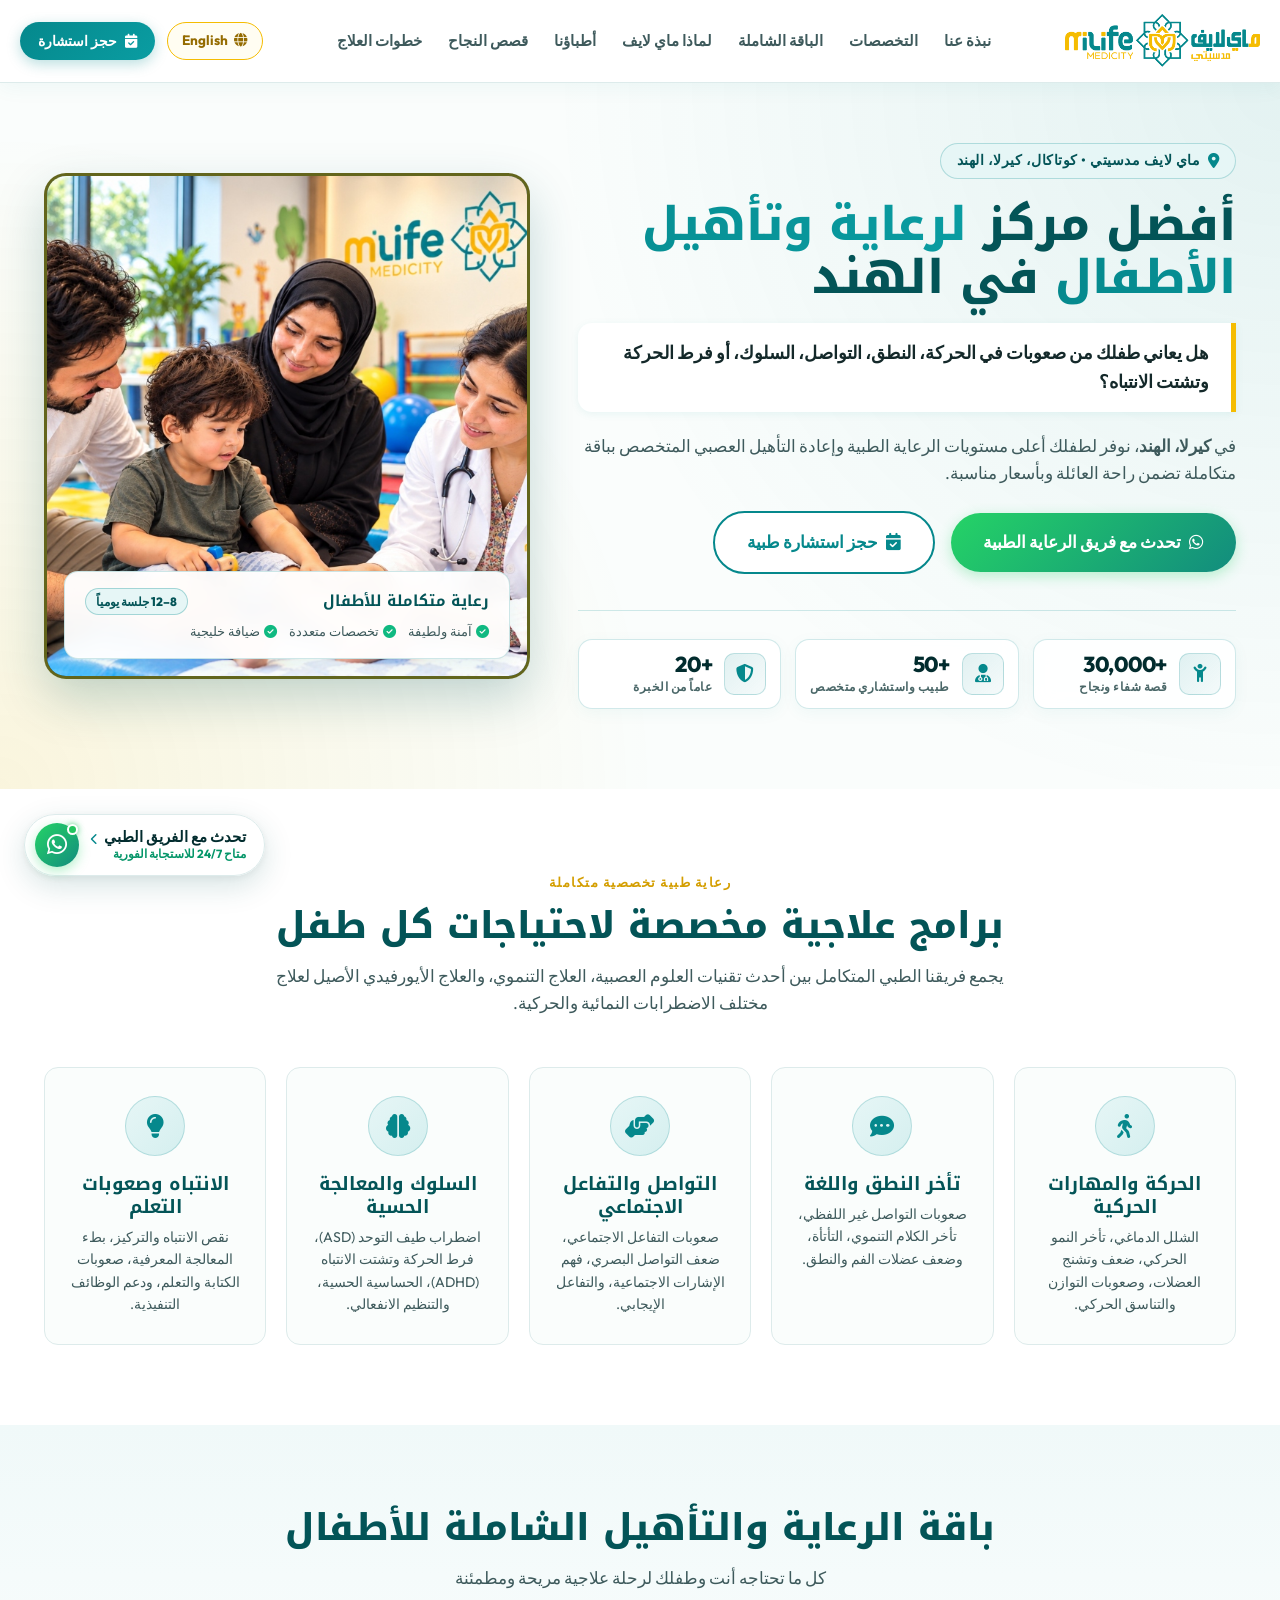
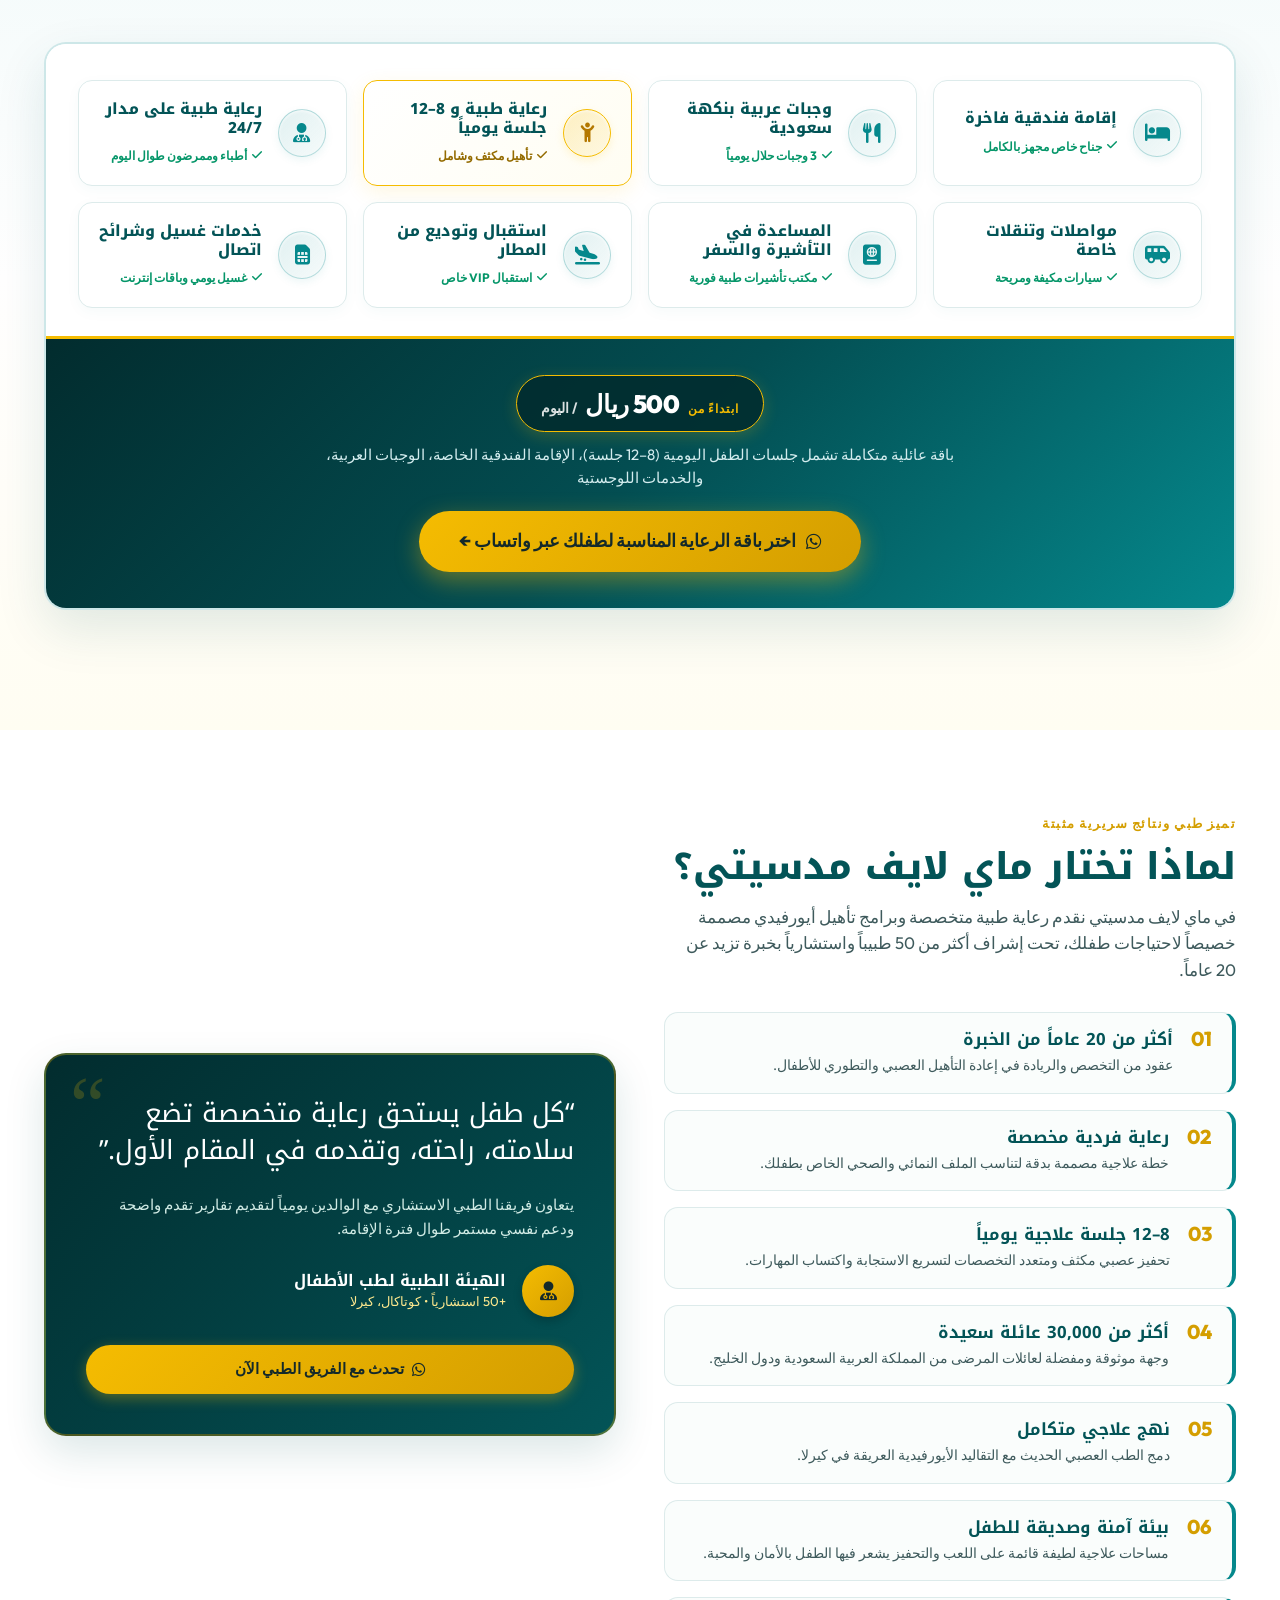
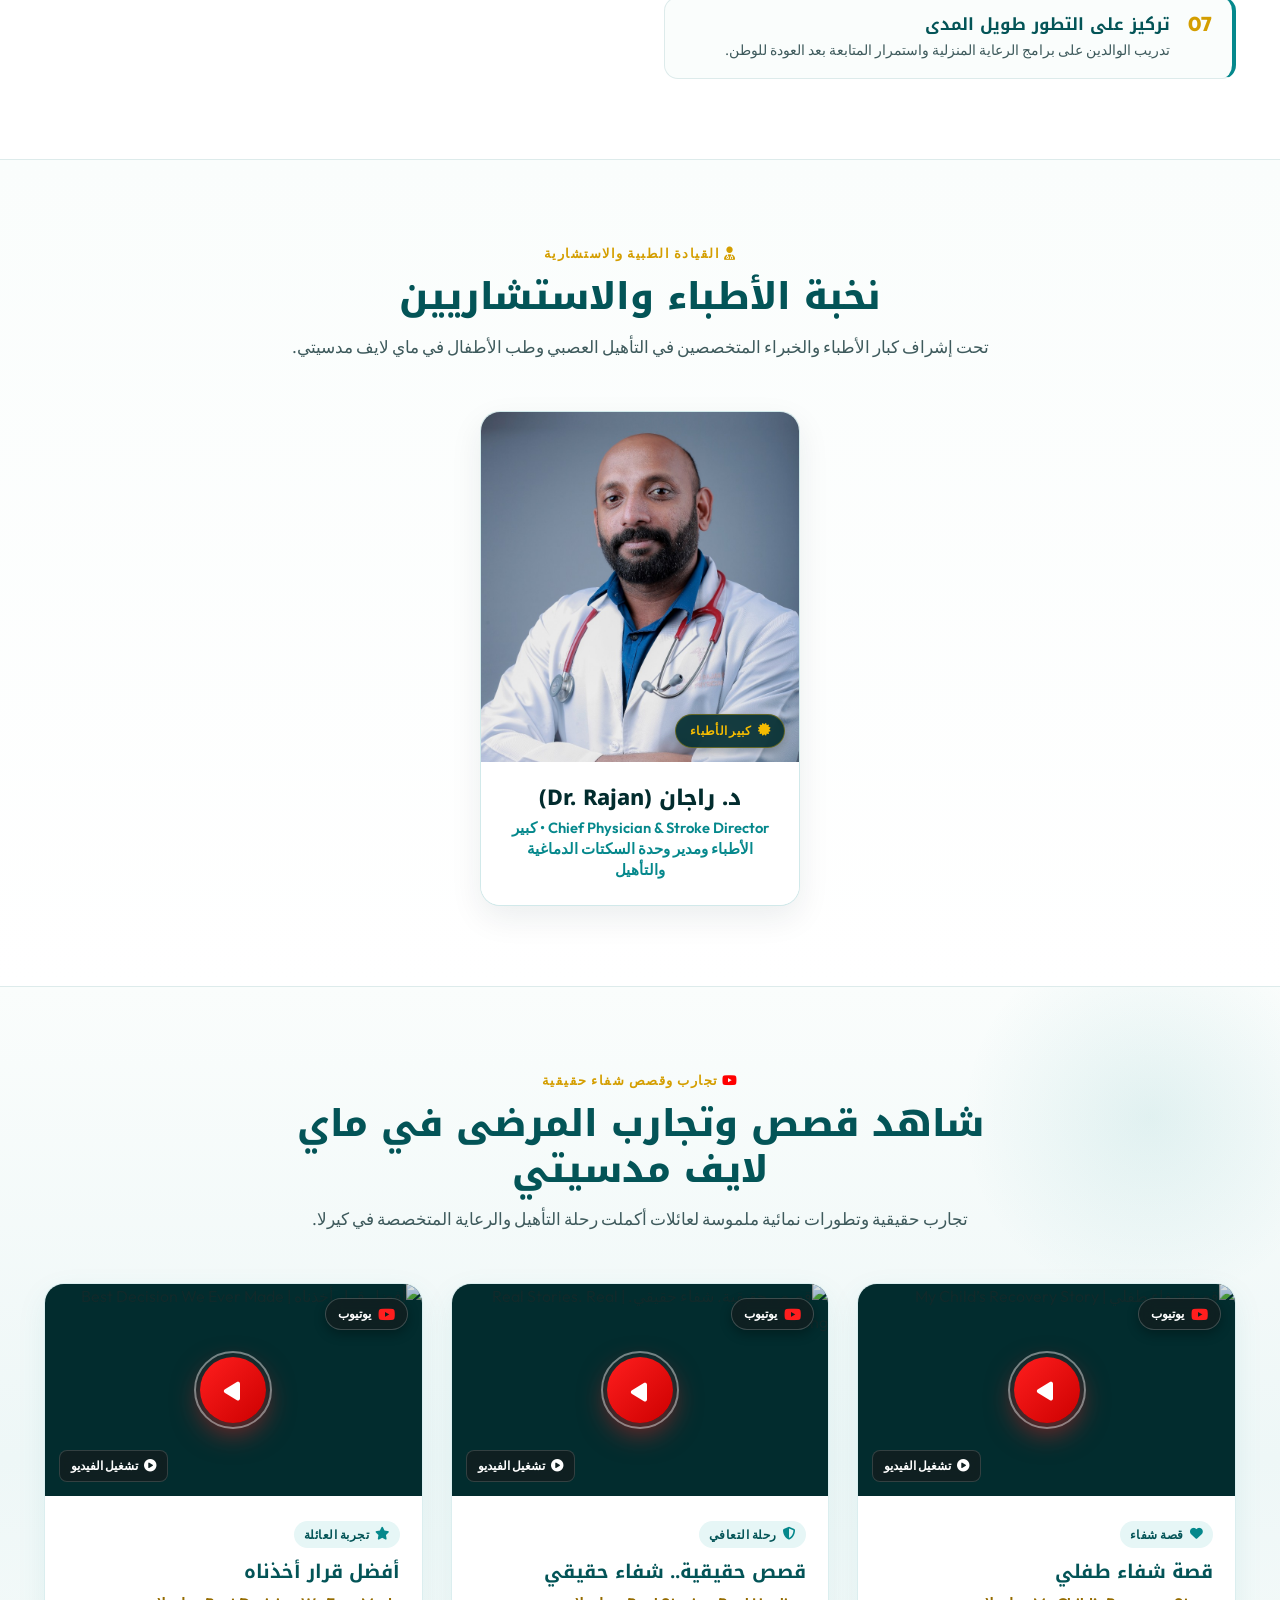
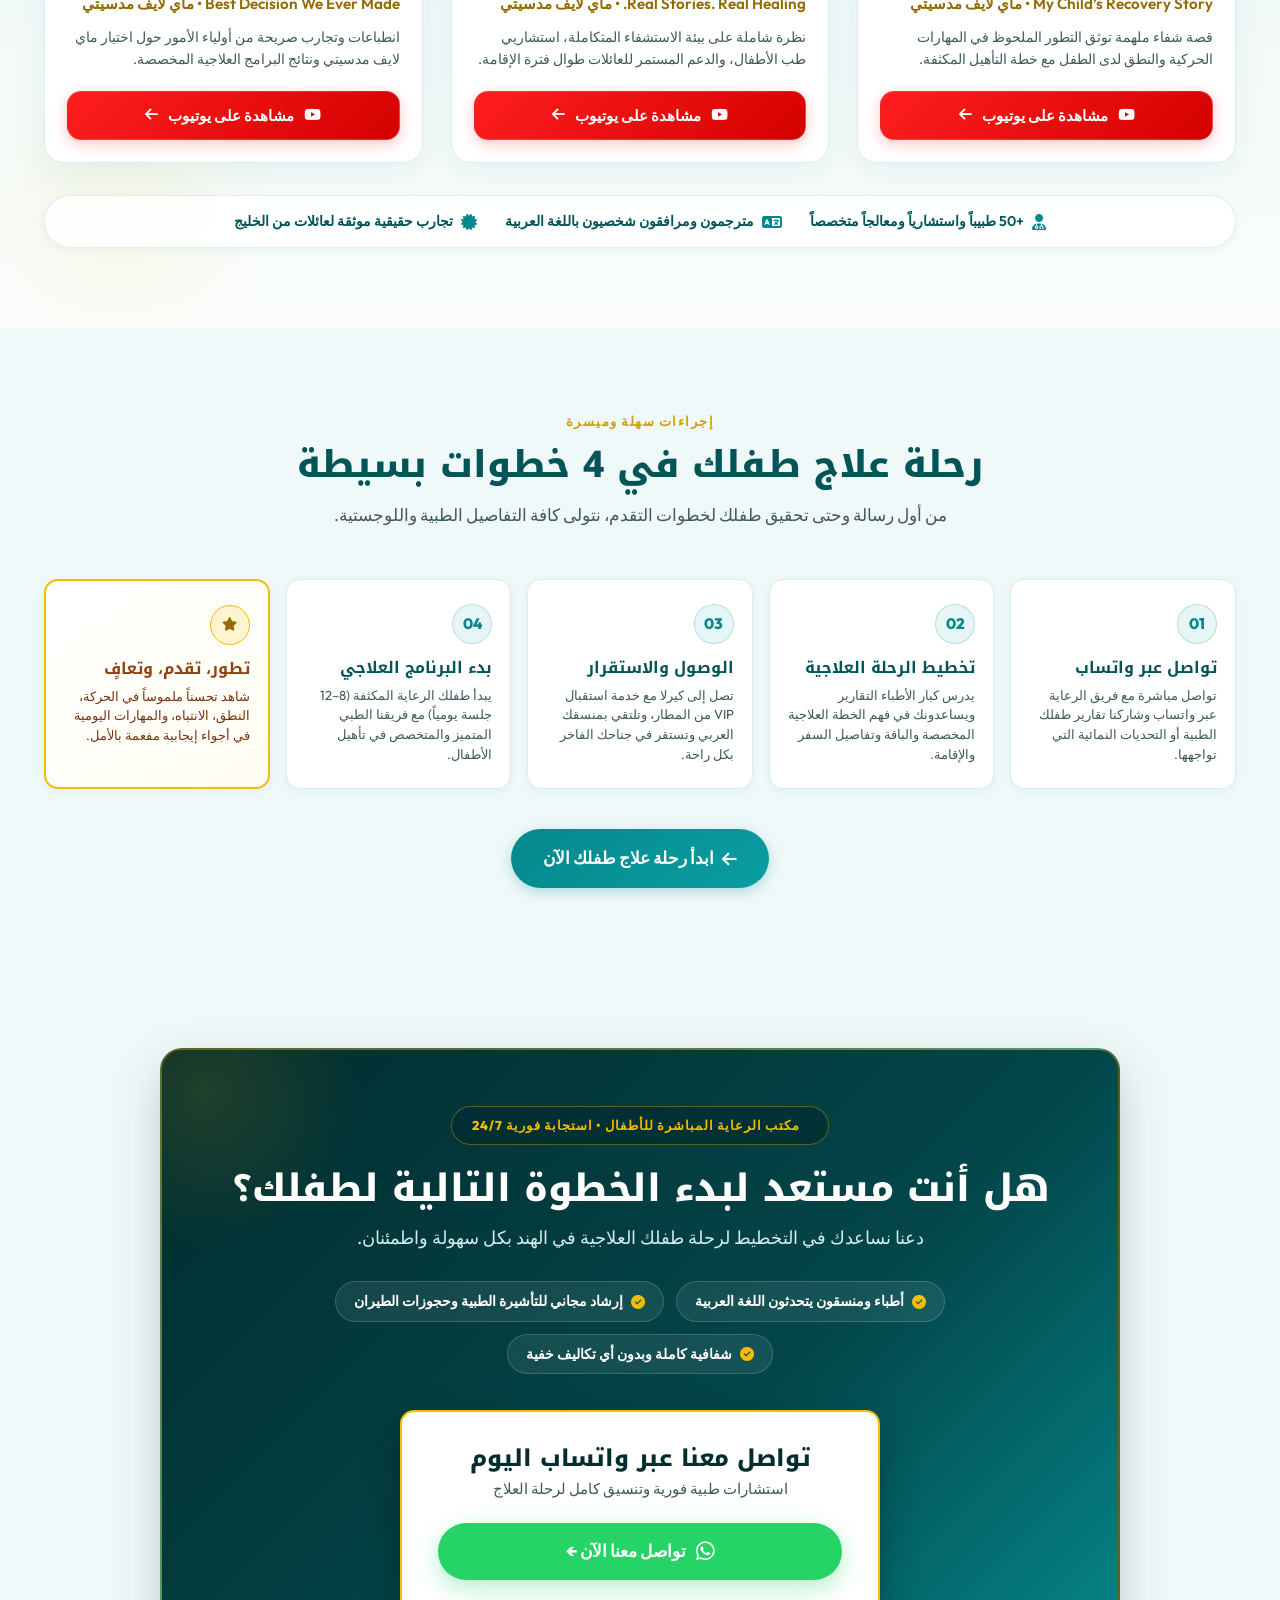
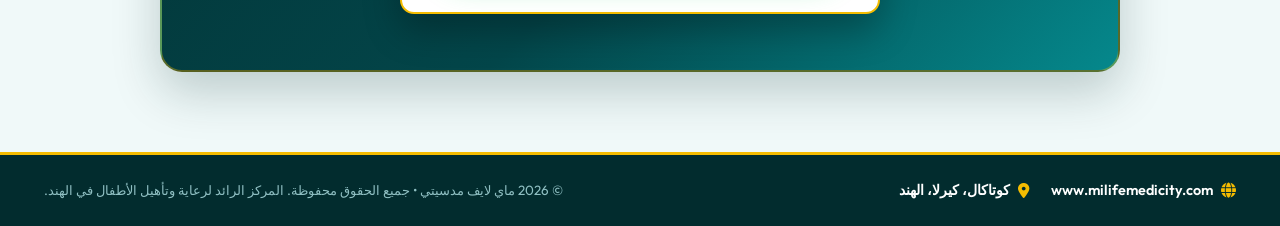
==== ar.html @ 2e2050e2 "Add Our Doctors section with Dr. Rajan profile" ====
<!DOCTYPE html>
<html lang="ar" dir="rtl">
<head>
  <meta charset="UTF-8">
  <meta name="viewport" content="width=device-width, initial-scale=1.0">
  <title>ماي لايف مدسيتي | أفضل مركز لرعاية وتأهيل الأطفال في الهند | كوتاكال، كيرلا</title>
  <meta name="description" content="رعاية مخصصة وتأهيل عصبي متكامل للأطفال في كيرلا، الهند. باقة شاملة مع إقامة فندقية فاخرة، وجبات عربية بنكهة سعودية، و 8-12 جلسة علاجية يومياً تبدأ من 500 ريال سعودي / اليوم.">
  <meta name="keywords" content="تأهيل أطفال الهند, علاج التوحد كيرلا, علاج الشلل الدماغي كيرلا, علاج النطق الهند, ماي لايف مدسيتي كوتاكال, السياحة العلاجية للأطفال من السعودية">
  
  <!-- Google Fonts -->
  <link rel="preconnect" href="https://fonts.googleapis.com">
  <link rel="preconnect" href="https://fonts.gstatic.com" crossorigin>
  <link href="https://fonts.googleapis.com/css2?family=Noto+Kufi+Arabic:wght@300;400;500;600;700;800;900&family=Outfit:wght@300;400;500;600;700;800&family=Playfair+Display:ital,wght@0,600;0,700;1,400;1,600&display=swap" rel="stylesheet">
  
  <!-- FontAwesome Icons -->
  <link rel="stylesheet" href="https://cdnjs.cloudflare.com/ajax/libs/font-awesome/6.4.0/css/all.min.css">
  
  <!-- Main Stylesheet -->
  <link rel="stylesheet" href="styles.css">
</head>
<body>

  <!-- MAIN NAVIGATION HEADER (TOP-MOST BAR) -->
  <header class="site-header" id="siteHeader">
    <div class="container navbar">
      <a href="ar.html" class="brand-logo" title="ماي لايف مدسيتي - مركز رعاية وتأهيل الأطفال">
        <img src="assets/images/logo-transparent.png" alt="ماي لايف مدسيتي - MiLife Medicity" class="site-logo-img">
      </a>

      <nav>
        <ul class="nav-links" id="navLinks">
          <li><a href="#about" class="nav-link">نبذة عنا</a></li>
          <li><a href="#conditions" class="nav-link">التخصصات</a></li>
          <li><a href="#package" class="nav-link">الباقة الشاملة</a></li>
          <li><a href="#why-us" class="nav-link">لماذا ماي لايف</a></li>
          <li><a href="#doctors" class="nav-link">أطباؤنا</a></li>
          <li><a href="#stories" class="nav-link">قصص النجاح</a></li>
          <li><a href="#steps" class="nav-link">خطوات العلاج</a></li>
        </ul>
      </nav>

      <div class="header-actions">
        <a href="index.html" class="lang-switcher-btn" title="Switch to English">
          <i class="fas fa-globe"></i> <span>English</span>
        </a>
        <a href="#consultation" class="btn btn-primary btn-sm">
          <i class="fas fa-calendar-check"></i> حجز استشارة
        </a>
        <button class="mobile-menu-btn" id="mobileMenuBtn" aria-label="تبديل القائمة">
          <i class="fas fa-bars"></i>
        </button>
      </div>
    </div>
  </header>

  <!-- HERO SECTION -->
  <section class="hero-section" id="about">
    <div class="container hero-grid">
      <div class="hero-content">
        <div class="hero-badge-wrap">
          <i class="fas fa-map-marker-alt" style="color: var(--primary);"></i>
          <span>ماي لايف مدسيتي • كوتاكال، كيرلا، الهند</span>
        </div>

        <h1 class="hero-title">
          أفضل مركز <span class="highlight">لرعاية وتأهيل الأطفال</span> في الهند
        </h1>

        <div class="hero-struggle-box">
          <p>هل يعاني طفلك من صعوبات في الحركة، النطق، التواصل، السلوك، أو فرط الحركة وتشتت الانتباه؟</p>
        </div>

        <p class="hero-desc">
          في <strong>كيرلا، الهند</strong>، نوفر لطفلك أعلى مستويات الرعاية الطبية وإعادة التأهيل العصبي المتخصص بباقة متكاملة تضمن راحة العائلة وبأسعار مناسبة.
        </p>

        <div class="hero-cta-group">
          <a href="https://wa.me/919847000000?text=مرحباً%20فريق%20ماي%20لايف%20مدسيتي%2C%20أود%20الاستفسار%20عن%20برامج%20رعاية%20وتأهيل%20الأطفال%20في%20كيرلا" target="_blank" class="btn btn-whatsapp btn-lg">
            <i class="fab fa-whatsapp"></i> تحدث مع فريق الرعاية الطبية
          </a>
          <a href="#consultation" class="btn btn-outline btn-lg">
            <i class="fas fa-calendar-check"></i> حجز استشارة طبية
          </a>
        </div>

        <div class="hero-stats-row">
          <div class="stat-card">
            <div class="stat-icon-wrap">
              <i class="fas fa-child-reaching"></i>
            </div>
            <div class="stat-info">
              <span class="stat-number">+30,000</span>
              <span class="stat-label">قصة شفاء ونجاح</span>
            </div>
          </div>

          <div class="stat-card">
            <div class="stat-icon-wrap">
              <i class="fas fa-user-doctor"></i>
            </div>
            <div class="stat-info">
              <span class="stat-number">+50</span>
              <span class="stat-label">طبيب واستشاري متخصص</span>
            </div>
          </div>

          <div class="stat-card">
            <div class="stat-icon-wrap">
              <i class="fas fa-shield-halved"></i>
            </div>
            <div class="stat-info">
              <span class="stat-number">+20</span>
              <span class="stat-label">عاماً من الخبرة</span>
            </div>
          </div>
        </div>
      </div>

      <div class="hero-media-column">
        <div class="hero-media-card">
          <div class="hero-image-wrapper">
            <img src="assets/images/hero.jpg" alt="جلسة إعادة تأهيل الأطفال في ماي لايف مدسيتي كيرلا">
          </div>
          <div class="hero-floating-badge">
            <div class="badge-header">
              <h4>رعاية متكاملة للأطفال</h4>
              <span class="badge-tag">8–12 جلسة يومياً</span>
            </div>
            <div class="floating-features">
              <span><i class="fas fa-check-circle" style="color: #10B981;"></i> آمنة ولطيفة</span>
              <span><i class="fas fa-check-circle" style="color: #10B981;"></i> تخصصات متعددة</span>
              <span><i class="fas fa-check-circle" style="color: #10B981;"></i> ضيافة خليجية</span>
            </div>
          </div>
        </div>
      </div>
    </div>
  </section>

  <!-- CONDITIONS / CLINICAL FOCUS SECTION -->
  <section class="section-padding conditions-section" id="conditions">
    <div class="container">
      <div class="section-header">
        <span class="section-tag">رعاية طبية تخصصية متكاملة</span>
        <h2 class="section-title">برامج علاجية مخصصة لاحتياجات كل طفل</h2>
        <p class="section-subtitle">
          يجمع فريقنا الطبي المتكامل بين أحدث تقنيات العلوم العصبية، العلاج التنموي، والعلاج الأيورفيدي الأصيل لعلاج مختلف الاضطرابات النمائية والحركية.
        </p>
      </div>

      <div class="conditions-grid">
        <div class="condition-card">
          <div class="condition-icon"><i class="fas fa-walking"></i></div>
          <h3>الحركة والمهارات الحركية</h3>
          <p>الشلل الدماغي، تأخر النمو الحركي، ضعف وتشنج العضلات، وصعوبات التوازن والتناسق الحركي.</p>
        </div>

        <div class="condition-card">
          <div class="condition-icon"><i class="fas fa-comment-dots"></i></div>
          <h3>تأخر النطق واللغة</h3>
          <p>صعوبات التواصل غير اللفظي، تأخر الكلام التنموي، التأتأة، وضعف عضلات الفم والنطق.</p>
        </div>

        <div class="condition-card">
          <div class="condition-icon"><i class="fas fa-hands-helping"></i></div>
          <h3>التواصل والتفاعل الاجتماعي</h3>
          <p>صعوبات التفاعل الاجتماعي، ضعف التواصل البصري، فهم الإشارات الاجتماعية، والتفاعل الإيجابي.</p>
        </div>

        <div class="condition-card">
          <div class="condition-icon"><i class="fas fa-brain"></i></div>
          <h3>السلوك والمعالجة الحسية</h3>
          <p>اضطراب طيف التوحد (ASD)، فرط الحركة وتشتت الانتباه (ADHD)، الحساسية الحسية، والتنظيم الانفعالي.</p>
        </div>

        <div class="condition-card">
          <div class="condition-icon"><i class="fas fa-lightbulb"></i></div>
          <h3>الانتباه وصعوبات التعلم</h3>
          <p>نقص الانتباه والتركيز، بطء المعالجة المعرفية، صعوبات الكتابة والتعلم، ودعم الوظائف التنفيذية.</p>
        </div>
      </div>
    </div>
  </section>

  <!-- COMPLETE PEDIATRIC CARE PACKAGE -->
  <section class="section-padding package-section" id="package">
    <div class="container">
      <div class="section-header">
        <h2 class="section-title">باقة الرعاية والتأهيل الشاملة للأطفال</h2>
        <p class="section-subtitle">كل ما تحتاجه أنت وطفلك لرحلة علاجية مريحة ومطمئنة</p>
      </div>

      <div class="package-master-card">
        <!-- 8 CORE INCLUSIONS (CLEAN & EXECUTIVE GRID) -->
        <div class="executive-inclusions-grid">
          <div class="inclusion-tile">
            <div class="tile-icon-box"><i class="fas fa-bed"></i></div>
            <div class="tile-content">
              <h4>إقامة فندقية فاخرة</h4>
              <span class="tile-status"><i class="fas fa-check"></i> جناح خاص مجهز بالكامل</span>
            </div>
          </div>

          <div class="inclusion-tile">
            <div class="tile-icon-box"><i class="fas fa-utensils"></i></div>
            <div class="tile-content">
              <h4>وجبات عربية بنكهة سعودية</h4>
              <span class="tile-status"><i class="fas fa-check"></i> 3 وجبات حلال يومياً</span>
            </div>
          </div>

          <div class="inclusion-tile highlight-tile">
            <div class="tile-icon-box gold-icon"><i class="fas fa-child-reaching"></i></div>
            <div class="tile-content">
              <h4>رعاية طبية و 8–12 جلسة يومياً</h4>
              <span class="tile-status gold-status"><i class="fas fa-check"></i> تأهيل مكثف وشامل</span>
            </div>
          </div>

          <div class="inclusion-tile">
            <div class="tile-icon-box"><i class="fas fa-user-doctor"></i></div>
            <div class="tile-content">
              <h4>رعاية طبية على مدار 24/7</h4>
              <span class="tile-status"><i class="fas fa-check"></i> أطباء وممرضون طوال اليوم</span>
            </div>
          </div>

          <div class="inclusion-tile">
            <div class="tile-icon-box"><i class="fas fa-van-shuttle"></i></div>
            <div class="tile-content">
              <h4>مواصلات وتنقلات خاصة</h4>
              <span class="tile-status"><i class="fas fa-check"></i> سيارات مكيفة ومريحة</span>
            </div>
          </div>

          <div class="inclusion-tile">
            <div class="tile-icon-box"><i class="fas fa-passport"></i></div>
            <div class="tile-content">
              <h4>المساعدة في التأشيرة والسفر</h4>
              <span class="tile-status"><i class="fas fa-check"></i> مكتب تأشيرات طبية فورية</span>
            </div>
          </div>

          <div class="inclusion-tile">
            <div class="tile-icon-box"><i class="fas fa-plane-arrival"></i></div>
            <div class="tile-content">
              <h4>استقبال وتوديع من المطار</h4>
              <span class="tile-status"><i class="fas fa-check"></i> استقبال VIP خاص</span>
            </div>
          </div>

          <div class="inclusion-tile">
            <div class="tile-icon-box"><i class="fas fa-sim-card"></i></div>
            <div class="tile-content">
              <h4>خدمات غسيل وشرائح اتصال</h4>
              <span class="tile-status"><i class="fas fa-check"></i> غسيل يومي وباقات إنترنت</span>
            </div>
          </div>
        </div>

        <!-- EXECUTIVE PRICE BANNER & CTA (BELOW INCLUSIONS) -->
        <div class="package-price-banner">
          <div class="price-ribbon-pill">
            <span class="ribbon-label">ابتداءً من</span>
            <span class="ribbon-amount">500 ريال</span>
            <span class="ribbon-unit">/ اليوم</span>
          </div>
          <p class="price-banner-sub">باقة عائلية متكاملة تشمل جلسات الطفل اليومية (8–12 جلسة)، الإقامة الفندقية الخاصة، الوجبات العربية، والخدمات اللوجستية</p>

          <div class="package-action-footer">
            <a href="https://wa.me/919847000000?text=مرحباً%20فريق%20ماي%20لايف%20مدسيتي%2C%20أود%20الاستفسار%20عن%20باقة%20رعاية%20الأطفال%20الشاملة%20(500%20ريال/اليوم)" target="_blank" rel="noopener noreferrer" class="btn btn-gold btn-package-cta">
              <i class="fab fa-whatsapp"></i> اختر باقة الرعاية المناسبة لطفلك عبر واتساب ←
            </a>
          </div>
        </div>
      </div>
    </div>
  </section>

  <!-- WHY CHOOSE MILIFE MEDICITY -->
  <section class="section-padding why-choose-section" id="why-us">
    <div class="container">
      <div class="why-grid">
        <div class="why-content">
          <span class="section-tag">تميز طبي ونتائج سريرية مثبتة</span>
          <h2 class="section-title">لماذا تختار ماي لايف مدسيتي؟</h2>
          <p style="margin-bottom: 28px; font-size: 1.05rem;">
            في ماي لايف مدسيتي نقدم رعاية طبية متخصصة وبرامج تأهيل أيورفيدي مصممة خصيصاً لاحتياجات طفلك، تحت إشراف أكثر من 50 طبيباً واستشارياً بخبرة تزيد عن 20 عاماً.
          </p>

          <div class="reasons-list">
            <div class="reason-card">
              <span class="reason-num">01</span>
              <div>
                <h4>أكثر من 20 عاماً من الخبرة</h4>
                <p>عقود من التخصص والريادة في إعادة التأهيل العصبي والتطوري للأطفال.</p>
              </div>
            </div>

            <div class="reason-card">
              <span class="reason-num">02</span>
              <div>
                <h4>رعاية فردية مخصصة</h4>
                <p>خطة علاجية مصممة بدقة لتناسب الملف النمائي والصحي الخاص بطفلك.</p>
              </div>
            </div>

            <div class="reason-card">
              <span class="reason-num">03</span>
              <div>
                <h4>8–12 جلسة علاجية يومياً</h4>
                <p>تحفيز عصبي مكثف ومتعدد التخصصات لتسريع الاستجابة واكتساب المهارات.</p>
              </div>
            </div>

            <div class="reason-card">
              <span class="reason-num">04</span>
              <div>
                <h4>أكثر من 30,000 عائلة سعيدة</h4>
                <p>وجهة موثوقة ومفضلة لعائلات المرضى من المملكة العربية السعودية ودول الخليج.</p>
              </div>
            </div>

            <div class="reason-card">
              <span class="reason-num">05</span>
              <div>
                <h4>نهج علاجي متكامل</h4>
                <p>دمج الطب العصبي الحديث مع التقاليد الأيورفيدية العريقة في كيرلا.</p>
              </div>
            </div>

            <div class="reason-card">
              <span class="reason-num">06</span>
              <div>
                <h4>بيئة آمنة وصديقة للطفل</h4>
                <p>مساحات علاجية لطيفة قائمة على اللعب والتحفيز يشعر فيها الطفل بالأمان والمحبة.</p>
              </div>
            </div>

            <div class="reason-card">
              <span class="reason-num">07</span>
              <div>
                <h4>تركيز على التطور طويل المدى</h4>
                <p>تدريب الوالدين على برامج الرعاية المنزلية واستمرار المتابعة بعد العودة للوطن.</p>
              </div>
            </div>
          </div>
        </div>

        <div class="why-media-side">
          <div class="doctor-quote-box">
            <div class="quote-decor">“</div>
            <h3>“كل طفل يستحق رعاية متخصصة تضع سلامته، راحته، وتقدمه في المقام الأول.”</h3>
            <p style="color: #D1EBE5; margin-bottom: 24px; font-size: 0.95rem;">
              يتعاون فريقنا الطبي الاستشاري مع الوالدين يومياً لتقديم تقارير تقدم واضحة ودعم نفسي مستمر طوال فترة الإقامة.
            </p>
            <div class="quote-author">
              <div class="author-avatar"><i class="fas fa-user-md"></i></div>
              <div class="author-info">
                <h4>الهيئة الطبية لطب الأطفال</h4>
                <p>+50 استشارياً • كوتاكال، كيرلا</p>
              </div>
            </div>
            <div style="margin-top: 28px;">
              <a href="https://wa.me/919847000000?text=مرحباً%20فريق%20أطباء%20ماي%20لايف%20مدسيتي%2C%20أود%20التحدث%20مع%20الفريق%20الطبي" target="_blank" class="btn btn-gold" style="width: 100%;">
                <i class="fab fa-whatsapp"></i> تحدث مع الفريق الطبي الآن
              </a>
            </div>
          </div>
        </div>
      </div>
    </div>
  </section>

  <!-- OUR DOCTORS SECTION -->
  <section class="section-padding doctors-section" id="doctors">
    <div class="container">
      <div class="section-header">
        <span class="section-tag"><i class="fas fa-user-doctor"></i> القيادة الطبية والاستشارية</span>
        <h2 class="section-title">نخبة الأطباء والاستشاريين</h2>
        <p class="section-subtitle">
          تحت إشراف كبار الأطباء والخبراء المتخصصين في التأهيل العصبي وطب الأطفال في ماي لايف مدسيتي.
        </p>
      </div>

      <div class="doctors-grid">
        <!-- د. راجان -->
        <div class="doctor-profile-card">
          <div class="doctor-card-media">
            <img src="assets/images/dr_rajan.jpg" alt="د. راجان - كبير الأطباء ومدير وحدة السكتات الدماغية والتأهيل" class="doctor-portrait-img" loading="lazy">
            <div class="doctor-badge-floating">
              <i class="fas fa-certificate"></i> كبير الأطباء
            </div>
          </div>
          <div class="doctor-card-body">
            <h3 class="doctor-name">د. راجان (Dr. Rajan)</h3>
            <p class="doctor-designation">Chief Physician &amp; Stroke Director • كبير الأطباء ومدير وحدة السكتات الدماغية والتأهيل</p>
          </div>
        </div>
      </div>
    </div>
  </section>

  <!-- VIDEO STORIES & PATIENT EXPERIENCES -->
  <section class="section-padding stories-section" id="stories">
    <div class="container">
      <div class="section-header">
        <span class="section-tag"><i class="fab fa-youtube" style="color: #FF0000;"></i> تجارب وقصص شفاء حقيقية</span>
        <h2 class="section-title">شاهد قصص وتجارب المرضى في ماي لايف مدسيتي</h2>
        <p class="section-subtitle">
          تجارب حقيقية وتطورات نمائية ملموسة لعائلات أكملت رحلة التأهيل والرعاية المتخصصة في كيرلا.
        </p>
      </div>

      <!-- 3-COLUMN VIDEO SHOWCASE GRID -->
      <div class="stories-grid">
        <!-- VIDEO 1 -->
        <div class="video-card-item">
          <a href="https://youtu.be/xdamjD_CTG0?si=Wso1qm1C-lrqE_q5" target="_blank" rel="noopener noreferrer" class="video-media-link" title="مشاهدة قصة شفاء طفلي على يوتيوب">
            <img src="https://img.youtube.com/vi/xdamjD_CTG0/hqdefault.jpg" alt="قصة شفاء طفلي | My Child’s Recovery Story" class="video-thumb-img" loading="lazy">
            <div class="video-scrim-gradient"></div>
            <div class="video-platform-pill">
              <i class="fab fa-youtube"></i> يوتيوب
            </div>
            <div class="video-play-btn-circle" aria-hidden="true">
              <i class="fas fa-play"></i>
            </div>
            <div class="video-duration-pill">
              <i class="fas fa-play-circle"></i> تشغيل الفيديو
            </div>
          </a>

          <div class="video-details-pane">
            <div>
              <span class="video-story-badge"><i class="fas fa-heart"></i> قصة شفاء</span>
              <h3 class="video-title-main">قصة شفاء طفلي</h3>
              <div class="video-title-sub">My Child’s Recovery Story • ماي لايف مدسيتي</div>
              <p class="video-description">
                قصة شفاء ملهمة توثق التطور الملحوظ في المهارات الحركية والنطق لدى الطفل مع خطة التأهيل المكثفة.
              </p>
            </div>

            <div class="video-actions-row">
              <a href="https://youtu.be/xdamjD_CTG0?si=Wso1qm1C-lrqE_q5" target="_blank" rel="noopener noreferrer" class="btn-youtube-pro">
                <i class="fab fa-youtube"></i>
                <span>مشاهدة على يوتيوب</span>
                <i class="fas fa-arrow-left arrow-shift"></i>
              </a>
            </div>
          </div>
        </div>

        <!-- VIDEO 2 -->
        <div class="video-card-item">
          <a href="https://youtu.be/NQR9qrMkJ4w?si=aCTZkY8SFg25BYmB" target="_blank" rel="noopener noreferrer" class="video-media-link" title="مشاهدة قصص حقيقية.. شفاء حقيقي على يوتيوب">
            <img src="https://img.youtube.com/vi/NQR9qrMkJ4w/hqdefault.jpg" alt="قصص حقيقية. شفاء حقيقي. | Real Stories. Real Healing." class="video-thumb-img" loading="lazy">
            <div class="video-scrim-gradient"></div>
            <div class="video-platform-pill">
              <i class="fab fa-youtube"></i> يوتيوب
            </div>
            <div class="video-play-btn-circle" aria-hidden="true">
              <i class="fas fa-play"></i>
            </div>
            <div class="video-duration-pill">
              <i class="fas fa-play-circle"></i> تشغيل الفيديو
            </div>
          </a>

          <div class="video-details-pane">
            <div>
              <span class="video-story-badge"><i class="fas fa-shield-halved"></i> رحلة التعافي</span>
              <h3 class="video-title-main">قصص حقيقية.. شفاء حقيقي</h3>
              <div class="video-title-sub">Real Stories. Real Healing. • ماي لايف مدسيتي</div>
              <p class="video-description">
                نظرة شاملة على بيئة الاستشفاء المتكاملة، استشاريي طب الأطفال، والدعم المستمر للعائلات طوال فترة الإقامة.
              </p>
            </div>

            <div class="video-actions-row">
              <a href="https://youtu.be/NQR9qrMkJ4w?si=aCTZkY8SFg25BYmB" target="_blank" rel="noopener noreferrer" class="btn-youtube-pro">
                <i class="fab fa-youtube"></i>
                <span>مشاهدة على يوتيوب</span>
                <i class="fas fa-arrow-left arrow-shift"></i>
              </a>
            </div>
          </div>
        </div>

        <!-- VIDEO 3 -->
        <div class="video-card-item">
          <a href="https://youtu.be/eFSOuzUYkxY?si=5s0zRqHBxXxOb1fv" target="_blank" rel="noopener noreferrer" class="video-media-link" title="مشاهدة أفضل قرار أخذناه على يوتيوب">
            <img src="https://img.youtube.com/vi/eFSOuzUYkxY/hqdefault.jpg" alt="أفضل قرار أخذناه | Best Decision We Ever Made" class="video-thumb-img" loading="lazy">
            <div class="video-scrim-gradient"></div>
            <div class="video-platform-pill">
              <i class="fab fa-youtube"></i> يوتيوب
            </div>
            <div class="video-play-btn-circle" aria-hidden="true">
              <i class="fas fa-play"></i>
            </div>
            <div class="video-duration-pill">
              <i class="fas fa-play-circle"></i> تشغيل الفيديو
            </div>
          </a>

          <div class="video-details-pane">
            <div>
              <span class="video-story-badge"><i class="fas fa-star"></i> تجربة العائلة</span>
              <h3 class="video-title-main">أفضل قرار أخذناه</h3>
              <div class="video-title-sub">Best Decision We Ever Made • ماي لايف مدسيتي</div>
              <p class="video-description">
                انطباعات وتجارب صريحة من أولياء الأمور حول اختيار ماي لايف مدسيتي ونتائج البرامج العلاجية المخصصة.
              </p>
            </div>

            <div class="video-actions-row">
              <a href="https://youtu.be/eFSOuzUYkxY?si=5s0zRqHBxXxOb1fv" target="_blank" rel="noopener noreferrer" class="btn-youtube-pro">
                <i class="fab fa-youtube"></i>
                <span>مشاهدة على يوتيوب</span>
                <i class="fas fa-arrow-left arrow-shift"></i>
              </a>
            </div>
          </div>
        </div>
      </div>

      <!-- REASSURANCE TRUST STRIP -->
      <div class="stories-trust-strip">
        <div class="trust-strip-item">
          <i class="fas fa-user-doctor"></i>
          <span>+50 طبيباً واستشارياً ومعالجاً متخصصاً</span>
        </div>
        <div class="trust-strip-item">
          <i class="fas fa-language"></i>
          <span>مترجمون ومرافقون شخصيون باللغة العربية</span>
        </div>
        <div class="trust-strip-item">
          <i class="fas fa-certificate"></i>
          <span>تجارب حقيقية موثقة لعائلات من الخليج</span>
        </div>
      </div>
    </div>
  </section>

  <!-- 4 + 1 STEPS ROADMAP -->
  <section class="section-padding steps-section" id="steps">
    <div class="container">
      <div class="section-header">
        <span class="section-tag">إجراءات سهلة وميسرة</span>
        <h2 class="section-title">رحلة علاج طفلك في 4 خطوات بسيطة</h2>
        <p class="section-subtitle">
          من أول رسالة وحتى تحقيق طفلك لخطوات التقدم، نتولى كافة التفاصيل الطبية واللوجستية.
        </p>
      </div>

      <div class="steps-timeline">
        <div class="step-card">
          <div class="step-number-tag">01</div>
          <h3>تواصل عبر واتساب</h3>
          <p>تواصل مباشرة مع فريق الرعاية عبر واتساب وشاركنا تقارير طفلك الطبية أو التحديات النمائية التي تواجهها.</p>
        </div>

        <div class="step-card">
          <div class="step-number-tag">02</div>
          <h3>تخطيط الرحلة العلاجية</h3>
          <p>يدرس كبار الأطباء التقارير ويساعدونك في فهم الخطة العلاجية المخصصة والباقة وتفاصيل السفر والإقامة.</p>
        </div>

        <div class="step-card">
          <div class="step-number-tag">03</div>
          <h3>الوصول والاستقرار</h3>
          <p>تصل إلى كيرلا مع خدمة استقبال VIP من المطار، وتلتقي بمنسقك العربي وتستقر في جناحك الفاخر بكل راحة.</p>
        </div>

        <div class="step-card">
          <div class="step-number-tag">04</div>
          <h3>بدء البرنامج العلاجي</h3>
          <p>يبدأ طفلك الرعاية المكثفة (8–12 جلسة يومياً) مع فريقنا الطبي المتميز والمتخصص في تأهيل الأطفال.</p>
        </div>

        <div class="step-card final-step">
          <div class="step-number-tag"><i class="fas fa-star" style="font-size: 0.85rem;"></i></div>
          <h3 style="color: #92400E;">تطور، تقدم، وتعافٍ</h3>
          <p style="color: #78350F;">شاهد تحسناً ملموساً في الحركة، النطق، الانتباه، والمهارات اليومية في أجواء إيجابية مفعمة بالأمل.</p>
        </div>
      </div>

      <div style="text-align: center; margin-top: 40px;">
        <a href="#consultation" class="btn btn-primary btn-lg">
          <i class="fas fa-arrow-left"></i> ابدأ رحلة علاج طفلك الآن
        </a>
      </div>
    </div>
  </section>

  <!-- PAGE 4: READY TO TAKE THE NEXT STEP FOR YOUR CHILD? -->
  <section class="section-padding next-step-section" id="consultation">
    <div class="container">
      <div class="next-step-master-box">
        <div class="next-step-badge">
          <span class="pulsing-green-dot"></span>
          <span>مكتب الرعاية المباشرة للأطفال • استجابة فورية 24/7</span>
        </div>

        <h2 class="next-step-headline">هل أنت مستعد لبدء الخطوة التالية لطفلك؟</h2>
        <p class="next-step-lead">دعنا نساعدك في التخطيط لرحلة طفلك العلاجية في الهند بكل سهولة واطمئنان.</p>

        <div class="next-step-reassurance-row">
          <div class="reassurance-pill"><i class="fas fa-check-circle"></i> أطباء ومنسقون يتحدثون اللغة العربية</div>
          <div class="reassurance-pill"><i class="fas fa-check-circle"></i> إرشاد مجاني للتأشيرة الطبية وحجوزات الطيران</div>
          <div class="reassurance-pill"><i class="fas fa-check-circle"></i> شفافية كاملة وبدون أي تكاليف خفية</div>
        </div>

        <!-- WhatsApp Us Today Action Card -->
        <div class="whatsapp-action-card">
          <h3 class="action-card-title">تواصل معنا عبر واتساب اليوم</h3>
          <p class="action-card-sub">استشارات طبية فورية وتنسيق كامل لرحلة العلاج</p>
          <a href="https://wa.me/919847000000?text=مرحباً%20فريق%20ماي%20لايف%20مدسيتي%2C%20أود%20التخطيط%20لرحلة%20علاج%20طفلي%20في%20الهند." target="_blank" rel="noopener noreferrer" class="btn btn-whatsapp btn-connect-large">
            <i class="fab fa-whatsapp"></i>
            <span>تواصل معنا الآن ←</span>
          </a>
        </div>
      </div>
    </div>
  </section>

  <!-- FOOTER -->
  <!-- CLEAN SINGLE-ROW EXECUTIVE FOOTER -->
  <footer class="site-footer">
    <div class="container footer-layout">
      <div class="footer-meta-group">
        <div class="footer-meta-item">
          <i class="fas fa-globe"></i>
          <a href="https://www.milifemedicity.com" target="_blank" rel="noopener noreferrer">www.milifemedicity.com</a>
        </div>
        <div class="footer-meta-item">
          <i class="fas fa-map-marker-alt"></i>
          <a href="https://www.google.com/maps/search/?api=1&query=MiLife+Medicity,+Chenakkal,+Nayadipara+Road,+Kottakkal,+Kerala+676510" target="_blank" rel="noopener noreferrer" title="عرض موقع ماي لايف مدسيتي على خرائط جوجل">كوتاكال، كيرلا، الهند</a>
        </div>
      </div>

      <div class="footer-copyright">
        <p>© 2026 ماي لايف مدسيتي • جميع الحقوق محفوظة. المركز الرائد لرعاية وتأهيل الأطفال في الهند.</p>
      </div>
    </div>
  </footer>

  <!-- FLOATING EXECUTIVE MEDICAL CARE DESK -->
  <a href="https://wa.me/919847000000?text=مرحباً%20ماي%20لايف%20مدسيتي%2C%20أود%20الاستفسار%20عن%20باقات%20رعاية%20وتأهيل%20الأطفال%20(500%20ريال/اليوم)" target="_blank" rel="noopener noreferrer" class="executive-floating-desk" id="floatingWhatsapp" title="تحدث مع فريق رعاية ماي لايف مدسيتي على مدار الساعة">
    <div class="desk-icon-bubble">
      <i class="fab fa-whatsapp"></i>
      <span class="online-indicator-dot"></span>
    </div>
    <div class="desk-text-content">
      <div class="desk-title">
        <span>تحدث مع الفريق الطبي</span>
        <i class="fas fa-chevron-right arrow-indicator"></i>
      </div>
      <div class="desk-subtitle">
        <span class="desk-live-tag">متاح 24/7 للاستجابة الفورية</span>
      </div>
    </div>
  </a>

  <!-- JavaScript -->
  <script src="script.js"></script>
</body>
</html>
---- styles.css ----
/* ==========================================================
   MiLife Medicity — Official Brand Palette Design System
   Exact Logo Palette:
   • Primary Brand Teal: #05888C (RGB: 5, 136, 140)
   • Primary Brand Gold / Warm Amber: #F5BC01 (RGB: 245, 188, 1)
   • Deep Brand Teal (Navy-Teal): #035457 / #022C2E
   • Light Brand Teal Tint: #E6F6F6 / #F0F9F9
   • Warm Saffron Tint: #FEF9E6 / #FFFDF0
   ========================================================== */

:root {
  /* Logo Theme Colors */
  --primary: #05888C;
  --primary-light: #0A9DA2;
  --primary-dark: #035457;
  --primary-deep: #022C2E;
  --primary-subtle: #E6F6F6;
  
  --secondary: #F5BC01;
  --secondary-light: #FDE88E;
  --secondary-dark: #D49E00;
  --secondary-deep: #946B00;
  --secondary-subtle: #FEF9E6;
  
  --accent: #E07A5F;
  
  /* Text & Surfaces */
  --text-main: #14292A;
  --text-muted: #3E5A5C;
  --text-light: #6A8688;
  --bg-white: #FFFFFF;
  --bg-cream: #FAFDFC;
  --bg-teal-subtle: #F0F9F9;
  --bg-gold-subtle: #FFFDF2;
  --bg-card: #FFFFFF;
  --bg-light: #F0F9F9;
  
  --border-color: #DDEBEB;
  --border-focus: #05888C;
  --border-gold: #F5BC01;
  
  --radius-sm: 8px;
  --radius-md: 14px;
  --radius-lg: 22px;
  --radius-full: 9999px;
  
  --shadow-sm: 0 2px 8px rgba(5, 136, 140, 0.08);
  --shadow-md: 0 8px 24px rgba(5, 136, 140, 0.10);
  --shadow-lg: 0 16px 40px rgba(3, 84, 87, 0.14);
  --shadow-hover: 0 20px 48px rgba(5, 136, 140, 0.20);
  
  --font-sans: 'Outfit', -apple-system, BlinkMacSystemFont, 'Segoe UI', Roboto, sans-serif;
  --font-serif: 'Playfair Display', Georgia, serif;
  --font-arabic: 'Noto Kufi Arabic', 'Tajawal', sans-serif;
  
  --transition-fast: 0.2s ease;
  --transition-normal: 0.35s cubic-bezier(0.16, 1, 0.3, 1);
}

* {
  margin: 0;
  padding: 0;
  box-sizing: border-box;
}

html {
  scroll-behavior: smooth;
  font-size: 16px;
  max-width: 100%;
  overflow-x: hidden;
}

body {
  font-family: var(--font-sans);
  color: var(--text-main);
  background-color: var(--bg-cream);
  line-height: 1.6;
  max-width: 100%;
  overflow-x: hidden;
  position: relative;
  -webkit-font-smoothing: antialiased;
}

/* Typography Helpers */
h1, h2, h3, h4, h5 {
  color: var(--primary-dark);
  font-weight: 700;
  line-height: 1.25;
}

.font-serif {
  font-family: var(--font-serif);
}

p {
  color: var(--text-muted);
}

a {
  text-decoration: none;
  color: inherit;
}

.container {
  width: 100%;
  max-width: 1240px;
  margin: 0 auto;
  padding: 0 24px;
}

/* HEADER & NAVBAR (TOP-MOST BAR) */
.site-header {
  background-color: rgba(255, 255, 255, 0.98);
  backdrop-filter: blur(12px);
  position: sticky;
  top: 0;
  z-index: 1000;
  box-shadow: 0 4px 20px rgba(5, 136, 140, 0.06);
  border-bottom: 1px solid var(--border-color);
  transition: var(--transition-normal);
}

.navbar {
  display: flex;
  align-items: center;
  justify-content: space-between;
  padding: 14px 0;
}

.brand-logo {
  display: flex;
  align-items: center;
  transition: var(--transition-normal);
}

.site-logo-img {
  height: 54px;
  width: auto;
  max-width: 250px;
  object-fit: contain;
  display: block;
  transition: transform 0.3s ease;
}

.brand-logo:hover .site-logo-img {
  transform: scale(1.02);
}

.nav-links {
  display: flex;
  align-items: center;
  gap: 26px;
  list-style: none;
}

.nav-link {
  font-weight: 600;
  color: var(--text-muted);
  font-size: 0.95rem;
  transition: var(--transition-fast);
  position: relative;
}

.nav-link:hover, .nav-link.active {
  color: var(--primary);
}

.nav-link::after {
  content: '';
  position: absolute;
  bottom: -4px;
  left: 0;
  width: 0%;
  height: 2px;
  background: var(--secondary);
  transition: width 0.3s ease;
}

.nav-link:hover::after {
  width: 100%;
}

.header-actions {
  display: flex;
  align-items: center;
  gap: 12px;
}

/* BUTTON SYSTEM */
.btn {
  display: inline-flex;
  align-items: center;
  justify-content: center;
  gap: 8px;
  padding: 12px 24px;
  border-radius: var(--radius-full);
  font-size: 0.95rem;
  font-weight: 700;
  cursor: pointer;
  transition: var(--transition-normal);
  border: none;
  text-align: center;
  white-space: nowrap;
}

.btn-primary {
  background: linear-gradient(135deg, var(--primary), var(--primary-light));
  color: #FFFFFF;
  box-shadow: 0 4px 14px rgba(5, 136, 140, 0.28);
}

.btn-primary:hover {
  transform: translateY(-2px);
  box-shadow: 0 8px 24px rgba(5, 136, 140, 0.38);
  background: linear-gradient(135deg, var(--primary-light), var(--primary-dark));
}

.btn-whatsapp {
  background: linear-gradient(135deg, #25D366, #128C7E);
  color: #FFFFFF;
  box-shadow: 0 4px 14px rgba(37, 211, 102, 0.3);
}

.btn-whatsapp:hover {
  transform: translateY(-2px);
  box-shadow: 0 8px 24px rgba(37, 211, 102, 0.45);
}

.btn-gold {
  background: linear-gradient(135deg, var(--secondary), var(--secondary-dark));
  color: #14292A;
  box-shadow: 0 4px 14px rgba(245, 188, 1, 0.35);
  font-weight: 800;
}

.btn-gold:hover {
  transform: translateY(-2px);
  background: linear-gradient(135deg, var(--secondary-light), var(--secondary));
  box-shadow: 0 8px 22px rgba(245, 188, 1, 0.5);
}

.btn-outline {
  background: #FFFFFF;
  color: var(--primary);
  border: 2px solid var(--primary);
}

.btn-outline:hover {
  background: var(--primary-subtle);
  transform: translateY(-2px);
  border-color: var(--primary-dark);
}

.btn-sm {
  padding: 8px 18px;
  font-size: 0.88rem;
}

.btn-lg {
  padding: 16px 32px;
  font-size: 1.05rem;
}

.mobile-menu-btn {
  display: none;
  background: none;
  border: none;
  font-size: 1.5rem;
  color: var(--primary-dark);
  cursor: pointer;
}

/* HERO SECTION */
.hero-section {
  position: relative;
  padding: 60px 0 80px;
  background: radial-gradient(circle at top right, rgba(5, 136, 140, 0.09), transparent 50%),
              radial-gradient(circle at bottom left, rgba(245, 188, 1, 0.12), transparent 45%),
              var(--bg-cream);
  overflow: hidden;
}

.hero-grid {
  display: grid;
  grid-template-columns: 1.15fr 0.85fr;
  gap: 48px;
  align-items: center;
}

.hero-badge-wrap {
  display: inline-flex;
  align-items: center;
  gap: 8px;
  background: var(--primary-subtle);
  border: 1.5px solid rgba(5, 136, 140, 0.25);
  padding: 6px 16px;
  border-radius: var(--radius-full);
  margin-bottom: 20px;
}

.hero-badge-wrap i {
  color: var(--primary);
  font-size: 0.95rem;
}

.hero-badge-wrap span {
  font-size: 0.85rem;
  font-weight: 700;
  color: var(--primary-dark);
  letter-spacing: 0.5px;
  text-transform: uppercase;
}

.hero-title {
  font-size: 2.9rem;
  font-weight: 800;
  color: var(--primary-dark);
  line-height: 1.15;
  margin-bottom: 18px;
  letter-spacing: -0.02em;
}

.hero-title .highlight {
  background: linear-gradient(120deg, var(--primary), var(--primary-light));
  -webkit-background-clip: text;
  -webkit-text-fill-color: transparent;
}

.hero-struggle-box {
  background: #FFFFFF;
  border-left: 5px solid var(--secondary);
  padding: 16px 22px;
  border-radius: 0 var(--radius-md) var(--radius-md) 0;
  margin-bottom: 20px;
  box-shadow: var(--shadow-sm);
}

.hero-struggle-box p {
  font-size: 1.1rem;
  font-weight: 600;
  color: var(--text-main);
}

.hero-desc {
  font-size: 1.05rem;
  color: var(--text-muted);
  margin-bottom: 24px;
  line-height: 1.65;
}

.hero-quote {
  font-family: var(--font-serif);
  font-style: italic;
  font-size: 1.05rem;
  color: var(--primary);
  border-left: 3px solid var(--secondary);
  padding-left: 16px;
  margin-bottom: 28px;
}

.hero-price-pill {
  display: inline-flex;
  align-items: baseline;
  gap: 8px;
  background: linear-gradient(135deg, var(--bg-gold-subtle), #FFF4CF);
  border: 1.5px solid var(--secondary);
  padding: 8px 20px;
  border-radius: var(--radius-full);
  margin-bottom: 28px;
}

.hero-price-pill .label {
  font-size: 0.85rem;
  font-weight: 700;
  color: var(--secondary-deep);
  text-transform: uppercase;
}

.hero-price-pill .price {
  font-size: 1.4rem;
  font-weight: 800;
  color: var(--secondary-dark);
}

.hero-price-pill .unit {
  font-size: 0.85rem;
  font-weight: 700;
  color: var(--secondary-deep);
}

.hero-cta-group {
  display: flex;
  align-items: center;
  gap: 16px;
  flex-wrap: wrap;
  margin-bottom: 36px;
}

.hero-stats-row {
  display: grid;
  grid-template-columns: repeat(3, 1fr);
  gap: 14px;
  padding-top: 28px;
  border-top: 1.5px solid rgba(5, 136, 140, 0.18);
}

.stat-card {
  display: flex;
  align-items: center;
  gap: 12px;
  background: rgba(255, 255, 255, 0.88);
  backdrop-filter: blur(10px);
  -webkit-backdrop-filter: blur(10px);
  border: 1.5px solid rgba(5, 136, 140, 0.18);
  border-radius: 14px;
  padding: 12px 14px;
  box-shadow: 0 4px 16px rgba(5, 136, 140, 0.05);
  transition: all 0.3s cubic-bezier(0.16, 1, 0.3, 1);
}

.stat-card:hover {
  background: #FFFFFF;
  border-color: var(--primary);
  transform: translateY(-3px);
  box-shadow: 0 8px 22px rgba(5, 136, 140, 0.14);
}

.stat-icon-wrap {
  width: 42px;
  height: 42px;
  border-radius: 10px;
  background: linear-gradient(135deg, rgba(5, 136, 140, 0.12), rgba(5, 136, 140, 0.04));
  border: 1px solid rgba(5, 136, 140, 0.22);
  display: flex;
  align-items: center;
  justify-content: center;
  color: var(--primary);
  font-size: 1.15rem;
  flex-shrink: 0;
  transition: all 0.3s ease;
}

.stat-card:hover .stat-icon-wrap {
  background: linear-gradient(135deg, var(--primary), var(--primary-light));
  color: #FFFFFF;
  border-color: var(--primary);
  transform: scale(1.05);
  box-shadow: 0 4px 12px rgba(5, 136, 140, 0.25);
}

.stat-info {
  display: flex;
  flex-direction: column;
  min-width: 0;
}

.stat-number {
  font-size: 1.35rem;
  font-weight: 800;
  color: var(--primary-deep);
  line-height: 1.15;
  letter-spacing: -0.3px;
}

.stat-label {
  font-size: 0.75rem;
  font-weight: 700;
  color: #4A6768;
  text-transform: uppercase;
  letter-spacing: 0.5px;
  white-space: nowrap;
}

/* Hero Media Column */
.hero-media-card {
  position: relative;
}

.hero-image-wrapper {
  position: relative;
  border-radius: var(--radius-lg);
  overflow: hidden;
  box-shadow: 0 20px 50px rgba(3, 84, 87, 0.22);
  border: 3px solid rgba(245, 188, 1, 0.4);
  background: var(--primary-deep);
}

.hero-image-wrapper img {
  width: 100%;
  height: 500px;
  object-fit: cover;
  display: block;
  transition: transform 0.7s cubic-bezier(0.16, 1, 0.3, 1), filter 0.5s ease;
}

.hero-image-wrapper:hover img {
  transform: scale(1.04);
  filter: brightness(1.02);
}

.hero-floating-badge {
  position: absolute;
  bottom: 20px;
  left: 20px;
  right: 20px;
  background: rgba(255, 255, 255, 0.96);
  backdrop-filter: blur(10px);
  padding: 16px 20px;
  border-radius: var(--radius-md);
  box-shadow: var(--shadow-md);
  border: 1px solid rgba(5, 136, 140, 0.2);
}

.badge-header {
  display: flex;
  align-items: center;
  justify-content: space-between;
  margin-bottom: 6px;
}

.badge-header h4 {
  font-size: 0.95rem;
  font-weight: 700;
  color: var(--primary-dark);
}

.badge-tag {
  background: var(--primary-subtle);
  color: var(--primary-dark);
  font-size: 0.75rem;
  font-weight: 800;
  padding: 3px 10px;
  border-radius: var(--radius-full);
  border: 1px solid rgba(5, 136, 140, 0.3);
}

.floating-features {
  display: flex;
  gap: 12px;
  font-size: 0.82rem;
  color: var(--text-muted);
}

.floating-features span {
  display: inline-flex;
  align-items: center;
  gap: 4px;
}

/* SECTION COMMON STYLES */
.section-padding {
  padding: 80px 0;
}

.section-header {
  text-align: center;
  max-width: 760px;
  margin: 0 auto 50px;
}

.section-tag {
  display: inline-block;
  font-size: 0.82rem;
  font-weight: 800;
  color: var(--secondary-dark);
  text-transform: uppercase;
  letter-spacing: 1.5px;
  margin-bottom: 10px;
}

.section-title {
  font-size: 2.3rem;
  font-weight: 800;
  color: var(--primary-dark);
  margin-bottom: 14px;
}

.section-subtitle {
  font-size: 1.05rem;
  color: var(--text-muted);
}

/* CONDITIONS / CLINICAL SPECIALTIES */
.conditions-section {
  background: #FFFFFF;
}

.conditions-grid {
  display: grid;
  grid-template-columns: repeat(auto-fit, minmax(220px, 1fr));
  gap: 20px;
}

.condition-card {
  background: var(--bg-cream);
  border: 1.5px solid var(--border-color);
  padding: 28px 20px;
  border-radius: var(--radius-md);
  text-align: center;
  transition: var(--transition-normal);
  position: relative;
  overflow: hidden;
}

.condition-card:hover {
  transform: translateY(-6px);
  border-color: var(--primary);
  box-shadow: var(--shadow-md);
  background: #FFFFFF;
}

.condition-icon {
  width: 60px;
  height: 60px;
  background: linear-gradient(135deg, var(--primary-subtle), #D5EFEF);
  color: var(--primary);
  border-radius: 50%;
  display: flex;
  align-items: center;
  justify-content: center;
  font-size: 1.5rem;
  margin: 0 auto 16px;
  transition: var(--transition-fast);
  border: 1.5px solid rgba(5, 136, 140, 0.2);
}

.condition-card:hover .condition-icon {
  background: linear-gradient(135deg, var(--primary), var(--primary-light));
  color: #FFFFFF;
  transform: scale(1.1);
  border-color: var(--primary);
}

.condition-card h3 {
  font-size: 1.15rem;
  font-weight: 700;
  margin-bottom: 8px;
}

.condition-card p {
  font-size: 0.88rem;
  color: var(--text-muted);
}

/* COMPLETE EXECUTIVE PEDIATRIC CARE PACKAGE (LUXURY SUITE DASHBOARD) */
.package-section {
  background: linear-gradient(180deg, var(--bg-teal-subtle) 0%, #FFFFFF 50%, var(--bg-gold-subtle) 100%);
  position: relative;
}

.luxury-badge-pill {
  display: inline-flex;
  align-items: center;
  gap: 8px;
  background: linear-gradient(135deg, #022C2E, #035457);
  color: var(--secondary);
  border: 1.5px solid var(--secondary);
  padding: 6px 18px;
  border-radius: var(--radius-full);
  font-size: 0.85rem;
  font-weight: 800;
  letter-spacing: 0.8px;
  text-transform: uppercase;
  margin-bottom: 12px;
  box-shadow: 0 4px 14px rgba(245, 188, 1, 0.2);
}

.package-master-card {
  background: #FFFFFF;
  border-radius: var(--radius-lg);
  border: 2px solid rgba(5, 136, 140, 0.2);
  box-shadow: 0 20px 50px rgba(3, 84, 87, 0.12);
  overflow: hidden;
  margin-bottom: 40px;
}

/* EXECUTIVE PRICE BANNER (POSITIONED BELOW THE INCLUSIONS) */
.package-price-banner {
  background: linear-gradient(135deg, var(--primary-deep) 0%, #034E52 50%, #05888C 100%);
  padding: 36px 24px;
  text-align: center;
  color: #FFFFFF;
  border-top: 3px solid var(--secondary);
}

.price-ribbon-pill {
  display: inline-flex;
  align-items: baseline;
  gap: 8px;
  background: rgba(2, 44, 46, 0.88);
  border: 1.5px solid var(--secondary);
  padding: 8px 24px;
  border-radius: var(--radius-full);
  box-shadow: 0 4px 16px rgba(245, 188, 1, 0.2);
  margin-bottom: 12px;
}

.ribbon-label {
  font-size: 0.78rem;
  font-weight: 800;
  letter-spacing: 1px;
  color: var(--secondary);
}

.ribbon-amount {
  font-size: 1.55rem;
  font-weight: 900;
  color: #FFFFFF;
  letter-spacing: -0.3px;
}

.ribbon-unit {
  font-size: 0.88rem;
  font-weight: 700;
  color: rgba(255, 255, 255, 0.85);
}

.price-banner-sub {
  font-size: 0.94rem;
  color: #D3ECEE;
  max-width: 650px;
  margin: 0 auto 22px;
  line-height: 1.5;
}

/* 8 CORE INCLUSIONS GRID */
.executive-inclusions-grid {
  display: grid;
  grid-template-columns: repeat(4, 1fr);
  gap: 16px;
  padding: 36px 32px 28px;
  background: #FFFFFF;
}

.inclusion-tile {
  display: flex;
  align-items: center;
  gap: 16px;
  background: #FFFFFF;
  border: 1.5px solid var(--border-color);
  border-radius: var(--radius-md);
  padding: 18px 20px;
  box-shadow: 0 4px 14px rgba(5, 136, 140, 0.04);
  transition: all 0.3s cubic-bezier(0.16, 1, 0.3, 1);
}

.inclusion-tile:hover {
  background: #FFFFFF;
  border-color: var(--primary);
  transform: translateY(-3px);
  box-shadow: 0 10px 24px rgba(5, 136, 140, 0.12);
}

.inclusion-tile.highlight-tile {
  background: linear-gradient(135deg, #FFFFFF 0%, #FFFDF2 100%);
  border-color: var(--secondary);
  box-shadow: 0 6px 20px rgba(245, 188, 1, 0.12);
}

.inclusion-tile.highlight-tile:hover {
  border-color: var(--secondary-dark);
  box-shadow: 0 12px 28px rgba(245, 188, 1, 0.22);
}

.tile-icon-box {
  width: 48px;
  height: 48px;
  border-radius: 50%;
  background: linear-gradient(135deg, rgba(5, 136, 140, 0.12), rgba(5, 136, 140, 0.04));
  border: 1.5px solid rgba(5, 136, 140, 0.25);
  color: var(--primary);
  display: flex;
  align-items: center;
  justify-content: center;
  font-size: 1.25rem;
  flex-shrink: 0;
  transition: all 0.3s ease;
  box-shadow: inset 0 1px 3px rgba(255, 255, 255, 0.8), 0 3px 8px rgba(5, 136, 140, 0.08);
}

.inclusion-tile:hover .tile-icon-box {
  background: linear-gradient(135deg, var(--primary), var(--primary-light));
  border-color: var(--primary);
  color: #FFFFFF;
  transform: scale(1.06);
  box-shadow: 0 6px 16px rgba(5, 136, 140, 0.3);
}

.tile-icon-box.gold-icon {
  background: linear-gradient(135deg, rgba(245, 188, 1, 0.22), rgba(245, 188, 1, 0.08));
  border: 1.5px solid var(--secondary);
  color: #B47800;
  box-shadow: inset 0 1px 3px rgba(255, 255, 255, 0.8), 0 3px 8px rgba(245, 188, 1, 0.15);
}

.inclusion-tile.highlight-tile:hover .tile-icon-box.gold-icon {
  background: linear-gradient(135deg, var(--secondary), var(--secondary-dark));
  color: #14292A;
  border-color: var(--secondary-dark);
  transform: scale(1.06);
  box-shadow: 0 6px 18px rgba(245, 188, 1, 0.4);
}

.tile-content {
  flex: 1;
  min-width: 0;
}

.tile-content h4 {
  font-size: 0.96rem;
  font-weight: 800;
  color: var(--primary-dark);
  margin-bottom: 4px;
  line-height: 1.25;
}

.tile-status {
  display: inline-flex;
  align-items: center;
  gap: 5px;
  font-size: 0.76rem;
  font-weight: 700;
  color: #059669;
}

.tile-status.gold-status {
  color: var(--secondary-deep);
}

.tile-status i {
  font-size: 0.72rem;
}

/* PACKAGE ACTION FOOTER */
.package-action-footer {
  display: flex;
  flex-direction: column;
  align-items: center;
  gap: 14px;
  padding: 0;
  background: transparent;
}

.btn-package-cta {
  padding: 16px 40px;
  font-size: 1.1rem;
  font-weight: 800;
  border-radius: var(--radius-full);
  display: inline-flex;
  align-items: center;
  gap: 10px;
  box-shadow: 0 8px 24px rgba(245, 188, 1, 0.4);
  transition: all 0.25s cubic-bezier(0.16, 1, 0.3, 1);
  text-decoration: none;
}

.btn-package-cta:hover {
  transform: translateY(-3px);
  box-shadow: 0 12px 30px rgba(245, 188, 1, 0.55);
}

.pkg-trust-footnote {
  font-size: 0.82rem;
  color: #D3ECEE;
  font-weight: 600;
  display: inline-flex;
  align-items: center;
  gap: 8px;
  opacity: 0.9;
}

/* PACKAGE REASSURANCE BOTTOM BAR */
.package-bottom-bar {
  display: flex;
  align-items: center;
  justify-content: space-between;
  gap: 24px;
  background: linear-gradient(135deg, #022C2E 0%, #035457 100%);
  padding: 24px 36px;
  color: #FFFFFF;
  border-top: 1px solid rgba(245, 188, 1, 0.3);
}

.pkg-guarantee-note {
  display: flex;
  align-items: center;
  gap: 16px;
  max-width: 650px;
}

.pkg-guarantee-note strong {
  display: block;
  font-size: 0.98rem;
  color: var(--secondary);
  margin-bottom: 2px;
}

.pkg-guarantee-note span {
  font-size: 0.84rem;
  color: #D3ECEE;
  line-height: 1.45;
  display: block;
}

/* WHY CHOOSE MILIFE MEDICITY */
.why-choose-section {
  background: #FFFFFF;
}

.why-grid {
  display: grid;
  grid-template-columns: 1fr 1fr;
  gap: 48px;
  align-items: center;
}

.reasons-list {
  display: grid;
  grid-template-columns: 1fr;
  gap: 16px;
}

.reason-card {
  display: flex;
  gap: 18px;
  align-items: flex-start;
  padding: 16px 20px;
  background: var(--bg-cream);
  border-radius: var(--radius-md);
  border-left: 4px solid var(--primary);
  transition: var(--transition-fast);
  border-top: 1px solid var(--border-color);
  border-right: 1px solid var(--border-color);
  border-bottom: 1px solid var(--border-color);
}

.reason-card:hover {
  background: #FFFFFF;
  box-shadow: var(--shadow-sm);
  transform: translateX(6px);
  border-left-color: var(--secondary);
}

.reason-num {
  font-size: 1.25rem;
  font-weight: 800;
  color: var(--secondary-dark);
  line-height: 1;
}

.reason-card h4 {
  font-size: 1.05rem;
  margin-bottom: 4px;
  color: var(--primary-dark);
}

.reason-card p {
  font-size: 0.88rem;
}

.doctor-quote-box {
  background: linear-gradient(135deg, var(--primary-deep), var(--primary-dark));
  color: #FFFFFF;
  border-radius: var(--radius-lg);
  padding: 40px;
  box-shadow: var(--shadow-lg);
  position: relative;
  overflow: hidden;
  border: 2px solid rgba(245, 188, 1, 0.3);
}

.quote-decor {
  font-size: 5rem;
  position: absolute;
  top: 10px;
  right: 24px;
  color: var(--secondary);
  opacity: 0.2;
  font-family: serif;
  line-height: 1;
}

.doctor-quote-box h3 {
  color: #FFFFFF;
  font-family: var(--font-serif);
  font-size: 1.65rem;
  font-weight: 400;
  line-height: 1.4;
  margin-bottom: 24px;
}

.quote-author {
  display: flex;
  align-items: center;
  gap: 16px;
}

.author-avatar {
  width: 52px;
  height: 52px;
  border-radius: 50%;
  background: linear-gradient(135deg, var(--secondary), var(--secondary-dark));
  color: #14292A;
  display: flex;
  align-items: center;
  justify-content: center;
  font-weight: 800;
  font-size: 1.2rem;
  box-shadow: 0 4px 10px rgba(0, 0, 0, 0.2);
}

.author-info h4 {
  color: #FFFFFF;
  font-size: 1rem;
}

.author-info p {
  color: var(--secondary-light);
  font-size: 0.82rem;
}

/* 4 + 1 STEPS ROADMAP */
.steps-section {
  background: var(--bg-teal-subtle);
}

.steps-timeline {
  display: grid;
  grid-template-columns: repeat(5, 1fr);
  gap: 16px;
  position: relative;
}

.step-card {
  background: #FFFFFF;
  padding: 24px 18px;
  border-radius: var(--radius-md);
  box-shadow: var(--shadow-sm);
  border: 1.5px solid var(--border-color);
  display: flex;
  flex-direction: column;
  position: relative;
  transition: var(--transition-normal);
}

.step-card:hover {
  transform: translateY(-8px);
  box-shadow: var(--shadow-md);
  border-color: var(--primary);
}

.step-card.final-step {
  background: linear-gradient(145deg, #FFFFFF, var(--bg-gold-subtle));
  border: 2px solid var(--secondary);
}

.step-number-tag {
  display: inline-flex;
  align-items: center;
  justify-content: center;
  width: 40px;
  height: 40px;
  border-radius: 50%;
  background: var(--primary-subtle);
  color: var(--primary);
  font-weight: 800;
  font-size: 0.95rem;
  margin-bottom: 14px;
  border: 1.5px solid rgba(5, 136, 140, 0.2);
}

.final-step .step-number-tag {
  background: #FFF4CF;
  color: var(--secondary-deep);
  border-color: var(--secondary);
}

.step-card h3 {
  font-size: 1rem;
  margin-bottom: 8px;
}

.step-card p {
  font-size: 0.82rem;
  line-height: 1.5;
}

/* PAGE 4: READY TO TAKE THE NEXT STEP FOR YOUR CHILD? */
.next-step-section {
  background: var(--bg-light);
  position: relative;
}

.next-step-master-box {
  background: linear-gradient(135deg, var(--primary-deep) 0%, #03464A 60%, #05888C 100%);
  border-radius: var(--radius-lg);
  padding: 56px 40px;
  text-align: center;
  color: #FFFFFF;
  border: 2px solid rgba(245, 188, 1, 0.35);
  box-shadow: 0 20px 48px rgba(2, 44, 46, 0.22);
  position: relative;
  overflow: hidden;
  max-width: 960px;
  margin: 0 auto;
}

.next-step-master-box::before {
  content: '';
  position: absolute;
  top: -120px;
  right: -120px;
  width: 320px;
  height: 320px;
  background: radial-gradient(circle, rgba(245, 188, 1, 0.12) 0%, transparent 70%);
  border-radius: 50%;
  pointer-events: none;
}

.next-step-badge {
  display: inline-flex;
  align-items: center;
  gap: 8px;
  background: rgba(2, 44, 46, 0.65);
  border: 1px solid rgba(245, 188, 1, 0.35);
  padding: 8px 20px;
  border-radius: var(--radius-full);
  font-size: 0.8rem;
  font-weight: 800;
  letter-spacing: 1px;
  color: var(--secondary);
  margin-bottom: 20px;
  backdrop-filter: blur(8px);
}

.next-step-headline {
  color: #FFFFFF;
  font-size: 2.35rem;
  font-weight: 800;
  line-height: 1.25;
  margin-bottom: 12px;
  letter-spacing: -0.5px;
}

.next-step-lead {
  color: #D3ECEE;
  font-size: 1.15rem;
  max-width: 680px;
  margin: 0 auto 30px;
  line-height: 1.5;
}

.next-step-reassurance-row {
  display: flex;
  justify-content: center;
  gap: 12px;
  flex-wrap: wrap;
  margin-bottom: 36px;
}

.reassurance-pill {
  display: inline-flex;
  align-items: center;
  gap: 8px;
  background: rgba(255, 255, 255, 0.08);
  border: 1px solid rgba(255, 255, 255, 0.16);
  padding: 8px 18px;
  border-radius: var(--radius-full);
  font-size: 0.88rem;
  font-weight: 600;
  color: #FFFFFF;
  backdrop-filter: blur(8px);
}

.reassurance-pill i {
  color: var(--secondary);
}

.whatsapp-action-card {
  background: #FFFFFF;
  border-radius: var(--radius-md);
  padding: 32px 36px;
  max-width: 480px;
  margin: 0 auto;
  box-shadow: 0 16px 36px rgba(0, 0, 0, 0.28);
  border: 2px solid var(--secondary);
  text-align: center;
}

.action-card-title {
  font-size: 1.45rem;
  font-weight: 800;
  color: var(--primary-deep);
  margin-bottom: 4px;
}

.action-card-sub {
  font-size: 0.92rem;
  color: var(--text-muted);
  margin-bottom: 22px;
  font-weight: 500;
}

.btn-connect-large {
  background: #25D366;
  color: #FFFFFF;
  font-size: 1.05rem;
  font-weight: 800;
  padding: 15px 32px;
  border-radius: var(--radius-full);
  display: inline-flex;
  align-items: center;
  justify-content: center;
  gap: 10px;
  width: 100%;
  box-shadow: 0 8px 24px rgba(37, 211, 102, 0.35);
  transition: all 0.25s cubic-bezier(0.16, 1, 0.3, 1);
  border: none;
  cursor: pointer;
  text-decoration: none;
}

.btn-connect-large:hover {
  background: #20BA5A;
  transform: translateY(-3px);
  box-shadow: 0 12px 30px rgba(37, 211, 102, 0.45);
  color: #FFFFFF;
}

.btn-connect-large i {
  font-size: 1.35rem;
}

/* FOOTER (CLEAN SINGLE-ROW EXECUTIVE BAR) */
.site-footer {
  background: var(--primary-deep);
  color: #D3ECEE;
  padding: 24px 0;
  border-top: 3px solid var(--secondary);
}

.footer-layout {
  display: flex;
  align-items: center;
  justify-content: space-between;
  flex-wrap: wrap;
  gap: 16px;
}

.footer-meta-group {
  display: flex;
  align-items: center;
  gap: 22px;
  flex-wrap: wrap;
}

.footer-meta-item {
  display: flex;
  align-items: center;
  gap: 8px;
  font-size: 0.9rem;
  color: #D3ECEE;
}

.footer-meta-item i {
  color: var(--secondary);
  font-size: 0.95rem;
}

.footer-meta-item a {
  color: #FFFFFF;
  font-weight: 600;
  transition: var(--transition-fast);
}

.footer-meta-item a:hover {
  color: var(--secondary);
}

.footer-copyright p {
  color: #8FBFC2;
  font-size: 0.84rem;
  margin: 0;
}

/* FLOATING EXECUTIVE MEDICAL CARE DESK */
.executive-floating-desk {
  position: fixed;
  bottom: 24px;
  right: 24px;
  z-index: 999;
  display: flex;
  align-items: center;
  gap: 12px;
  background: rgba(255, 255, 255, 0.98);
  backdrop-filter: blur(16px);
  border: 1.5px solid var(--border-color);
  border-radius: var(--radius-full);
  padding: 8px 18px 8px 10px;
  box-shadow: 0 10px 30px rgba(3, 84, 87, 0.16), 0 2px 8px rgba(0, 0, 0, 0.06);
  transition: all 0.3s cubic-bezier(0.16, 1, 0.3, 1);
  text-decoration: none;
}

.executive-floating-desk:hover {
  transform: translateY(-4px);
  border-color: var(--primary);
  box-shadow: 0 16px 40px rgba(3, 84, 87, 0.22);
}

.desk-icon-bubble {
  width: 44px;
  height: 44px;
  border-radius: 50%;
  background: linear-gradient(135deg, #25D366, #128C7E);
  color: #FFFFFF;
  display: flex;
  align-items: center;
  justify-content: center;
  font-size: 1.45rem;
  position: relative;
  flex-shrink: 0;
  box-shadow: 0 4px 12px rgba(37, 211, 102, 0.35);
}

.online-indicator-dot {
  position: absolute;
  top: 1px;
  right: 1px;
  width: 11px;
  height: 11px;
  border-radius: 50%;
  background: #22C55E;
  border: 2px solid #FFFFFF;
  box-shadow: 0 0 6px rgba(34, 197, 94, 0.8);
  animation: pulse-online 2s infinite ease-in-out;
}

@keyframes pulse-online {
  0%, 100% { transform: scale(1); opacity: 1; }
  50% { transform: scale(1.25); opacity: 0.8; }
}

.desk-text-content {
  display: flex;
  flex-direction: column;
  line-height: 1.25;
  text-align: left;
}

.desk-title {
  display: flex;
  align-items: center;
  gap: 6px;
  font-size: 0.94rem;
  font-weight: 800;
  color: var(--primary-deep);
}

.arrow-indicator {
  font-size: 0.72rem;
  color: var(--primary);
  transition: transform 0.2s ease;
}

.executive-floating-desk:hover .arrow-indicator {
  transform: translateX(3px);
}

.desk-subtitle {
  display: flex;
  align-items: center;
  gap: 5px;
  font-size: 0.74rem;
  color: var(--text-muted);
  font-weight: 600;
}

.desk-live-tag {
  color: #059669;
  font-weight: 700;
}

.desk-dot-sep {
  opacity: 0.5;
}

/* LANGUAGE SWITCHER BUTTON */
.lang-switcher-btn {
  display: inline-flex;
  align-items: center;
  gap: 6px;
  background: var(--bg-gold-subtle);
  border: 1.5px solid var(--secondary);
  color: var(--secondary-deep);
  font-weight: 700;
  font-size: 0.85rem;
  padding: 7px 14px;
  border-radius: var(--radius-full);
  transition: var(--transition-fast);
  text-decoration: none;
  white-space: nowrap;
}

.lang-switcher-btn:hover {
  background: var(--secondary);
  color: #14292A;
  transform: translateY(-1px);
}

/* ==========================================================
   COMPREHENSIVE RESPONSIVE DESIGN SYSTEM (TIGHT & CLEAN)
   ========================================================== */

/* Large Tablets & Small Laptops (max-width: 1024px) */
@media (max-width: 1024px) {
  .hero-grid {
    grid-template-columns: 1fr;
    gap: 32px;
  }

  .hero-media-card {
    max-width: 540px;
    margin: 0 auto;
    width: 100%;
  }

  .hero-image-wrapper img {
    height: 380px;
  }

  .conditions-grid {
    grid-template-columns: repeat(3, 1fr);
    gap: 16px;
  }

  .executive-inclusions-grid {
    grid-template-columns: repeat(2, 1fr);
    padding: 24px 20px;
    gap: 12px;
  }

  .why-grid {
    grid-template-columns: 1fr;
    gap: 32px;
  }

  .doctor-quote-box {
    max-width: 100%;
  }

  .steps-timeline {
    grid-template-columns: repeat(2, 1fr);
    gap: 14px;
  }

  .step-card.final-step {
    grid-column: span 2;
  }
}

/* Medium Tablets & Mobile Devices (max-width: 768px) */
@media (max-width: 768px) {
  /* Layout & Spacing */
  .container {
    padding: 0 20px;
    width: 100%;
    max-width: 100%;
    box-sizing: border-box;
  }

  .section-padding {
    padding: 38px 0;
  }

  .section-header {
    margin-bottom: 22px;
    padding: 0 4px;
  }

  .section-tag {
    font-size: 0.72rem;
    letter-spacing: 0.8px;
    margin-bottom: 6px;
  }

  .section-title {
    font-size: clamp(1.45rem, 5.2vw, 1.85rem);
    margin-bottom: 8px;
    line-height: 1.25;
  }

  .section-subtitle {
    font-size: 0.9rem;
    line-height: 1.45;
  }

  /* Header & Mobile Nav (Balanced & Polished Alignment) */
  .site-header .container {
    padding: 0 16px;
  }

  .navbar {
    padding: 8px 0;
    min-height: 54px;
    position: relative;
    display: flex;
    align-items: center;
    justify-content: space-between;
  }

  .brand-logo {
    display: inline-flex;
    align-items: center;
    padding: 0;
    flex-shrink: 0;
    margin-right: auto;
  }

  .site-logo-img {
    height: 34px;
    width: auto;
    max-width: 140px;
    object-fit: contain;
    display: block;
  }

  .header-actions {
    display: flex;
    align-items: center;
    gap: 6px;
    flex-shrink: 0;
  }

  .header-actions .btn-sm {
    display: none;
  }

  .lang-switcher-btn {
    padding: 4px 10px;
    font-size: 0.76rem;
    height: 34px;
    border-radius: var(--radius-full);
    display: inline-flex;
    align-items: center;
    gap: 4px;
  }

  .mobile-menu-btn {
    display: inline-flex;
    align-items: center;
    justify-content: center;
    width: 36px;
    height: 36px;
    border-radius: var(--radius-sm);
    background: var(--primary-subtle);
    border: 1.5px solid rgba(5, 136, 140, 0.25);
    color: var(--primary-dark);
    font-size: 1.1rem;
    cursor: pointer;
    transition: all 0.2s ease;
  }

  .mobile-menu-btn:active {
    background: var(--primary);
    color: #FFFFFF;
    transform: scale(0.95);
  }

  /* Mobile Nav Drawer */
  .nav-links {
    position: fixed;
    top: 54px;
    left: 0;
    right: 0;
    width: 100%;
    background: rgba(255, 255, 255, 0.98);
    backdrop-filter: blur(20px);
    -webkit-backdrop-filter: blur(20px);
    padding: 16px 16px 22px;
    display: flex;
    flex-direction: column;
    gap: 6px;
    border-bottom: 2px solid var(--border-color);
    box-shadow: 0 16px 36px rgba(2, 44, 46, 0.16);
    transform: translateY(-130%);
    opacity: 0;
    visibility: hidden;
    pointer-events: none;
    transition: transform 0.3s cubic-bezier(0.16, 1, 0.3, 1), opacity 0.2s ease, visibility 0.2s ease;
    z-index: 998;
    max-height: calc(100vh - 58px);
    overflow-y: auto;
  }

  .nav-links.active {
    transform: translateY(0);
    opacity: 1;
    visibility: visible;
    pointer-events: auto;
  }

  .nav-links li {
    width: 100%;
    list-style: none;
  }

  .nav-link {
    display: flex;
    align-items: center;
    justify-content: space-between;
    width: 100%;
    padding: 11px 14px;
    font-size: 0.94rem;
    font-weight: 600;
    color: var(--text-main);
    border-radius: var(--radius-sm);
    background: var(--bg-cream);
    border: 1px solid var(--border-color);
    transition: all 0.15s ease;
  }

  .nav-link:active {
    background: var(--primary-subtle);
    border-color: var(--primary);
    color: var(--primary-dark);
  }

  .nav-link::after {
    display: none;
  }

  /* Hero Section (No Unwanted Whitespace) */
  .hero-section {
    padding: 20px 0 32px;
  }

  .hero-badge-wrap {
    font-size: 0.7rem;
    padding: 4px 10px;
    gap: 6px;
    margin-bottom: 12px;
    max-width: 100%;
  }

  .hero-badge-wrap span {
    font-size: 0.72rem;
    letter-spacing: 0.2px;
  }

  .hero-title {
    font-size: clamp(1.6rem, 5.8vw, 2.2rem);
    line-height: 1.2;
    margin-bottom: 12px;
  }

  .hero-struggle-box {
    padding: 12px 14px;
    margin-bottom: 14px;
    border-left-width: 4px;
  }

  .hero-struggle-box p {
    font-size: 0.94rem;
    line-height: 1.4;
  }

  .hero-desc {
    font-size: 0.92rem;
    margin-bottom: 18px;
    line-height: 1.5;
  }

  .hero-cta-group {
    flex-direction: column;
    gap: 8px;
    margin-bottom: 18px;
    width: 100%;
  }

  .hero-cta-group .btn {
    width: 100%;
    justify-content: center;
    padding: 13px 18px;
    font-size: 0.92rem;
  }

  .hero-stats-row {
    grid-template-columns: 1fr;
    gap: 8px;
    padding-top: 14px;
    border-top: 1px solid rgba(5, 136, 140, 0.15);
  }

  .stat-card {
    padding: 10px 14px;
    gap: 12px;
    border-radius: 12px;
  }

  .stat-icon-wrap {
    width: 38px;
    height: 38px;
    font-size: 1.05rem;
    border-radius: 8px;
  }

  .stat-number {
    font-size: 1.25rem;
  }

  .stat-label {
    font-size: 0.72rem;
    white-space: normal;
  }

  .hero-image-wrapper {
    border-radius: var(--radius-md);
    border-width: 2px;
  }

  .hero-image-wrapper img {
    height: 260px;
    width: 100%;
    object-fit: cover;
  }

  .hero-floating-badge {
    position: relative;
    bottom: auto;
    left: auto;
    right: auto;
    margin-top: 10px;
    padding: 12px 14px;
    border-radius: var(--radius-md);
    box-shadow: var(--shadow-sm);
  }

  .badge-header h4 {
    font-size: 0.86rem;
  }

  .badge-tag {
    font-size: 0.68rem;
    padding: 2px 7px;
  }

  .floating-features {
    flex-wrap: wrap;
    gap: 6px 12px;
    font-size: 0.76rem;
  }

  /* Conditions Section */
  .conditions-grid {
    grid-template-columns: 1fr;
    gap: 10px;
  }

  .condition-card {
    padding: 18px 16px;
    display: flex;
    align-items: flex-start;
    gap: 14px;
    text-align: left;
  }

  .condition-icon {
    width: 46px;
    height: 46px;
    font-size: 1.2rem;
    margin: 0;
    flex-shrink: 0;
  }

  .condition-card h3 {
    font-size: 1rem;
    margin-bottom: 4px;
  }

  .condition-card p {
    font-size: 0.84rem;
    line-height: 1.4;
  }

  /* Care Package Section */
  .package-master-card {
    border-radius: var(--radius-md);
    margin-bottom: 0;
  }

  .executive-inclusions-grid {
    grid-template-columns: 1fr;
    padding: 16px 14px;
    gap: 8px;
  }

  .inclusion-tile {
    padding: 12px 14px;
    gap: 12px;
  }

  .tile-icon-box {
    width: 40px;
    height: 40px;
    font-size: 1.1rem;
  }

  .tile-content h4 {
    font-size: 0.88rem;
  }

  .tile-status {
    font-size: 0.72rem;
  }

  .package-price-banner {
    padding: 22px 14px;
  }

  .price-ribbon-pill {
    padding: 6px 14px;
    gap: 6px;
    flex-wrap: wrap;
    justify-content: center;
    width: 100%;
    margin-bottom: 8px;
  }

  .ribbon-amount {
    font-size: 1.35rem;
  }

  .ribbon-label, .ribbon-unit {
    font-size: 0.76rem;
  }

  .price-banner-sub {
    font-size: 0.85rem;
    margin-bottom: 14px;
    line-height: 1.4;
  }

  .btn-package-cta {
    width: 100%;
    justify-content: center;
    padding: 13px 18px;
    font-size: 0.94rem;
  }

  /* Why Us Section */
  .why-grid {
    gap: 20px;
  }

  .why-content p {
    margin-bottom: 16px !important;
    font-size: 0.94rem !important;
  }

  .reasons-list {
    gap: 8px;
  }

  .reason-card {
    padding: 12px 14px;
    gap: 12px;
  }

  .reason-num {
    font-size: 1.05rem;
  }

  .reason-card h4 {
    font-size: 0.94rem;
    margin-bottom: 2px;
  }

  .reason-card p {
    font-size: 0.82rem;
    line-height: 1.38;
  }

  .doctor-quote-box {
    padding: 22px 16px;
    border-radius: var(--radius-md);
  }

  .quote-decor {
    font-size: 3rem;
    top: 4px;
    right: 12px;
  }

  .doctor-quote-box h3 {
    font-size: 1.2rem;
    line-height: 1.35;
    margin-bottom: 12px;
  }

  .doctor-quote-box p {
    font-size: 0.85rem;
    margin-bottom: 16px !important;
    line-height: 1.45;
  }

  .quote-author {
    gap: 10px;
  }

  .author-avatar {
    width: 40px;
    height: 40px;
    font-size: 1rem;
  }

  .doctor-quote-box .btn {
    width: 100%;
    justify-content: center;
    padding: 12px 16px;
    font-size: 0.9rem;
  }

  /* 4-Step Journey Section */
  .steps-timeline {
    grid-template-columns: 1fr;
    gap: 10px;
  }

  .step-card.final-step {
    grid-column: span 1;
  }

  .step-card {
    padding: 16px 14px;
  }

  .step-number-tag {
    width: 32px;
    height: 32px;
    font-size: 0.85rem;
    margin-bottom: 8px;
  }

  .step-card h3 {
    font-size: 0.94rem;
    margin-bottom: 4px;
  }

  .step-card p {
    font-size: 0.82rem;
    line-height: 1.4;
  }

  .steps-section .btn-lg {
    width: 100%;
    max-width: 100%;
    justify-content: center;
    padding: 13px 18px;
    font-size: 0.92rem;
  }

  /* Next Step Section */
  .next-step-master-box {
    padding: 26px 14px;
    border-radius: var(--radius-md);
  }

  .next-step-badge {
    font-size: 0.68rem;
    padding: 5px 10px;
    max-width: 100%;
    margin-bottom: 10px;
  }

  .next-step-headline {
    font-size: clamp(1.4rem, 5vw, 1.8rem);
    margin-bottom: 8px;
    line-height: 1.25;
  }

  .next-step-lead {
    font-size: 0.9rem;
    margin-bottom: 16px;
  }

  .next-step-reassurance-row {
    flex-direction: column;
    align-items: stretch;
    gap: 6px;
    margin-bottom: 18px;
  }

  .reassurance-pill {
    width: 100%;
    justify-content: center;
    font-size: 0.78rem;
    padding: 7px 10px;
  }

  .whatsapp-action-card {
    padding: 20px 14px;
    max-width: 100%;
  }

  .action-card-title {
    font-size: 1.2rem;
    margin-bottom: 2px;
  }

  .action-card-sub {
    font-size: 0.82rem;
    margin-bottom: 14px;
  }

  .btn-connect-large {
    padding: 13px 16px;
    font-size: 0.95rem;
    width: 100%;
    justify-content: center;
  }

  /* Footer */
  .site-footer {
    padding: 20px 0 76px;
  }

  .footer-layout {
    flex-direction: column;
    text-align: center;
    gap: 12px;
  }

  .footer-meta-group {
    flex-direction: column;
    gap: 8px;
    align-items: center;
  }

  .footer-meta-item {
    font-size: 0.82rem;
  }

  .footer-copyright p {
    font-size: 0.78rem;
    line-height: 1.4;
  }

  /* Floating WhatsApp Desk */
  .executive-floating-desk {
    bottom: 14px;
    right: 14px;
    padding: 5px 12px 5px 5px;
    gap: 8px;
    max-width: calc(100vw - 28px);
    box-shadow: 0 6px 20px rgba(3, 84, 87, 0.22);
  }

  .desk-icon-bubble {
    width: 36px;
    height: 36px;
    font-size: 1.2rem;
  }

  .desk-title {
    font-size: 0.82rem;
  }

  .desk-subtitle {
    font-size: 0.65rem;
  }
}

/* ==========================================================
   RTL (ARABIC) SUPPORT FOR DESKTOP & MOBILE
   ========================================================== */
[dir="rtl"] {
  font-family: 'Noto Kufi Arabic', var(--font-sans);
  direction: rtl;
  text-align: right;
}

[dir="rtl"] .hero-title,
[dir="rtl"] .section-title,
[dir="rtl"] .next-step-headline,
[dir="rtl"] .doctor-quote-box h3,
[dir="rtl"] .action-card-title,
[dir="rtl"] h1, [dir="rtl"] h2, [dir="rtl"] h3, [dir="rtl"] h4 {
  font-family: 'Noto Kufi Arabic', sans-serif;
  letter-spacing: normal;
}

[dir="rtl"] .hero-struggle-box {
  border-left: none;
  border-right: 5px solid var(--secondary);
  border-radius: var(--radius-md) 0 0 var(--radius-md);
}

[dir="rtl"] .hero-quote {
  border-left: none;
  border-right: 3px solid var(--secondary);
  padding-left: 0;
  padding-right: 16px;
}

[dir="rtl"] .reason-card {
  border-left: 1.5px solid var(--border-color);
  border-right: 4px solid var(--primary);
}

[dir="rtl"] .reason-card:hover {
  transform: translateX(-6px);
  border-right-color: var(--secondary);
}

[dir="rtl"] .quote-decor {
  right: auto;
  left: 24px;
}

[dir="rtl"] .executive-floating-desk {
  right: auto;
  left: 24px;
  flex-direction: row-reverse;
}

[dir="rtl"] .desk-text-content {
  text-align: right;
}

[dir="rtl"] .arrow-indicator {
  transform: rotate(180deg);
}

[dir="rtl"] .executive-floating-desk:hover .arrow-indicator {
  transform: rotate(180deg) translateX(3px);
}

[dir="rtl"] .next-step-master-box::before {
  right: auto;
  left: -120px;
}

@media (max-width: 768px) {
  [dir="rtl"] .condition-card {
    text-align: right;
  }

  [dir="rtl"] .nav-link:active {
    transform: translateX(-4px);
  }

  [dir="rtl"] .hero-struggle-box {
    border-right-width: 4px;
    border-left: none;
  }

  [dir="rtl"] .quote-decor {
    right: auto;
    left: 12px;
  }

  [dir="rtl"] .reason-card:hover {
    transform: none;
  }

  [dir="rtl"] .brand-logo {
    margin-right: 0;
    margin-left: auto;
  }

  [dir="rtl"] .executive-floating-desk {
    right: auto;
    left: 14px;
  }
}

/* ==========================================================
   VIDEO STORIES & YOUTUBE SHOWCASE SECTION (SENIOR PRO UX)
   ========================================================== */
.stories-section {
  background: linear-gradient(180deg, var(--bg-cream) 0%, #EEF7F7 50%, var(--bg-cream) 100%);
  position: relative;
  overflow: hidden;
}

.stories-section::before {
  content: '';
  position: absolute;
  top: -60px;
  right: -60px;
  width: 380px;
  height: 380px;
  background: radial-gradient(circle, rgba(5, 136, 140, 0.09) 0%, transparent 70%);
  border-radius: 50%;
  pointer-events: none;
}

.stories-section::after {
  content: '';
  position: absolute;
  bottom: -40px;
  left: -40px;
  width: 320px;
  height: 320px;
  background: radial-gradient(circle, rgba(245, 188, 1, 0.08) 0%, transparent 70%);
  border-radius: 50%;
  pointer-events: none;
}

.stories-grid {
  display: grid;
  grid-template-columns: repeat(3, 1fr);
  gap: 28px;
  position: relative;
  z-index: 1;
}

@media (max-width: 1080px) {
  .stories-grid {
    grid-template-columns: repeat(2, 1fr);
    gap: 22px;
  }
}

@media (max-width: 720px) {
  .stories-grid {
    grid-template-columns: 1fr;
    gap: 20px;
  }
}

.video-card-item {
  background: var(--bg-white);
  border-radius: 20px;
  border: 1px solid rgba(5, 136, 140, 0.14);
  box-shadow: 0 10px 30px rgba(5, 136, 140, 0.08);
  overflow: hidden;
  display: flex;
  flex-direction: column;
  transition: all 0.35s cubic-bezier(0.16, 1, 0.3, 1);
  position: relative;
}

.video-card-item:hover {
  transform: translateY(-8px);
  box-shadow: 0 22px 48px rgba(3, 84, 87, 0.16);
  border-color: rgba(5, 136, 140, 0.38);
}

.video-media-link {
  position: relative;
  display: block;
  width: 100%;
  aspect-ratio: 16 / 9;
  background: #022C2E;
  overflow: hidden;
  text-decoration: none;
  cursor: pointer;
}

.video-thumb-img {
  width: 100%;
  height: 100%;
  object-fit: cover;
  transition: transform 0.6s cubic-bezier(0.16, 1, 0.3, 1);
  display: block;
}

.video-card-item:hover .video-thumb-img {
  transform: scale(1.08);
}

.video-scrim-gradient {
  position: absolute;
  inset: 0;
  background: linear-gradient(180deg, rgba(2, 44, 46, 0.15) 0%, rgba(2, 44, 46, 0.68) 100%);
  transition: opacity 0.3s ease;
}

.video-card-item:hover .video-scrim-gradient {
  opacity: 0.75;
}

/* Glowing Pulse Play Button */
.video-play-btn-circle {
  position: absolute;
  top: 50%;
  left: 50%;
  transform: translate(-50%, -50%);
  width: 66px;
  height: 66px;
  border-radius: 50%;
  background: linear-gradient(135deg, #FF1E1E 0%, #CC0000 100%);
  color: #FFFFFF;
  display: flex;
  align-items: center;
  justify-content: center;
  font-size: 1.35rem;
  box-shadow: 0 10px 28px rgba(255, 30, 30, 0.5);
  transition: all 0.35s cubic-bezier(0.175, 0.885, 0.32, 1.275);
  z-index: 2;
}

.video-play-btn-circle::after {
  content: '';
  position: absolute;
  inset: -6px;
  border-radius: 50%;
  border: 2px solid rgba(255, 255, 255, 0.6);
  opacity: 0.7;
  animation: pulse-ring 2.4s cubic-bezier(0.215, 0.61, 0.355, 1) infinite;
}

@keyframes pulse-ring {
  0% {
    transform: scale(0.95);
    opacity: 0.8;
  }
  50% {
    transform: scale(1.22);
    opacity: 0;
  }
  100% {
    transform: scale(0.95);
    opacity: 0;
  }
}

.video-play-btn-circle i {
  margin-left: 3px;
}

[dir="rtl"] .video-play-btn-circle i {
  margin-left: 0;
  margin-right: 3px;
  transform: rotate(180deg);
}

.video-card-item:hover .video-play-btn-circle {
  transform: translate(-50%, -50%) scale(1.16);
  background: linear-gradient(135deg, #FF0000 0%, #AA0000 100%);
  box-shadow: 0 14px 34px rgba(255, 0, 0, 0.7);
}

.video-platform-pill {
  position: absolute;
  top: 14px;
  left: 14px;
  background: rgba(18, 30, 31, 0.82);
  color: #FFFFFF;
  font-size: 0.78rem;
  font-weight: 700;
  padding: 5px 12px;
  border-radius: var(--radius-full);
  z-index: 2;
  display: inline-flex;
  align-items: center;
  gap: 7px;
  backdrop-filter: blur(8px);
  border: 1px solid rgba(255, 255, 255, 0.2);
  box-shadow: 0 4px 12px rgba(0, 0, 0, 0.3);
}

.video-platform-pill i {
  color: #FF1E1E;
  font-size: 0.95rem;
}

[dir="rtl"] .video-platform-pill {
  left: auto;
  right: 14px;
}

.video-duration-pill {
  position: absolute;
  bottom: 14px;
  right: 14px;
  background: rgba(18, 30, 31, 0.85);
  color: #FFFFFF;
  font-size: 0.78rem;
  font-weight: 600;
  padding: 5px 11px;
  border-radius: var(--radius-sm);
  backdrop-filter: blur(6px);
  border: 1px solid rgba(255, 255, 255, 0.15);
  z-index: 2;
  display: flex;
  align-items: center;
  gap: 6px;
  transition: transform 0.2s ease;
}

.video-card-item:hover .video-duration-pill {
  transform: translateY(-2px);
  background: rgba(5, 136, 140, 0.92);
}

[dir="rtl"] .video-duration-pill {
  right: auto;
  left: 14px;
}

.video-details-pane {
  padding: 24px 22px 22px;
  display: flex;
  flex-direction: column;
  flex-grow: 1;
  justify-content: space-between;
  background: var(--bg-white);
}

.video-story-badge {
  display: inline-flex;
  align-items: center;
  gap: 6px;
  background: var(--primary-subtle);
  color: var(--primary-dark);
  font-size: 0.76rem;
  font-weight: 700;
  text-transform: uppercase;
  letter-spacing: 0.04em;
  padding: 4px 10px;
  border-radius: var(--radius-full);
  margin-bottom: 12px;
  width: fit-content;
}

.video-story-badge i {
  color: var(--primary);
  font-size: 0.8rem;
}

.video-title-main {
  font-size: 1.18rem;
  font-weight: 700;
  color: var(--primary-dark);
  line-height: 1.35;
  margin-bottom: 6px;
}

.video-title-sub {
  font-size: 0.95rem;
  font-weight: 600;
  color: var(--secondary-deep);
  margin-bottom: 10px;
}

.video-description {
  font-size: 0.9rem;
  color: var(--text-muted);
  line-height: 1.55;
  margin-bottom: 20px;
}

.video-actions-row {
  display: flex;
  align-items: center;
  margin-top: auto;
}

/* Premium High-Converting YouTube Watch Button */
.btn-youtube-pro {
  background: linear-gradient(135deg, #FF1E1E 0%, #D40000 100%);
  color: #FFFFFF !important;
  font-weight: 600;
  font-size: 0.92rem;
  display: inline-flex;
  align-items: center;
  justify-content: center;
  gap: 10px;
  padding: 12px 20px;
  border-radius: var(--radius-md);
  transition: all 0.3s cubic-bezier(0.16, 1, 0.3, 1);
  box-shadow: 0 4px 14px rgba(255, 30, 30, 0.26);
  width: 100%;
  border: 1px solid rgba(255, 255, 255, 0.15);
  text-decoration: none;
  position: relative;
  overflow: hidden;
}

.btn-youtube-pro::before {
  content: '';
  position: absolute;
  top: 0;
  left: -100%;
  width: 60%;
  height: 100%;
  background: linear-gradient(90deg, transparent, rgba(255, 255, 255, 0.25), transparent);
  transition: left 0.6s ease;
}

.btn-youtube-pro:hover::before {
  left: 140%;
}

.btn-youtube-pro:hover {
  background: linear-gradient(135deg, #E60000 0%, #B80000 100%);
  transform: translateY(-2px);
  box-shadow: 0 8px 22px rgba(255, 30, 30, 0.42);
  color: #FFFFFF !important;
}

.btn-youtube-pro .arrow-shift {
  transition: transform 0.25s ease;
}

.btn-youtube-pro:hover .arrow-shift {
  transform: translateX(4px);
}

[dir="rtl"] .btn-youtube-pro:hover .arrow-shift {
  transform: translateX(-4px);
}

/* Reassurance Strip Below Grid */
.stories-trust-strip {
  display: flex;
  align-items: center;
  justify-content: center;
  flex-wrap: wrap;
  gap: 28px;
  margin-top: 32px;
  padding: 14px 24px;
  background: rgba(255, 255, 255, 0.85);
  border: 1px solid rgba(5, 136, 140, 0.12);
  border-radius: var(--radius-full);
  box-shadow: var(--shadow-sm);
  backdrop-filter: blur(8px);
  position: relative;
  z-index: 1;
}

.trust-strip-item {
  display: flex;
  align-items: center;
  gap: 8px;
  font-size: 0.88rem;
  font-weight: 600;
  color: var(--primary-dark);
}

.trust-strip-item i {
  color: var(--primary);
  font-size: 1rem;
}

/* ==========================================================
   MOBILE RESPONSIVENESS & CLEAN COMPACT SPACING
   ========================================================== */
@media (max-width: 768px) {
  .section-padding {
    padding: 44px 0;
  }

  .section-header {
    margin-bottom: 24px;
  }

  .section-title {
    font-size: 1.65rem;
    margin-bottom: 10px;
  }

  .section-subtitle {
    font-size: 0.92rem;
    line-height: 1.5;
  }

  .hero-section {
    padding: 32px 0 44px;
  }

  .stories-section {
    padding: 44px 0;
  }

  .stories-grid {
    gap: 18px;
  }

  .video-card-item {
    border-radius: 16px;
  }

  .video-play-btn-circle {
    width: 52px;
    height: 52px;
    font-size: 1.15rem;
  }

  .video-details-pane {
    padding: 16px;
  }

  .video-title-main {
    font-size: 1.05rem;
    margin-bottom: 4px;
  }

  .video-title-sub {
    font-size: 0.86rem;
    margin-bottom: 8px;
  }

  .video-description {
    font-size: 0.85rem;
    line-height: 1.45;
    margin-bottom: 14px;
  }

  .btn-youtube-pro {
    padding: 10px 16px;
    font-size: 0.88rem;
    border-radius: 10px;
  }

  .stories-trust-strip {
    border-radius: var(--radius-md);
    flex-direction: column;
    align-items: flex-start;
    gap: 10px;
    padding: 14px 16px;
    margin-top: 20px;
  }

  .trust-strip-item {
    font-size: 0.82rem;
  }
}

/* ==========================================================
   DOCTORS & MEDICAL LEADERSHIP SECTION
   ========================================================== */
.doctors-section {
  background: linear-gradient(180deg, var(--bg-cream) 0%, #FFFFFF 100%);
  border-top: 1px solid var(--border-color);
  border-bottom: 1px solid var(--border-color);
  position: relative;
}

.doctors-grid {
  display: flex;
  justify-content: center;
  align-items: stretch;
  flex-wrap: wrap;
  gap: 32px;
  margin-top: 10px;
}

.doctor-profile-card {
  background: #FFFFFF;
  border-radius: 20px;
  border: 1px solid rgba(5, 136, 140, 0.18);
  box-shadow: 0 12px 32px rgba(2, 44, 46, 0.08);
  overflow: hidden;
  max-width: 320px;
  width: 100%;
  display: flex;
  flex-direction: column;
  transition: transform 0.35s cubic-bezier(0.16, 1, 0.3, 1), box-shadow 0.35s ease, border-color 0.3s ease;
}

.doctor-profile-card:hover {
  transform: translateY(-6px);
  box-shadow: 0 20px 42px rgba(2, 44, 46, 0.14);
  border-color: var(--primary);
}

.doctor-card-media {
  position: relative;
  width: 100%;
  height: 350px;
  overflow: hidden;
  background: #EEF5F5;
}

.doctor-portrait-img {
  width: 100%;
  height: 100%;
  object-fit: cover;
  object-position: top center;
  transition: transform 0.5s cubic-bezier(0.16, 1, 0.3, 1);
}

.doctor-profile-card:hover .doctor-portrait-img {
  transform: scale(1.05);
}

.doctor-badge-floating {
  position: absolute;
  bottom: 14px;
  left: 14px;
  background: rgba(2, 44, 46, 0.9);
  backdrop-filter: blur(8px);
  -webkit-backdrop-filter: blur(8px);
  color: var(--secondary);
  font-size: 0.78rem;
  font-weight: 700;
  letter-spacing: 0.3px;
  padding: 6px 14px;
  border-radius: var(--radius-full);
  border: 1px solid rgba(245, 188, 1, 0.35);
  box-shadow: 0 4px 12px rgba(0, 0, 0, 0.25);
  display: inline-flex;
  align-items: center;
  gap: 6px;
}

[dir="rtl"] .doctor-badge-floating {
  left: auto;
  right: 14px;
}

.doctor-card-body {
  padding: 22px 20px 24px;
  text-align: center;
  display: flex;
  flex-direction: column;
  justify-content: center;
  align-items: center;
  flex-grow: 1;
  background: #FFFFFF;
}

.doctor-name {
  font-family: var(--font-heading);
  font-size: 1.35rem;
  font-weight: 800;
  color: var(--primary-deep);
  margin-bottom: 6px;
  letter-spacing: -0.3px;
}

.doctor-designation {
  font-size: 0.92rem;
  font-weight: 600;
  color: var(--primary);
  line-height: 1.45;
  margin: 0;
}

@media (max-width: 768px) {
  .doctors-grid {
    gap: 20px;
  }

  .doctor-profile-card {
    max-width: 290px;
  }

  .doctor-card-media {
    height: 310px;
  }

  .doctor-name {
    font-size: 1.22rem;
  }

  .doctor-designation {
    font-size: 0.88rem;
  }
}
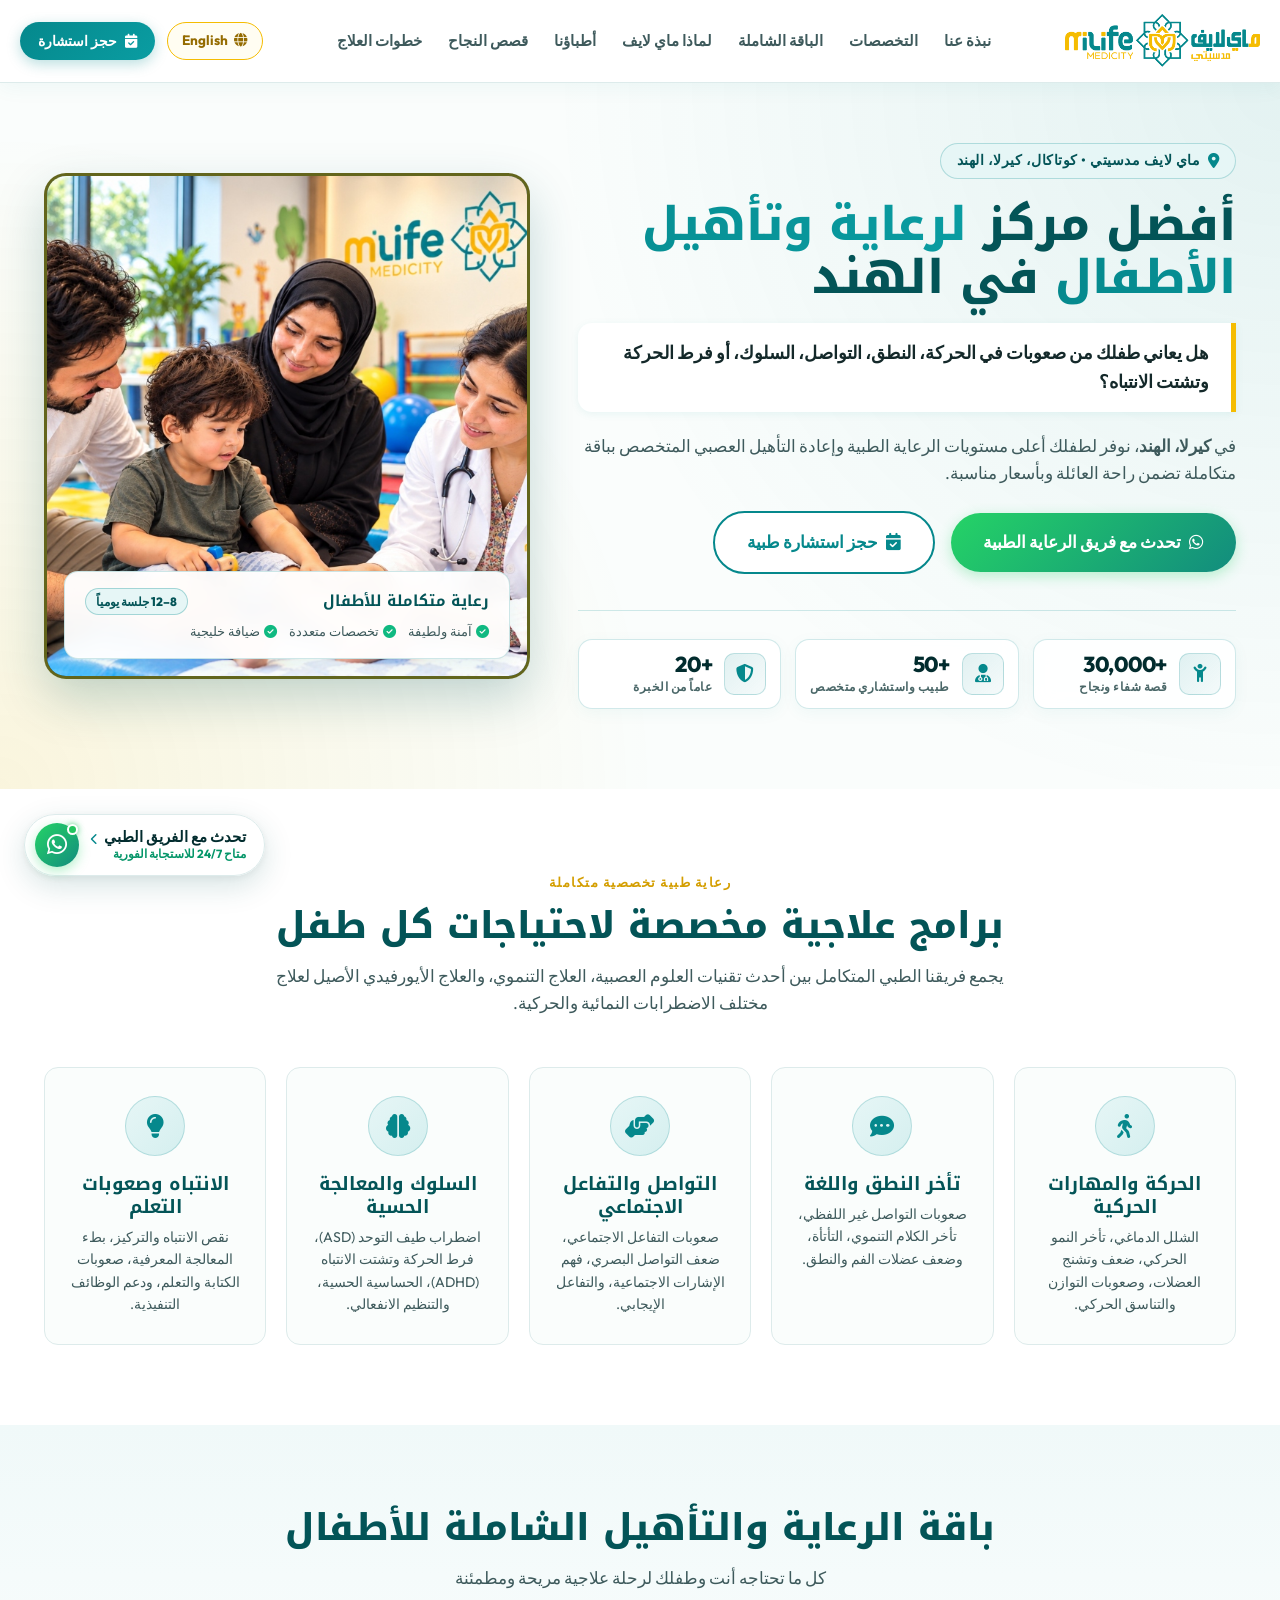
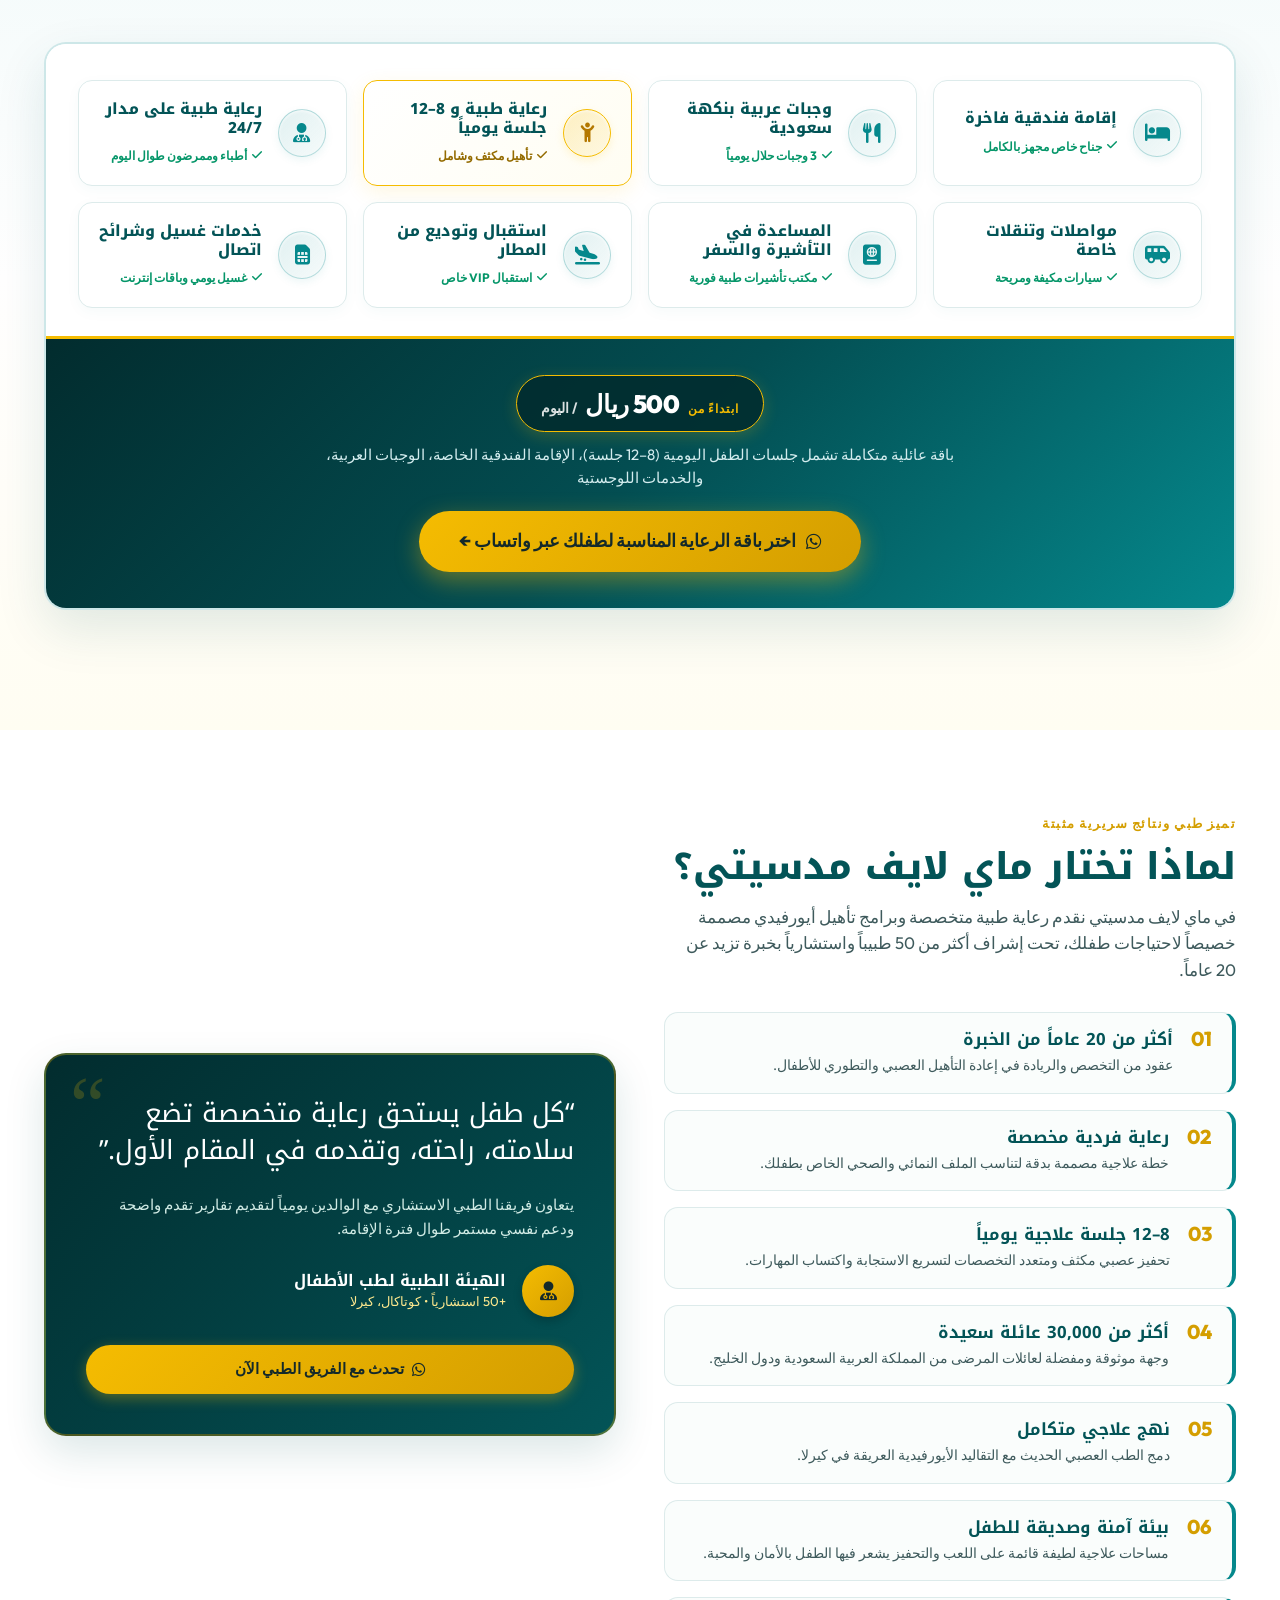
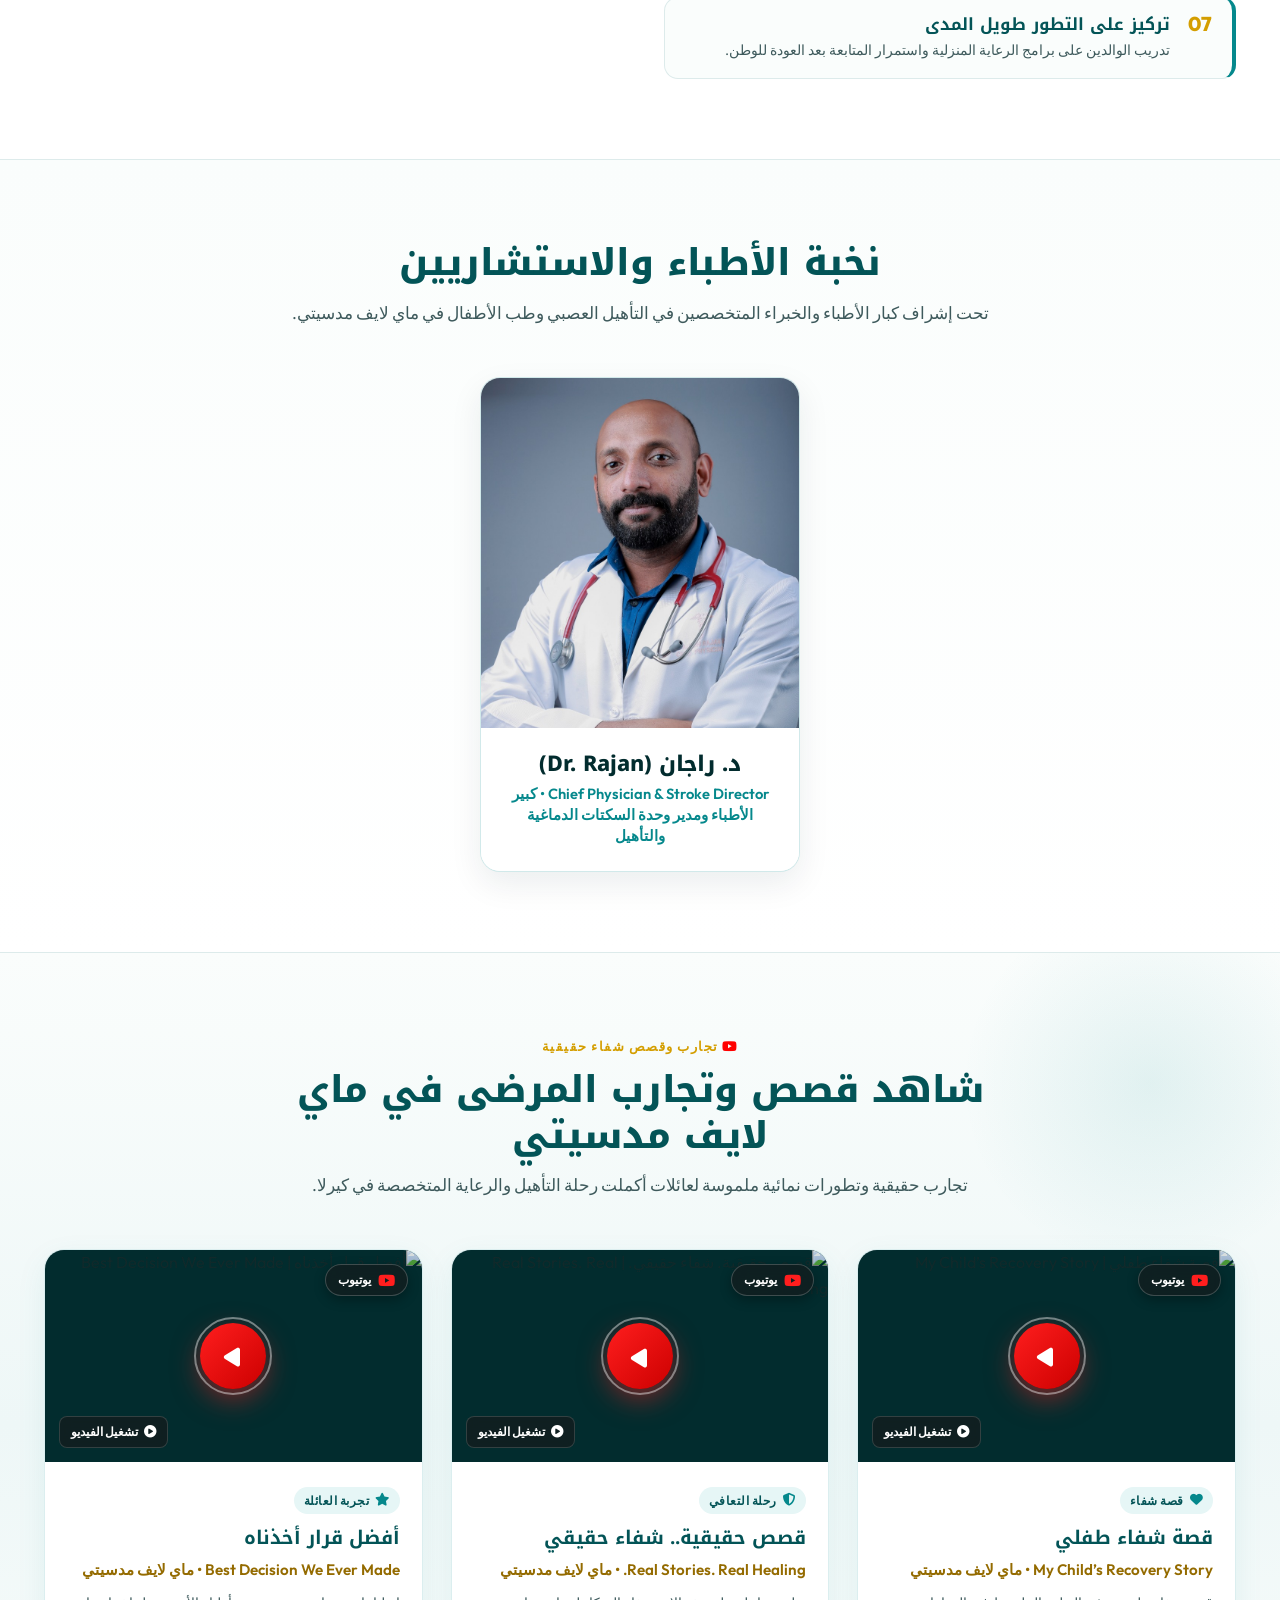
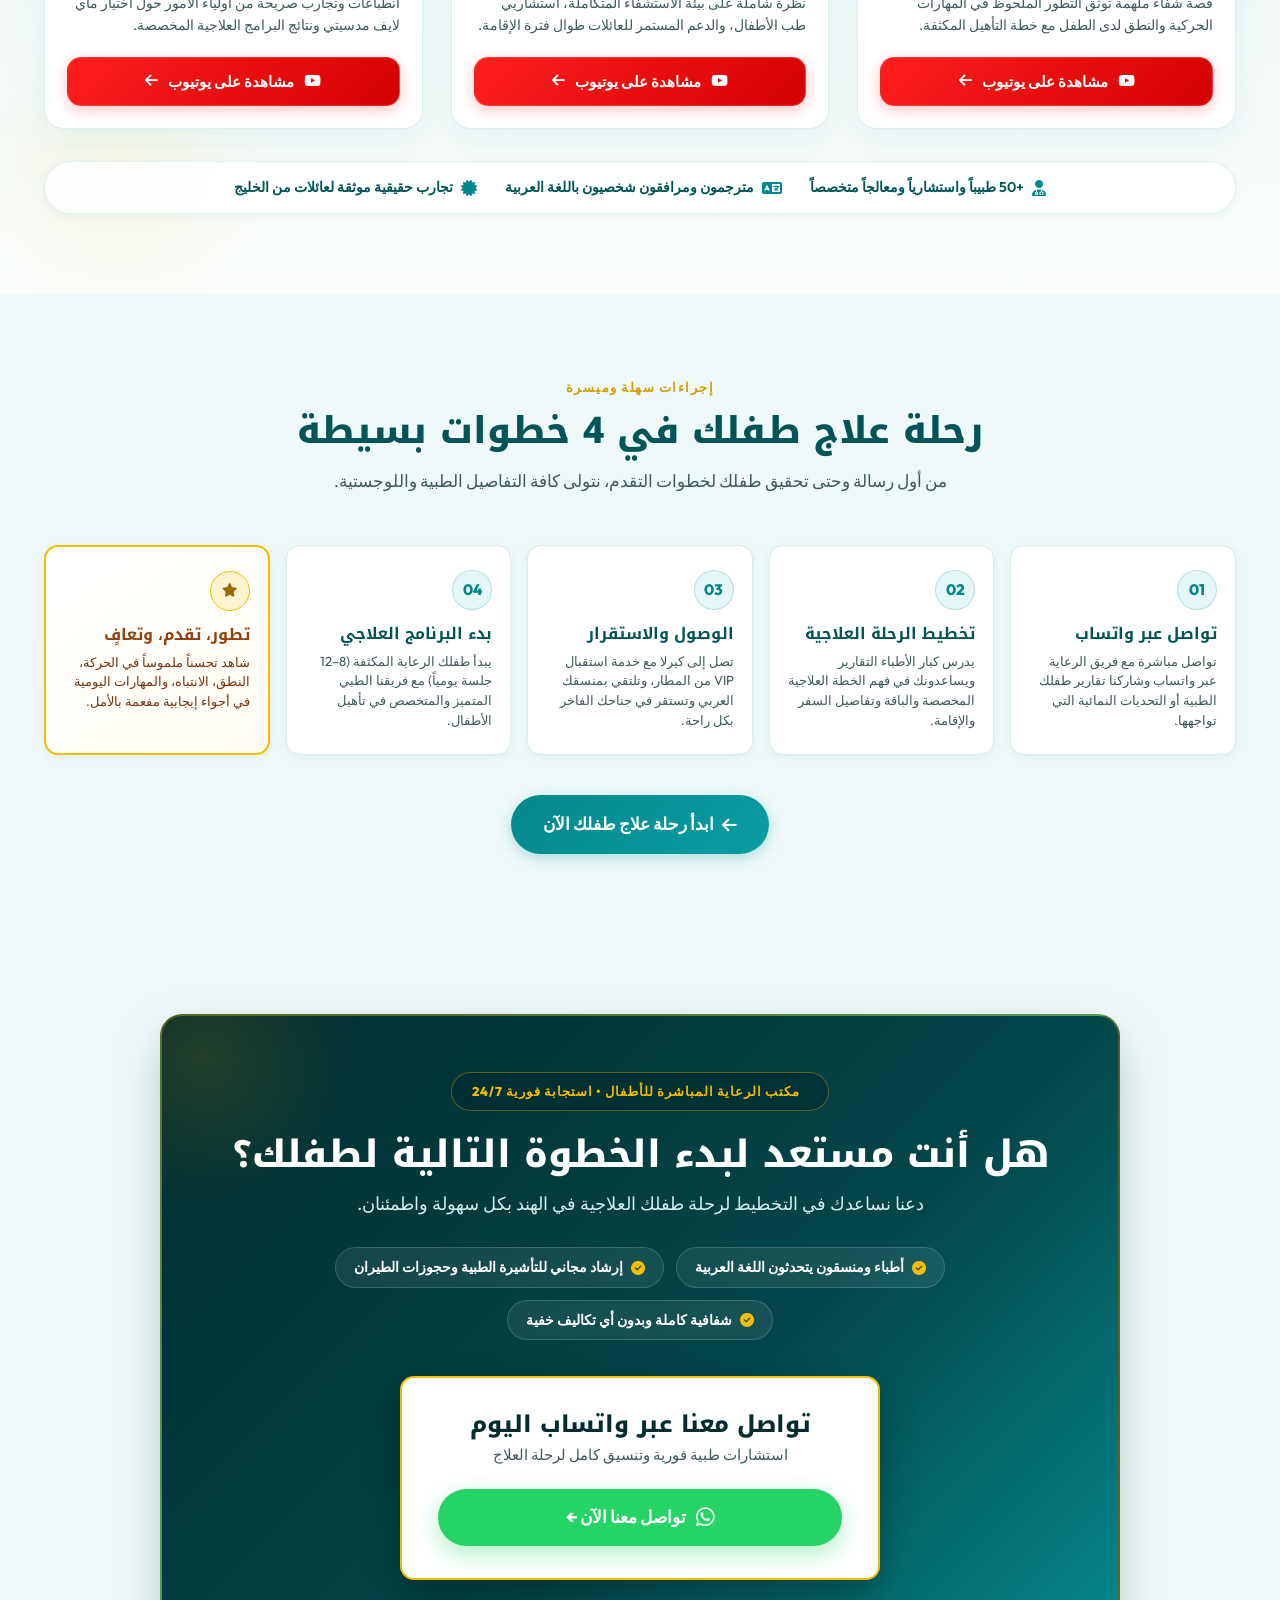
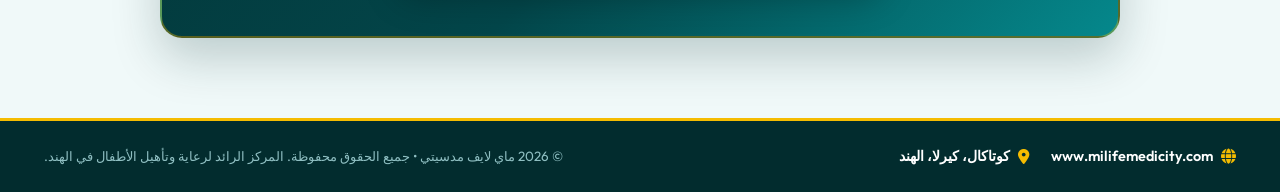
==== commit 8bd4f37f: "Remove tags/badges from doctors section" ====
--- a/ar.html
+++ b/ar.html
@@ -376,7 +376,6 @@
   <section class="section-padding doctors-section" id="doctors">
     <div class="container">
       <div class="section-header">
-        <span class="section-tag"><i class="fas fa-user-doctor"></i> القيادة الطبية والاستشارية</span>
         <h2 class="section-title">نخبة الأطباء والاستشاريين</h2>
         <p class="section-subtitle">
           تحت إشراف كبار الأطباء والخبراء المتخصصين في التأهيل العصبي وطب الأطفال في ماي لايف مدسيتي.
@@ -388,9 +387,6 @@
         <div class="doctor-profile-card">
           <div class="doctor-card-media">
             <img src="assets/images/dr_rajan.jpg" alt="د. راجان - كبير الأطباء ومدير وحدة السكتات الدماغية والتأهيل" class="doctor-portrait-img" loading="lazy">
-            <div class="doctor-badge-floating">
-              <i class="fas fa-certificate"></i> كبير الأطباء
-            </div>
           </div>
           <div class="doctor-card-body">
             <h3 class="doctor-name">د. راجان (Dr. Rajan)</h3>
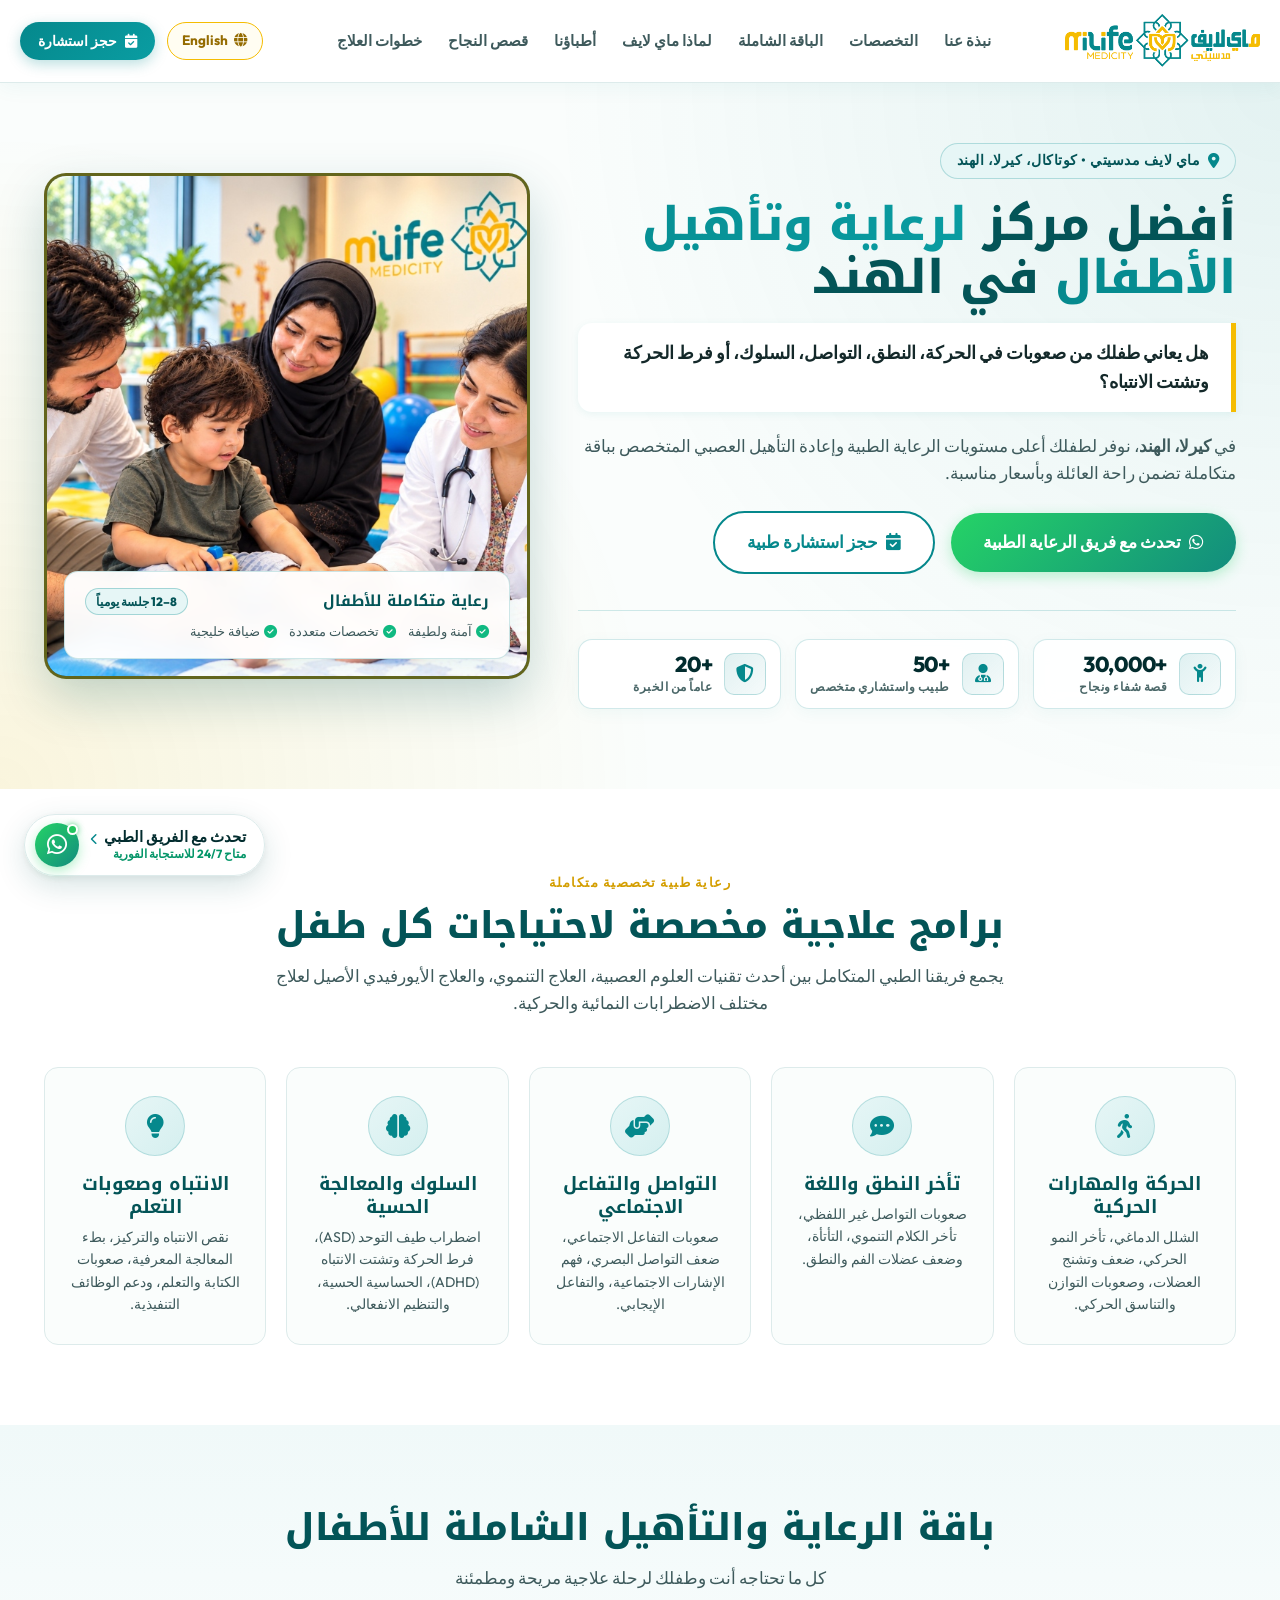
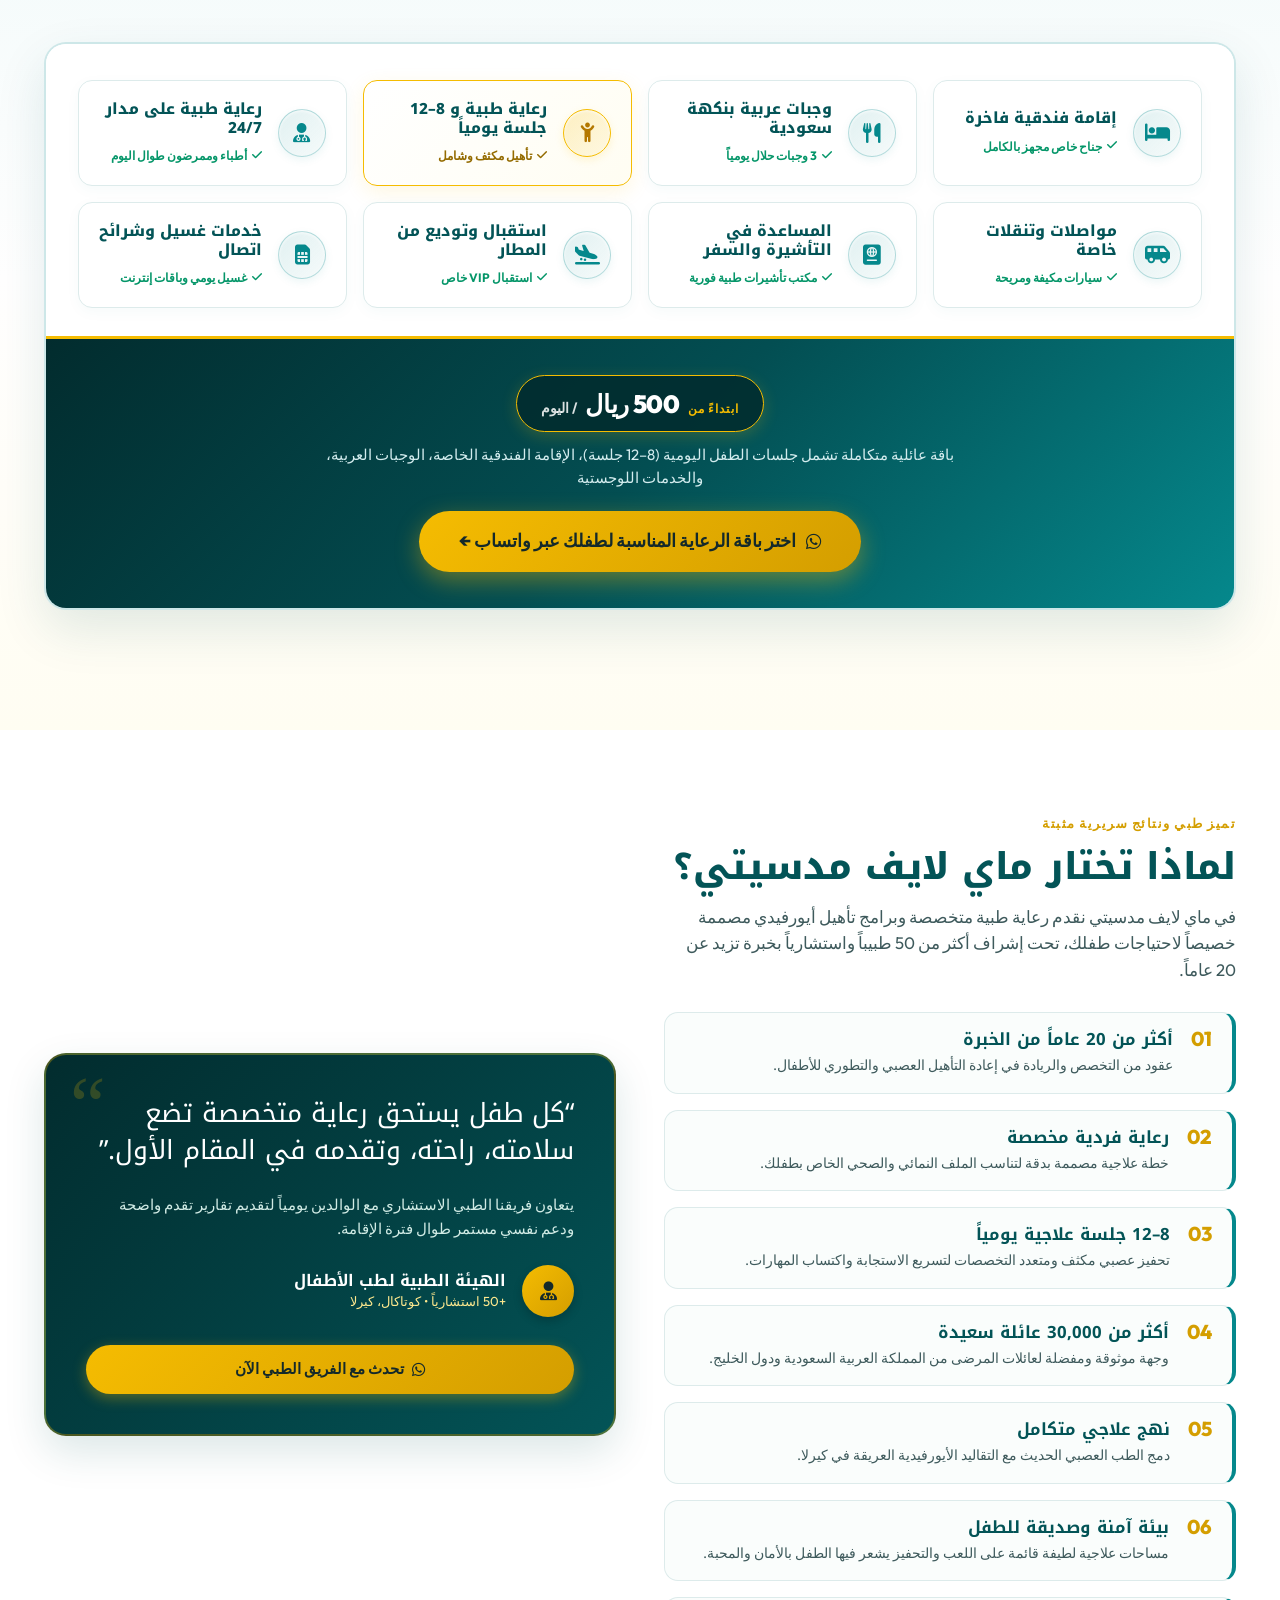
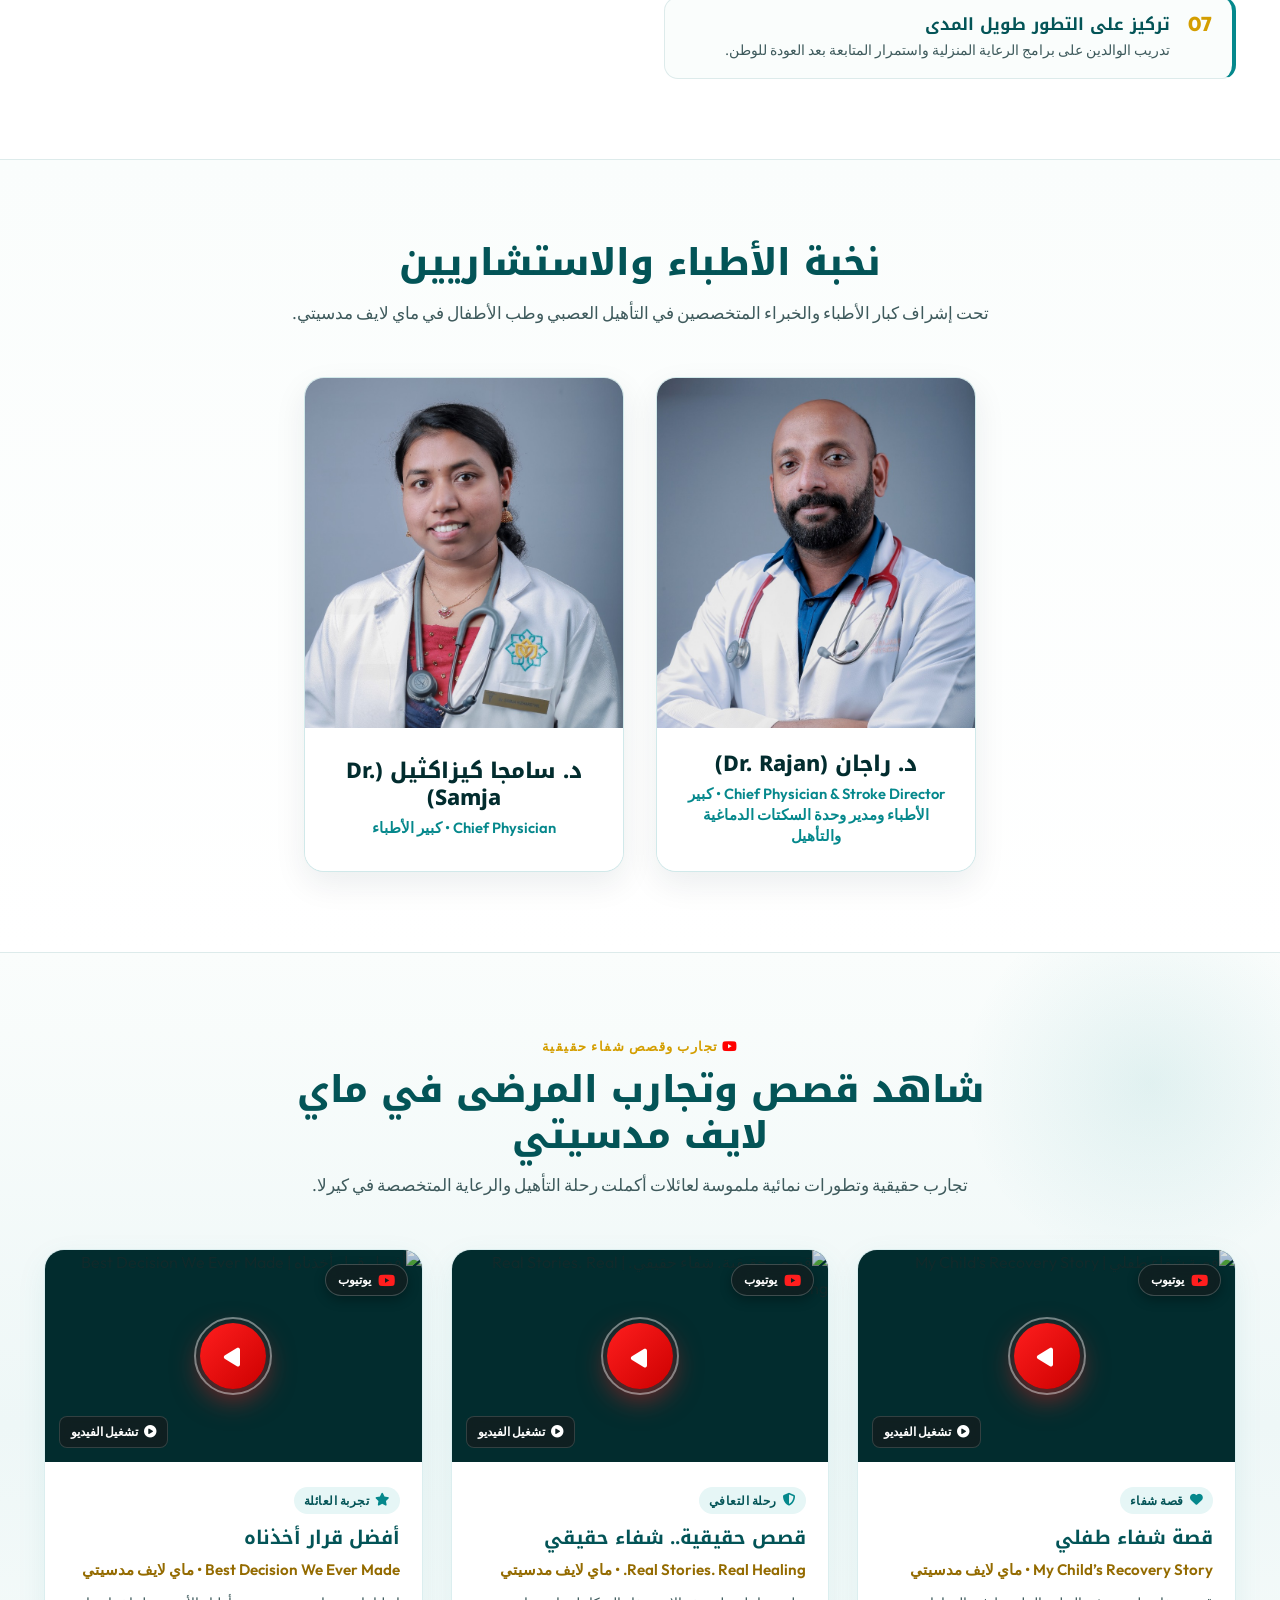
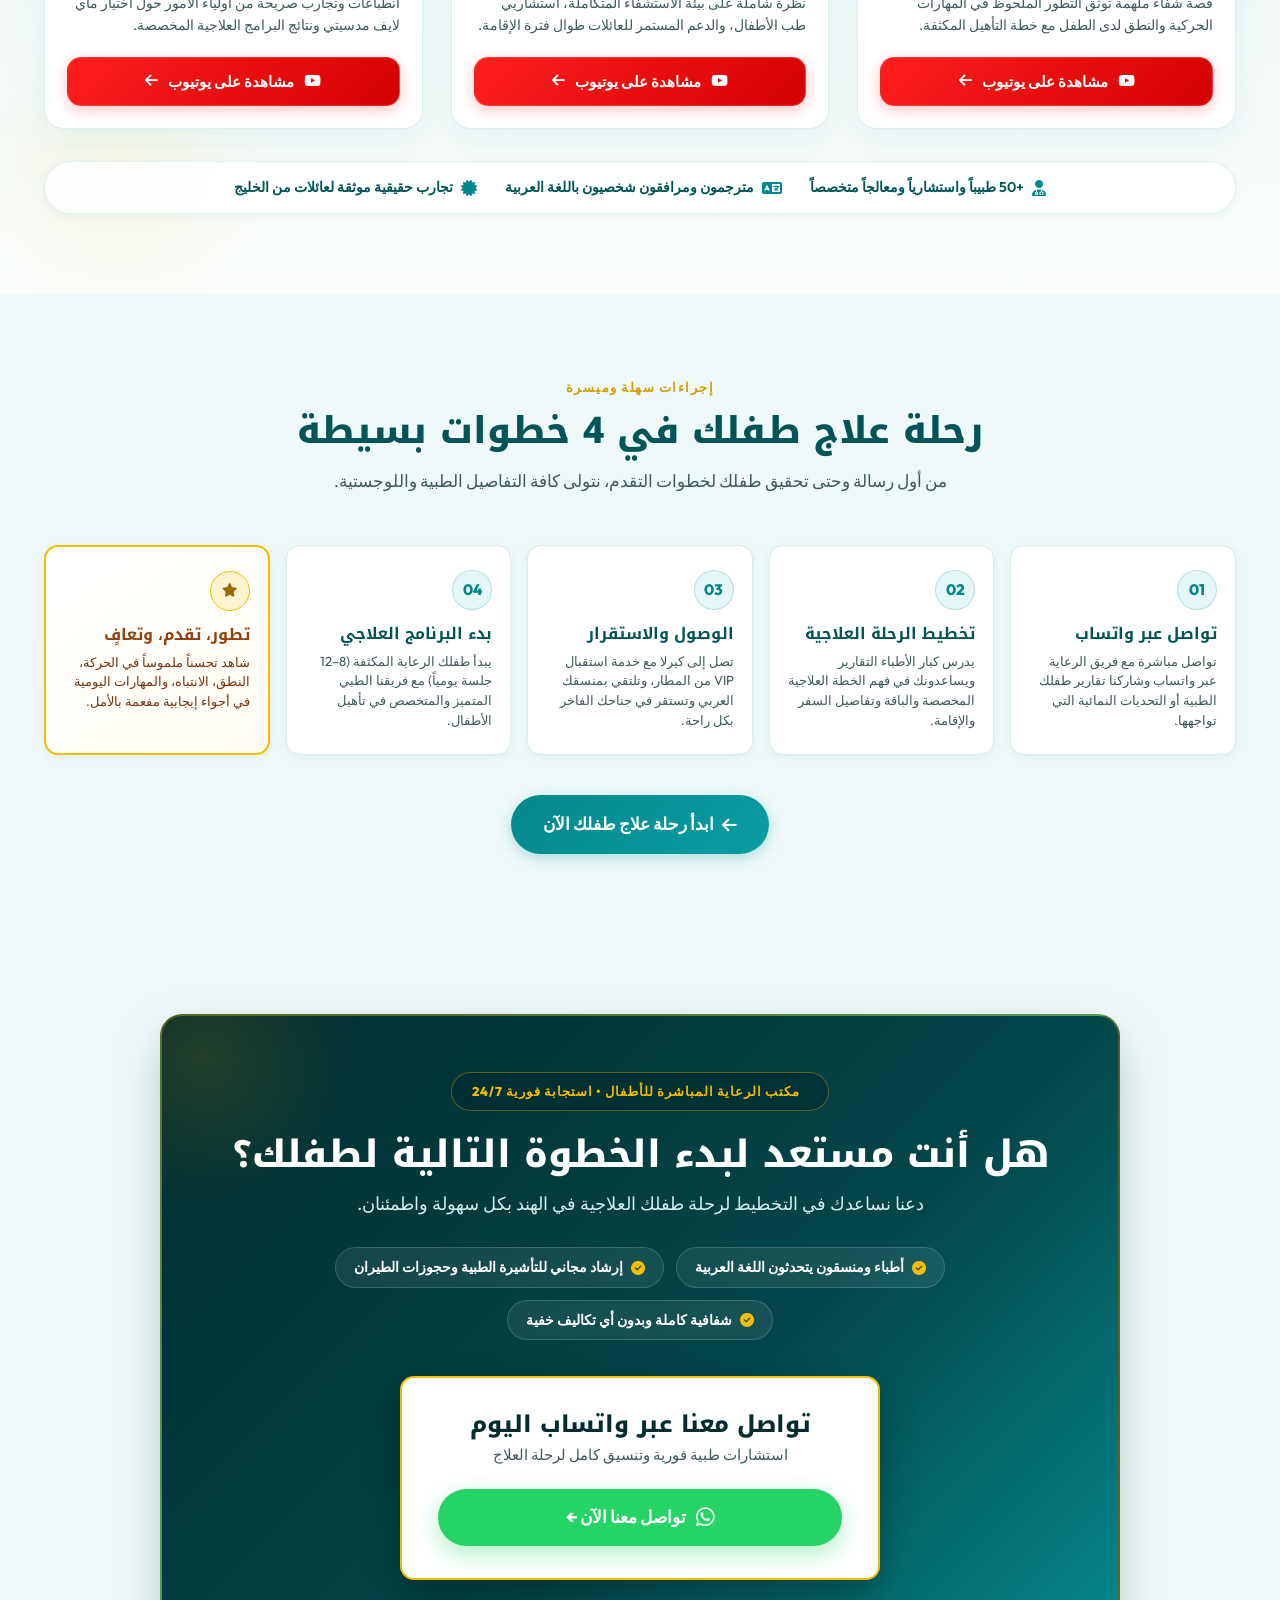
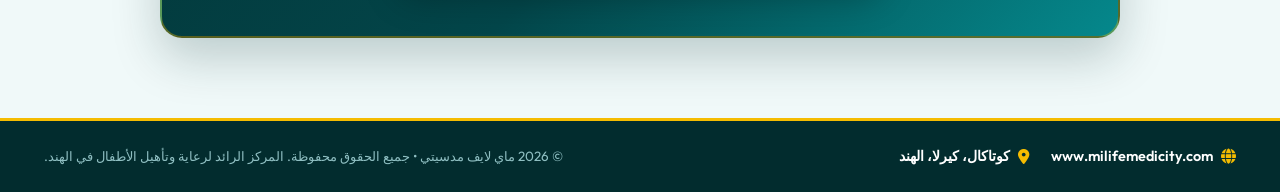
==== commit 908b3eb4: "Add Dr. Samja Kizhakethil to Our Doctors section" ====
--- a/ar.html
+++ b/ar.html
@@ -393,6 +393,17 @@
             <p class="doctor-designation">Chief Physician &amp; Stroke Director • كبير الأطباء ومدير وحدة السكتات الدماغية والتأهيل</p>
           </div>
         </div>
+
+        <!-- د. سامجا كيزاكثيل -->
+        <div class="doctor-profile-card">
+          <div class="doctor-card-media">
+            <img src="assets/images/dr_samja.jpg" alt="د. سامجا كيزاكثيل - كبير الأطباء" class="doctor-portrait-img" loading="lazy">
+          </div>
+          <div class="doctor-card-body">
+            <h3 class="doctor-name">د. سامجا كيزاكثيل (Dr. Samja)</h3>
+            <p class="doctor-designation">Chief Physician • كبير الأطباء</p>
+          </div>
+        </div>
       </div>
     </div>
   </section>
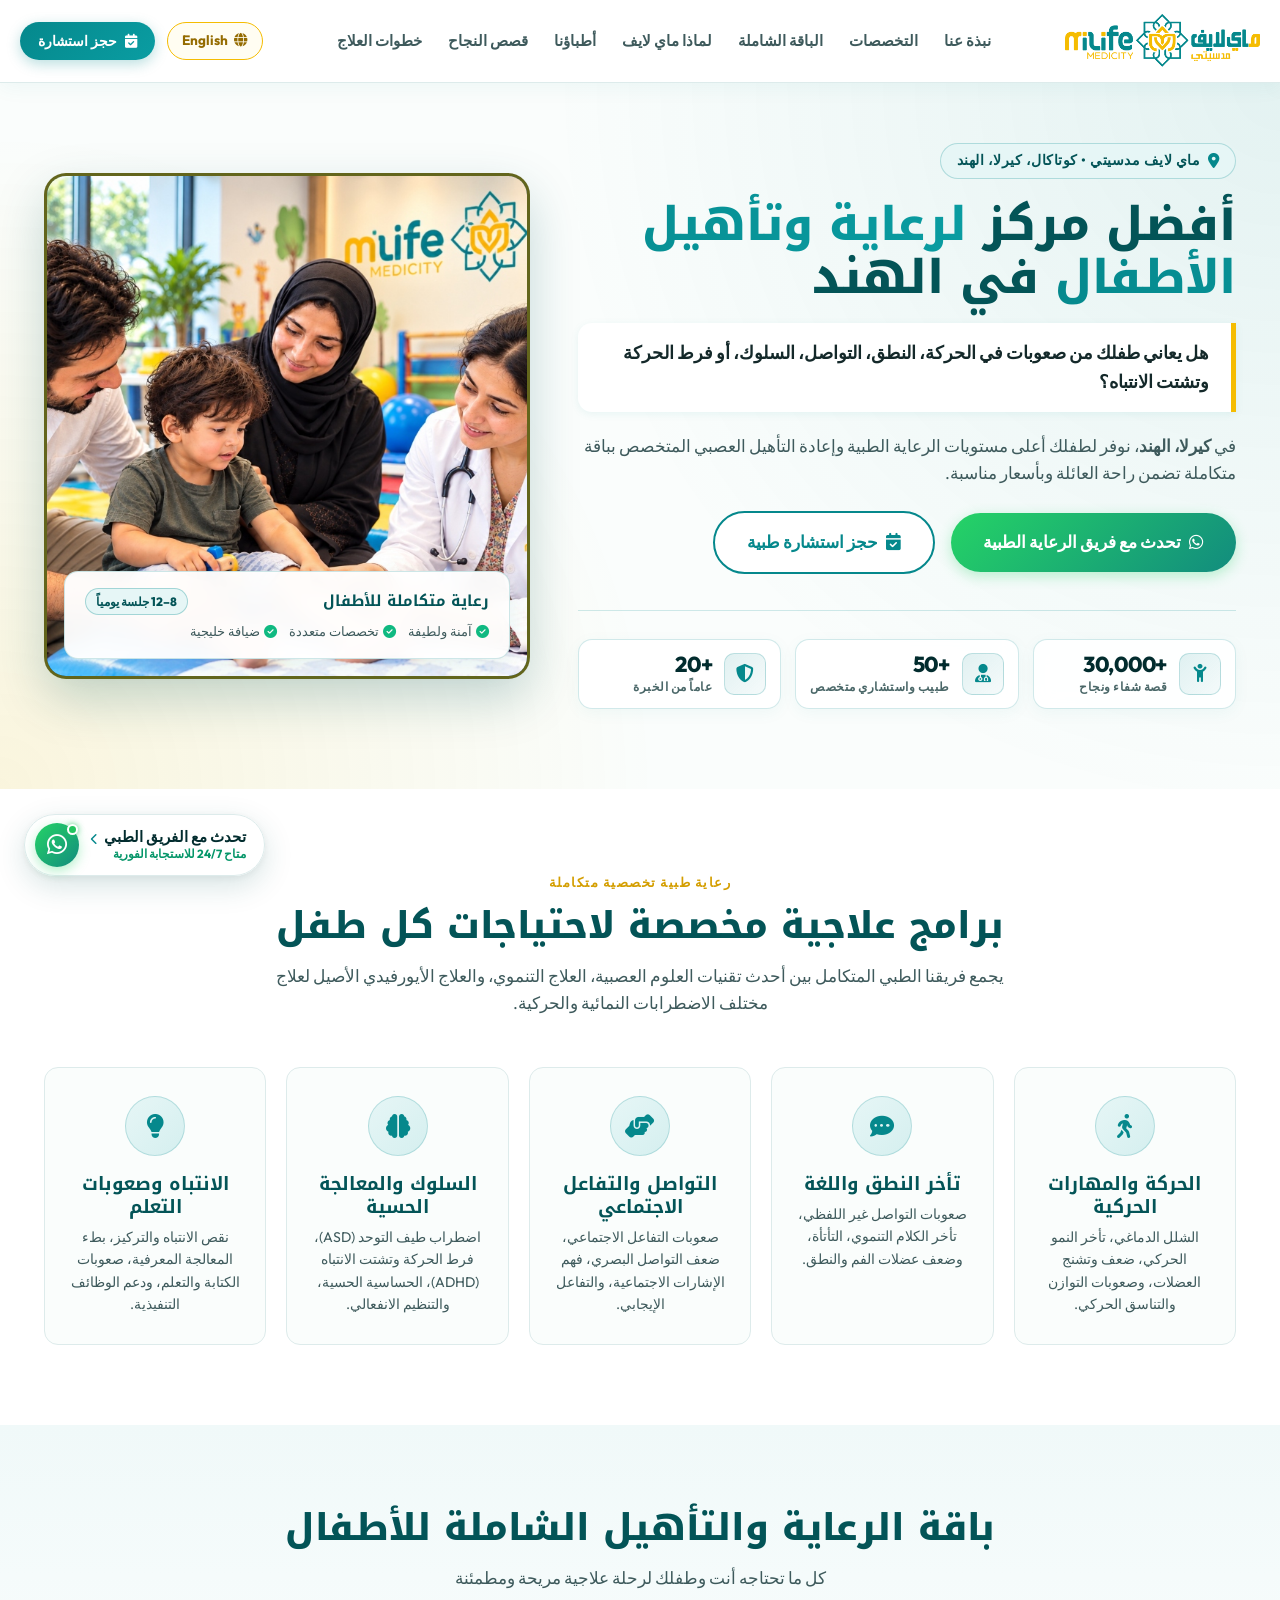
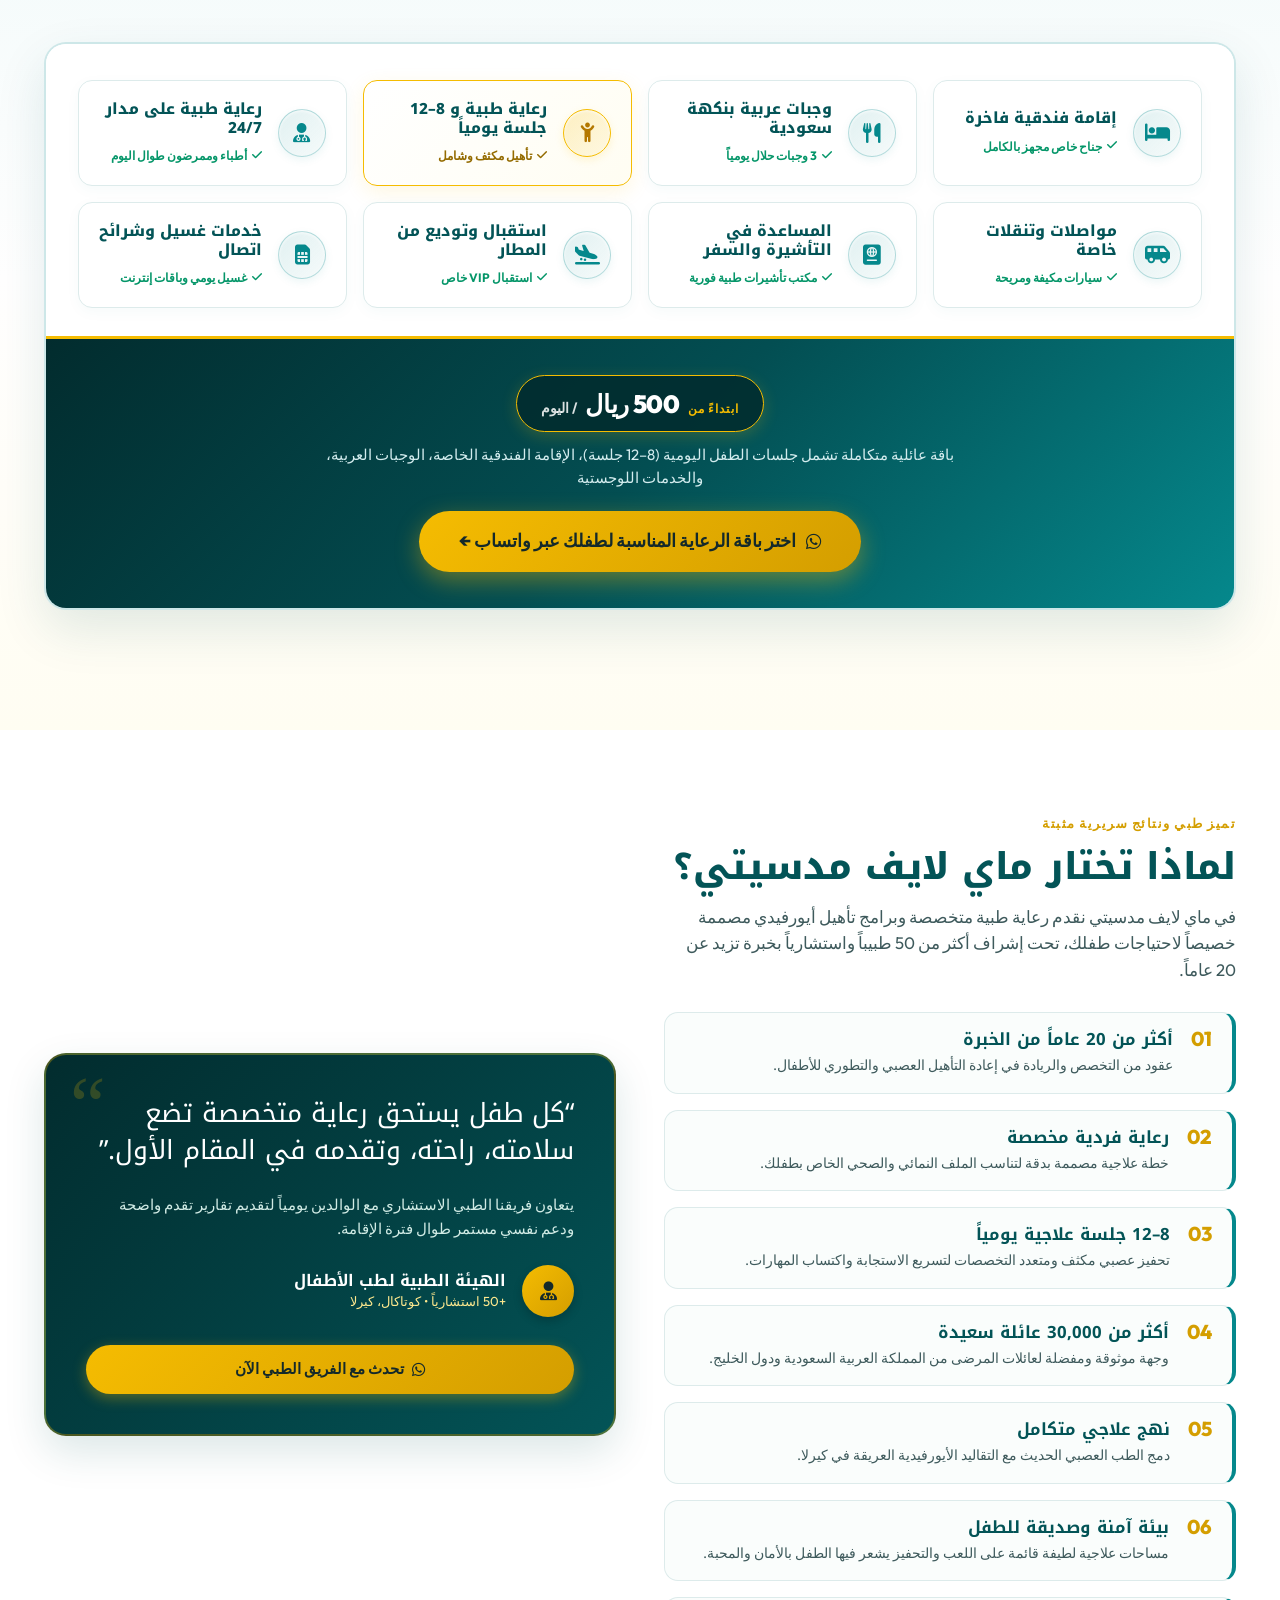
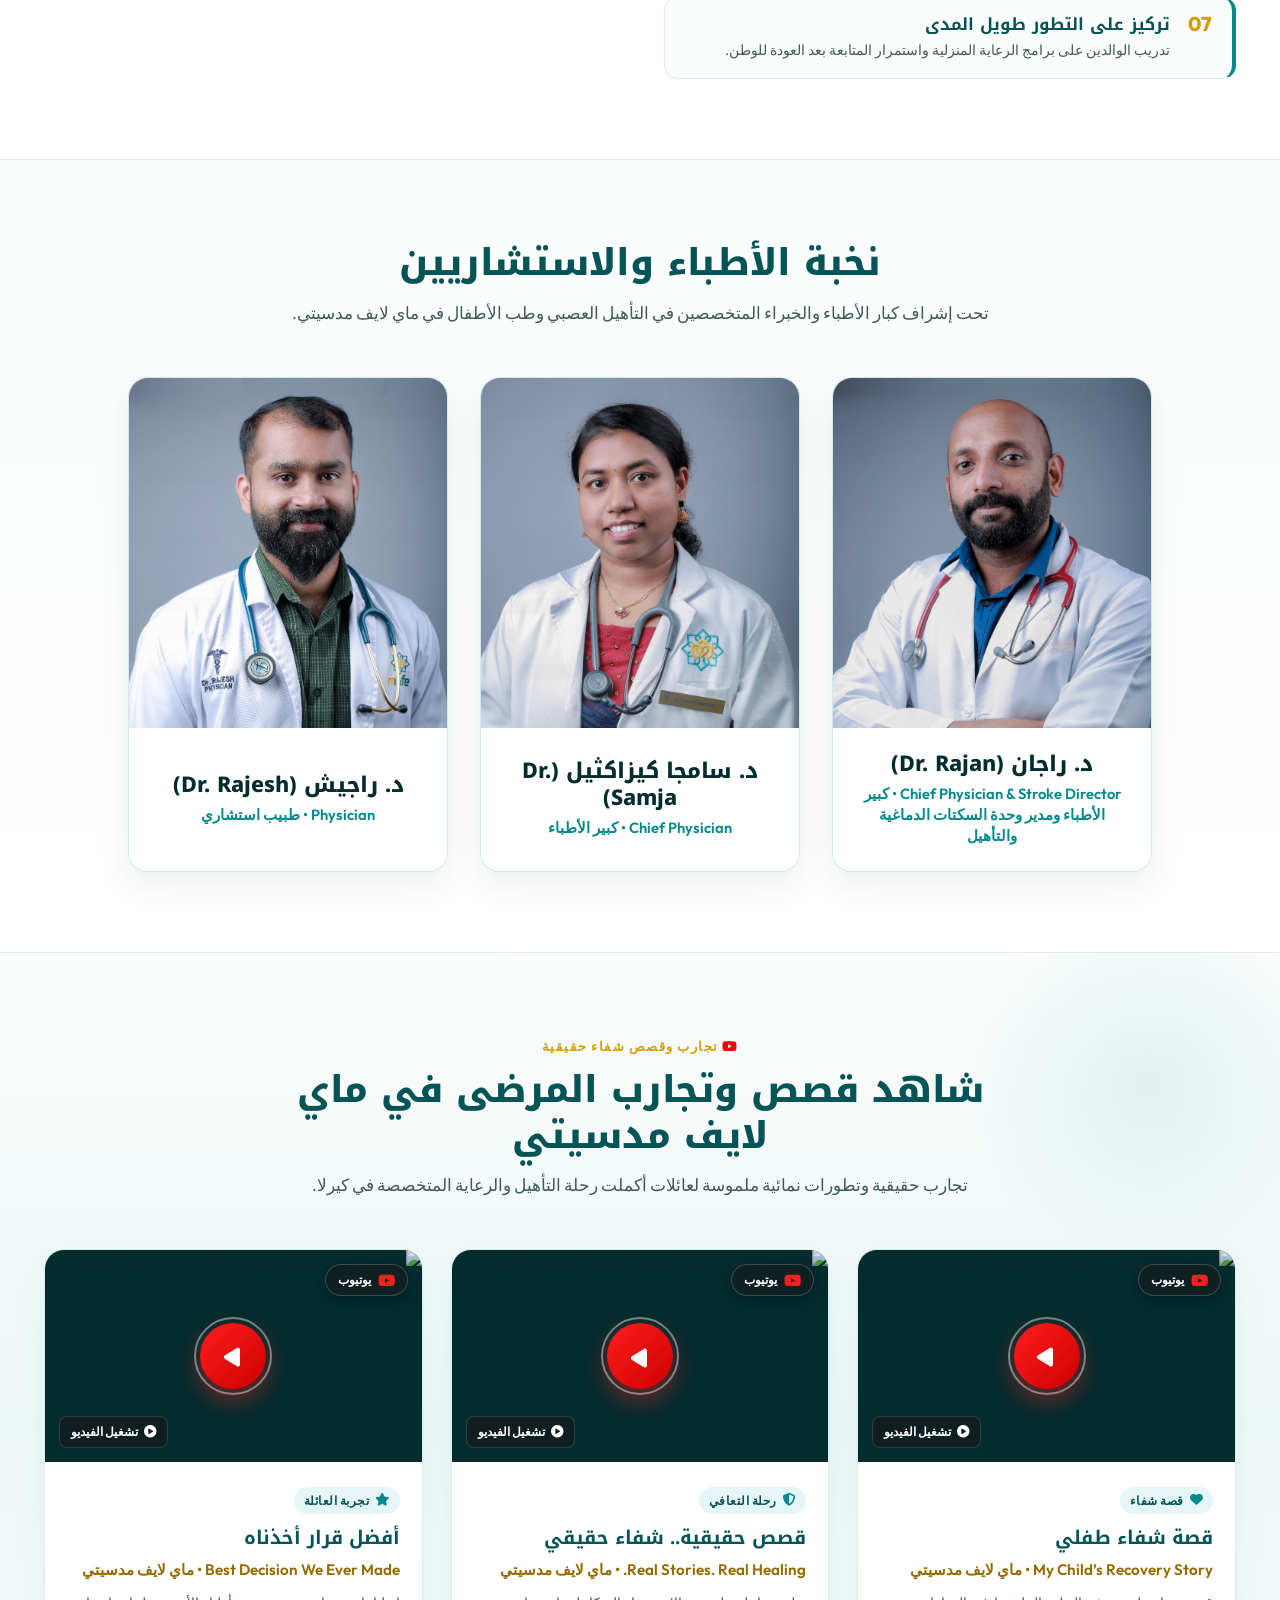
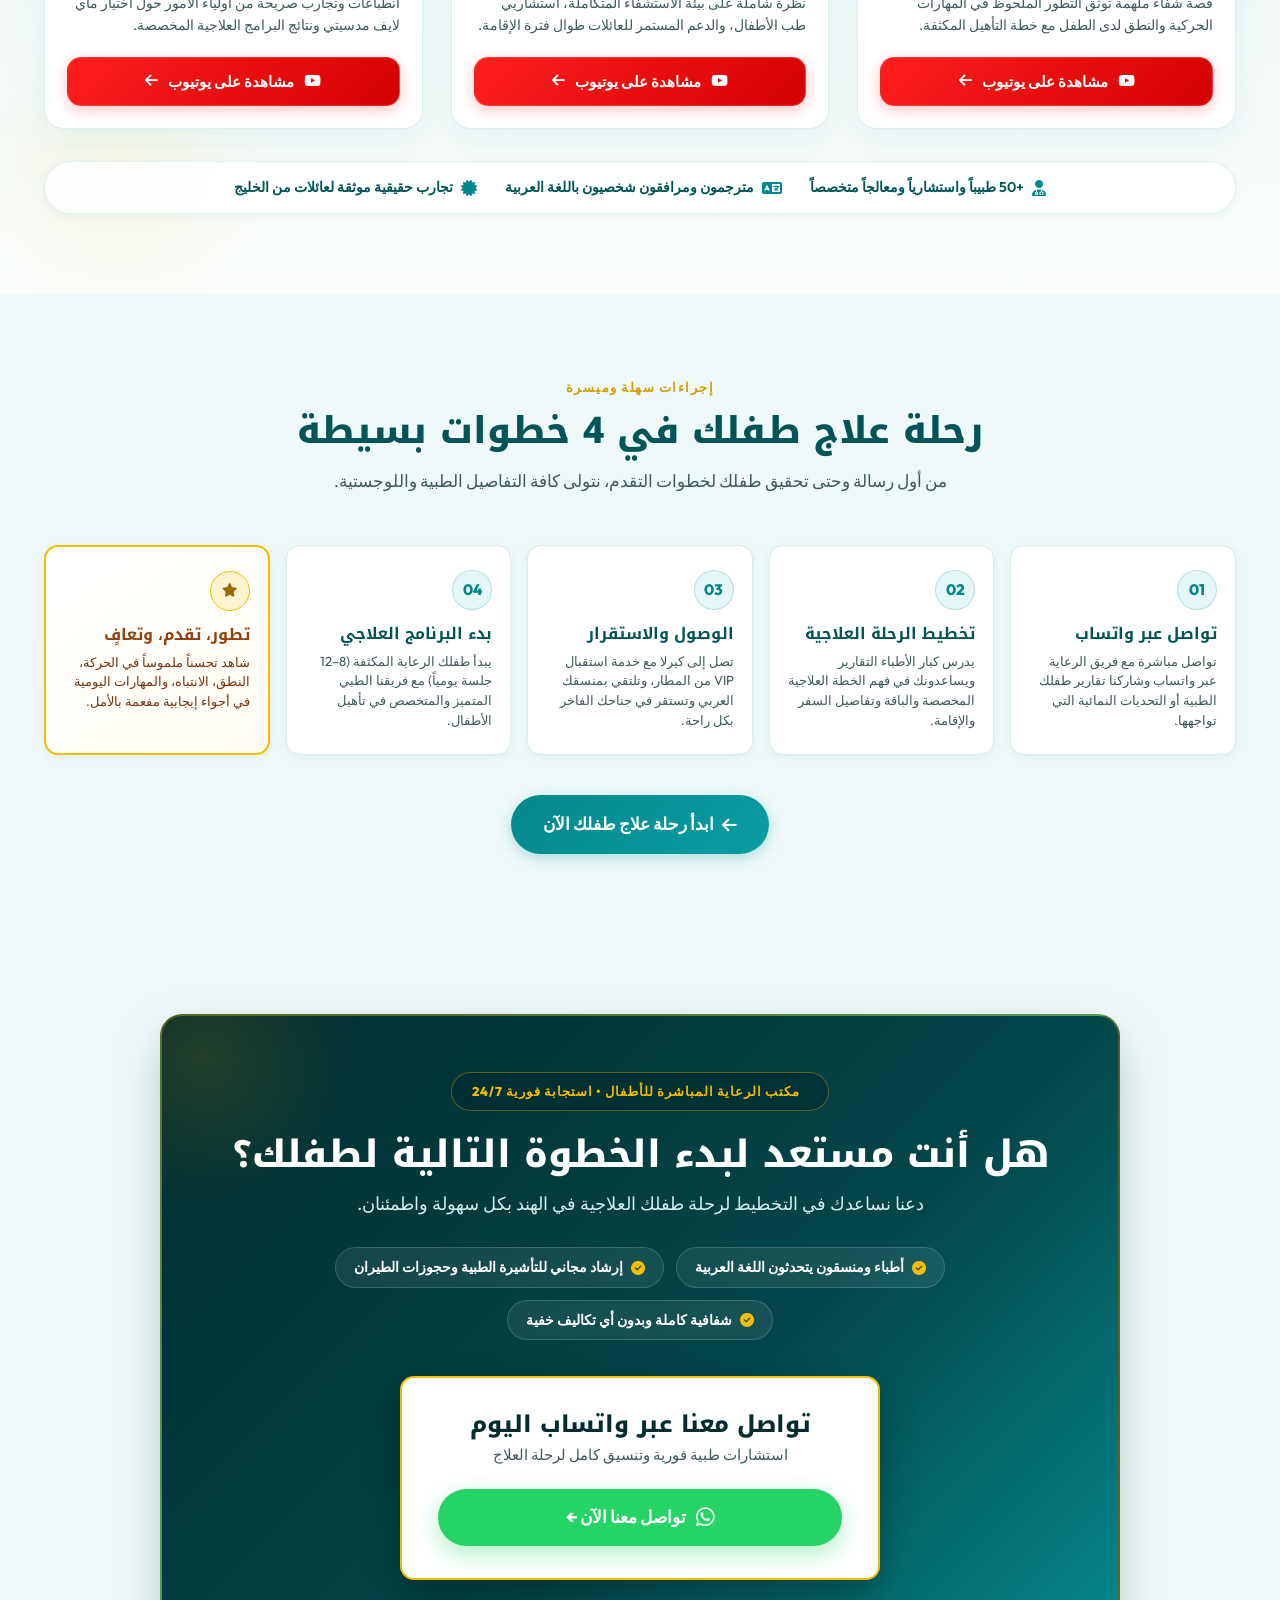
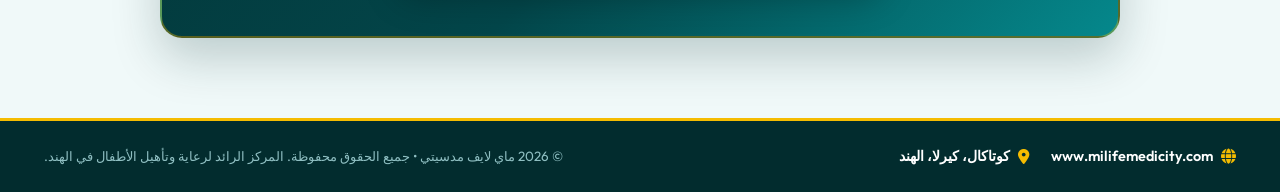
==== commit 46acfdf2: "Add Dr. Rajesh to Our Doctors section" ====
--- a/ar.html
+++ b/ar.html
@@ -404,6 +404,17 @@
             <p class="doctor-designation">Chief Physician • كبير الأطباء</p>
           </div>
         </div>
+
+        <!-- د. راجيش -->
+        <div class="doctor-profile-card">
+          <div class="doctor-card-media">
+            <img src="assets/images/dr_rajesh.jpg" alt="د. راجيش - طبيب استشاري" class="doctor-portrait-img" loading="lazy">
+          </div>
+          <div class="doctor-card-body">
+            <h3 class="doctor-name">د. راجيش (Dr. Rajesh)</h3>
+            <p class="doctor-designation">Physician • طبيب استشاري</p>
+          </div>
+        </div>
       </div>
     </div>
   </section>
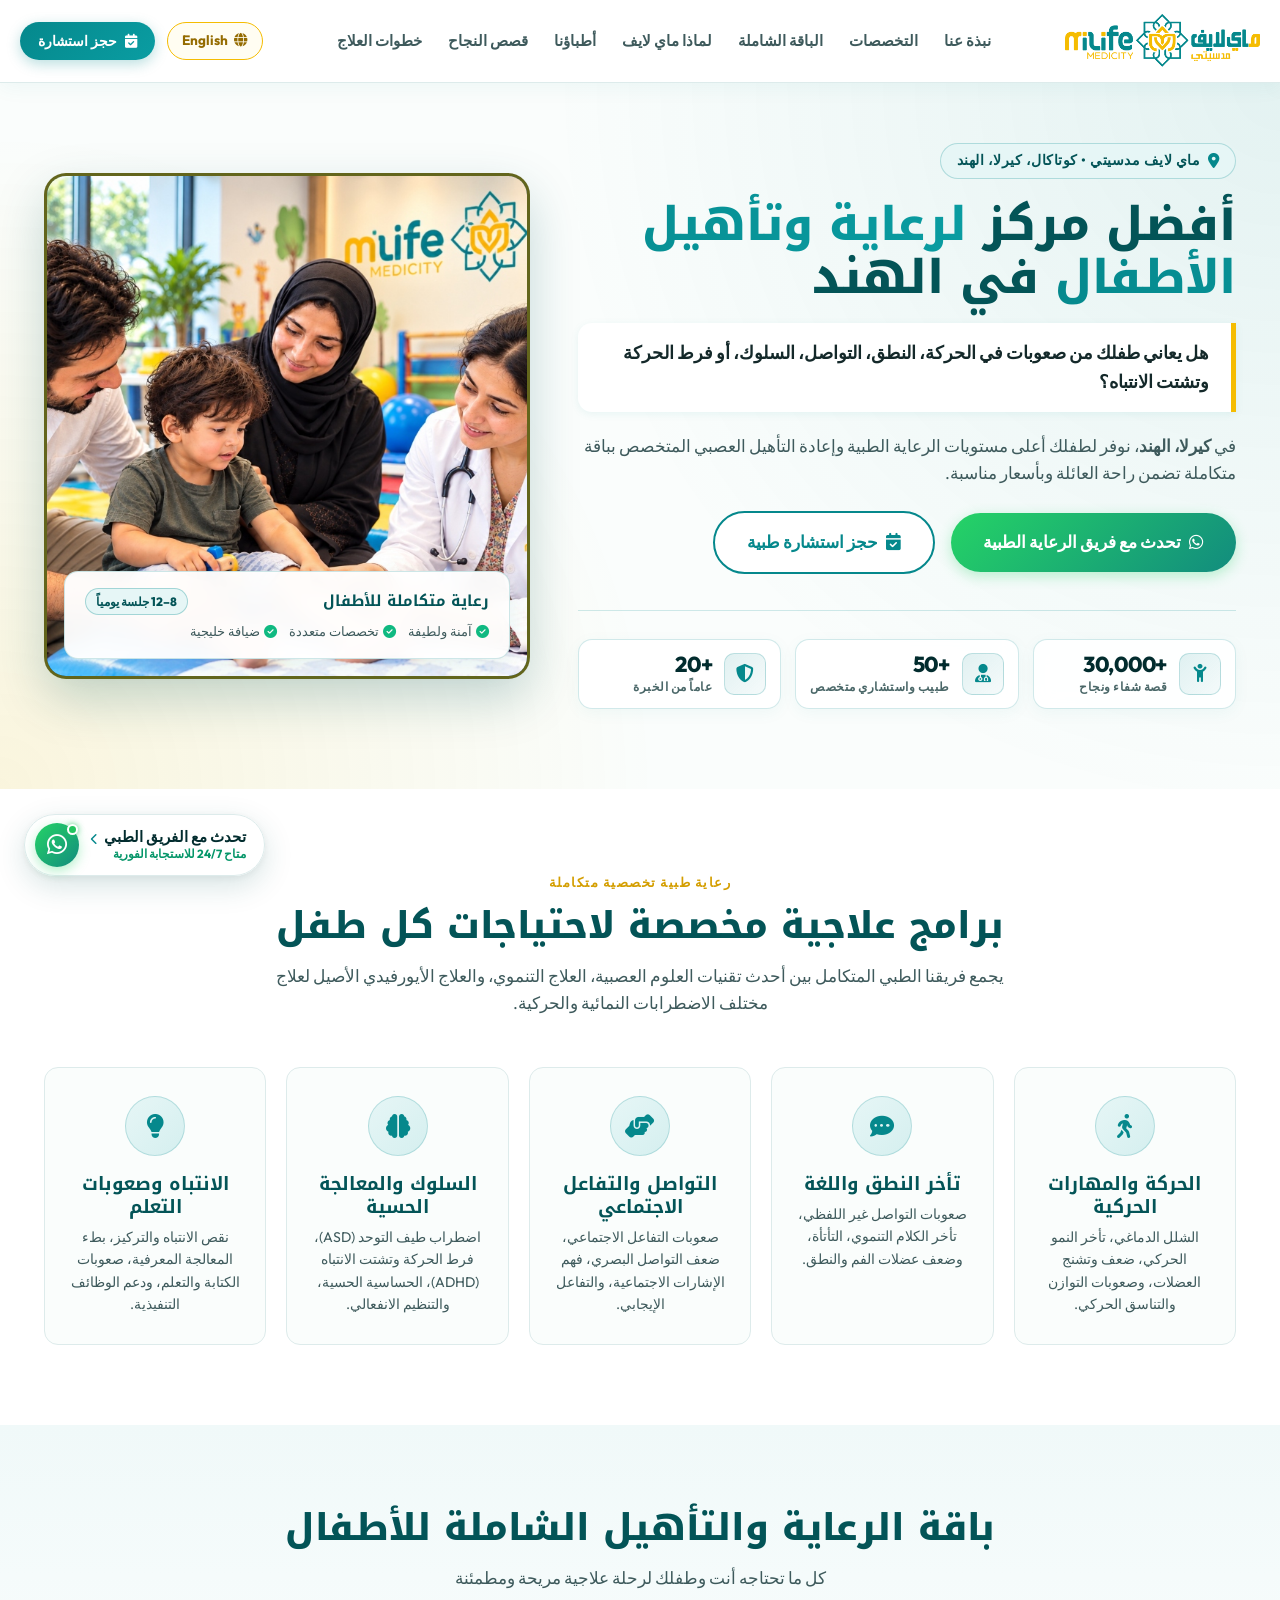
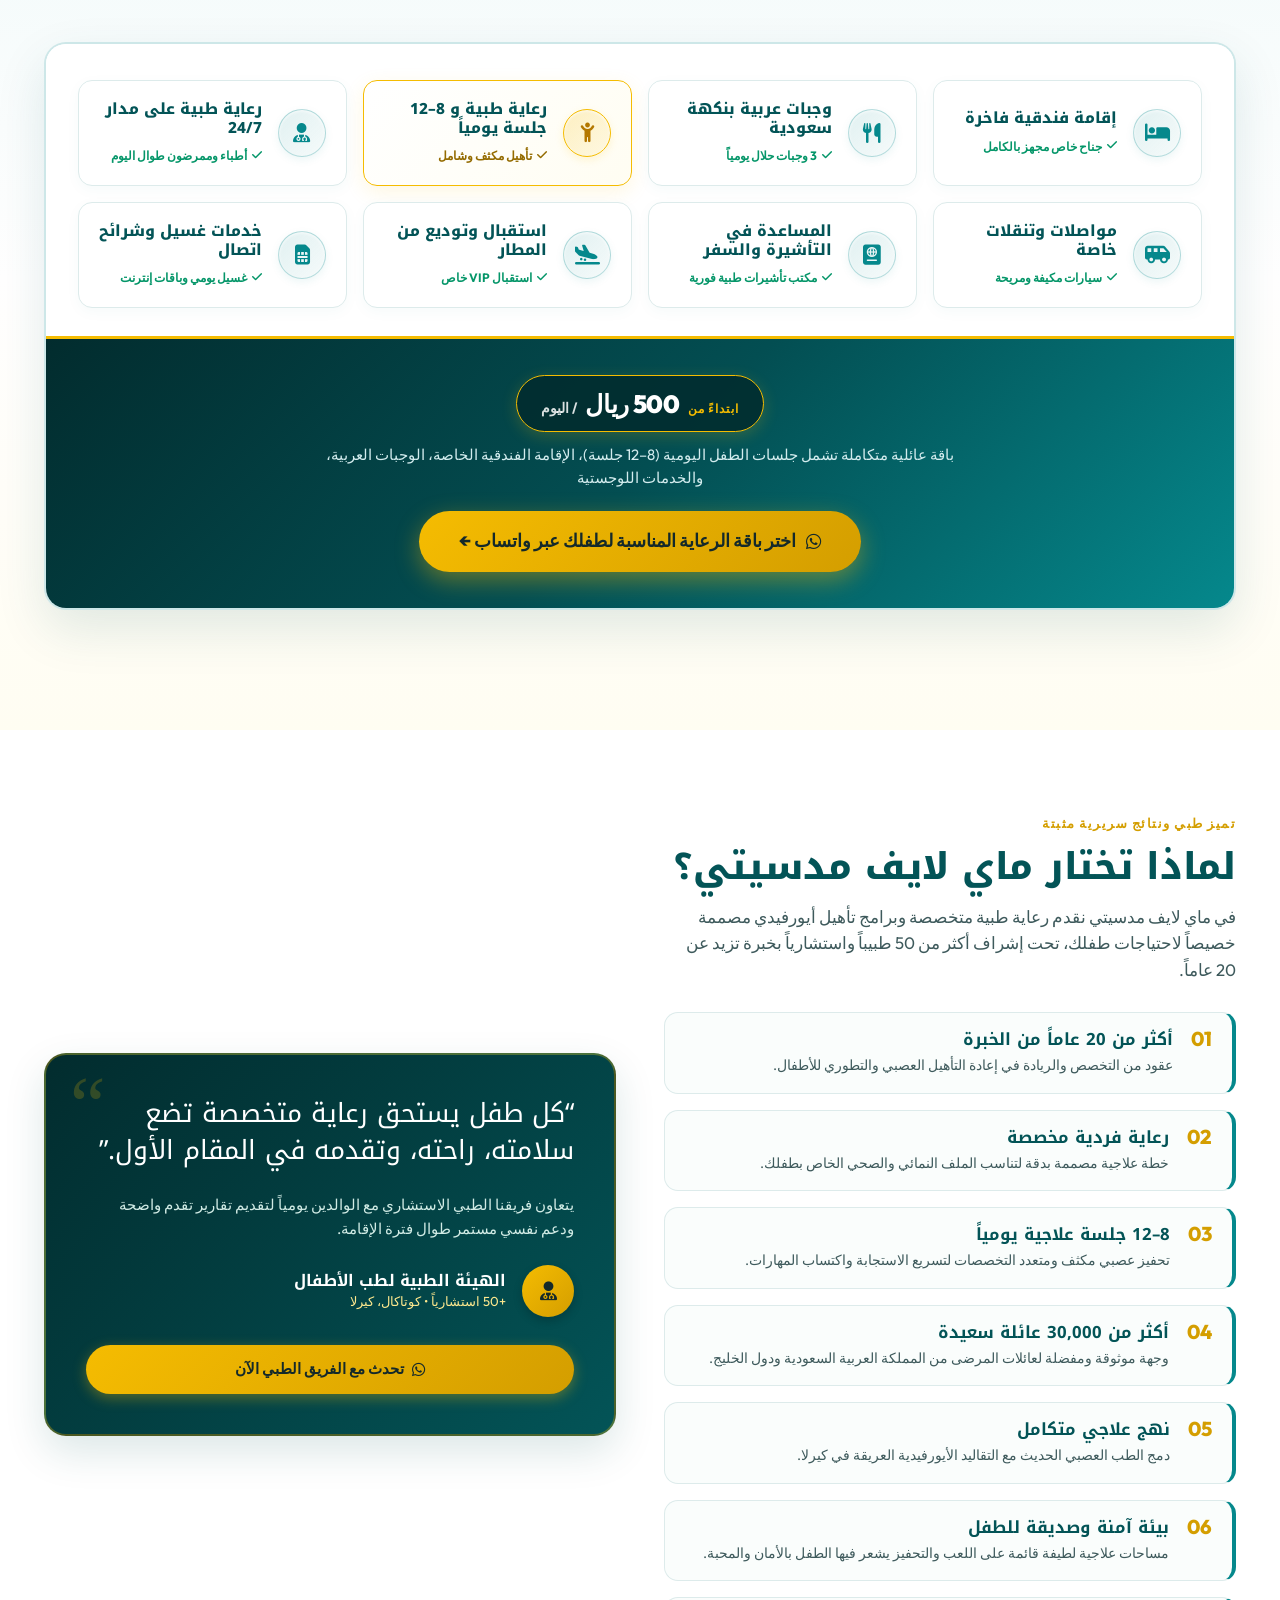
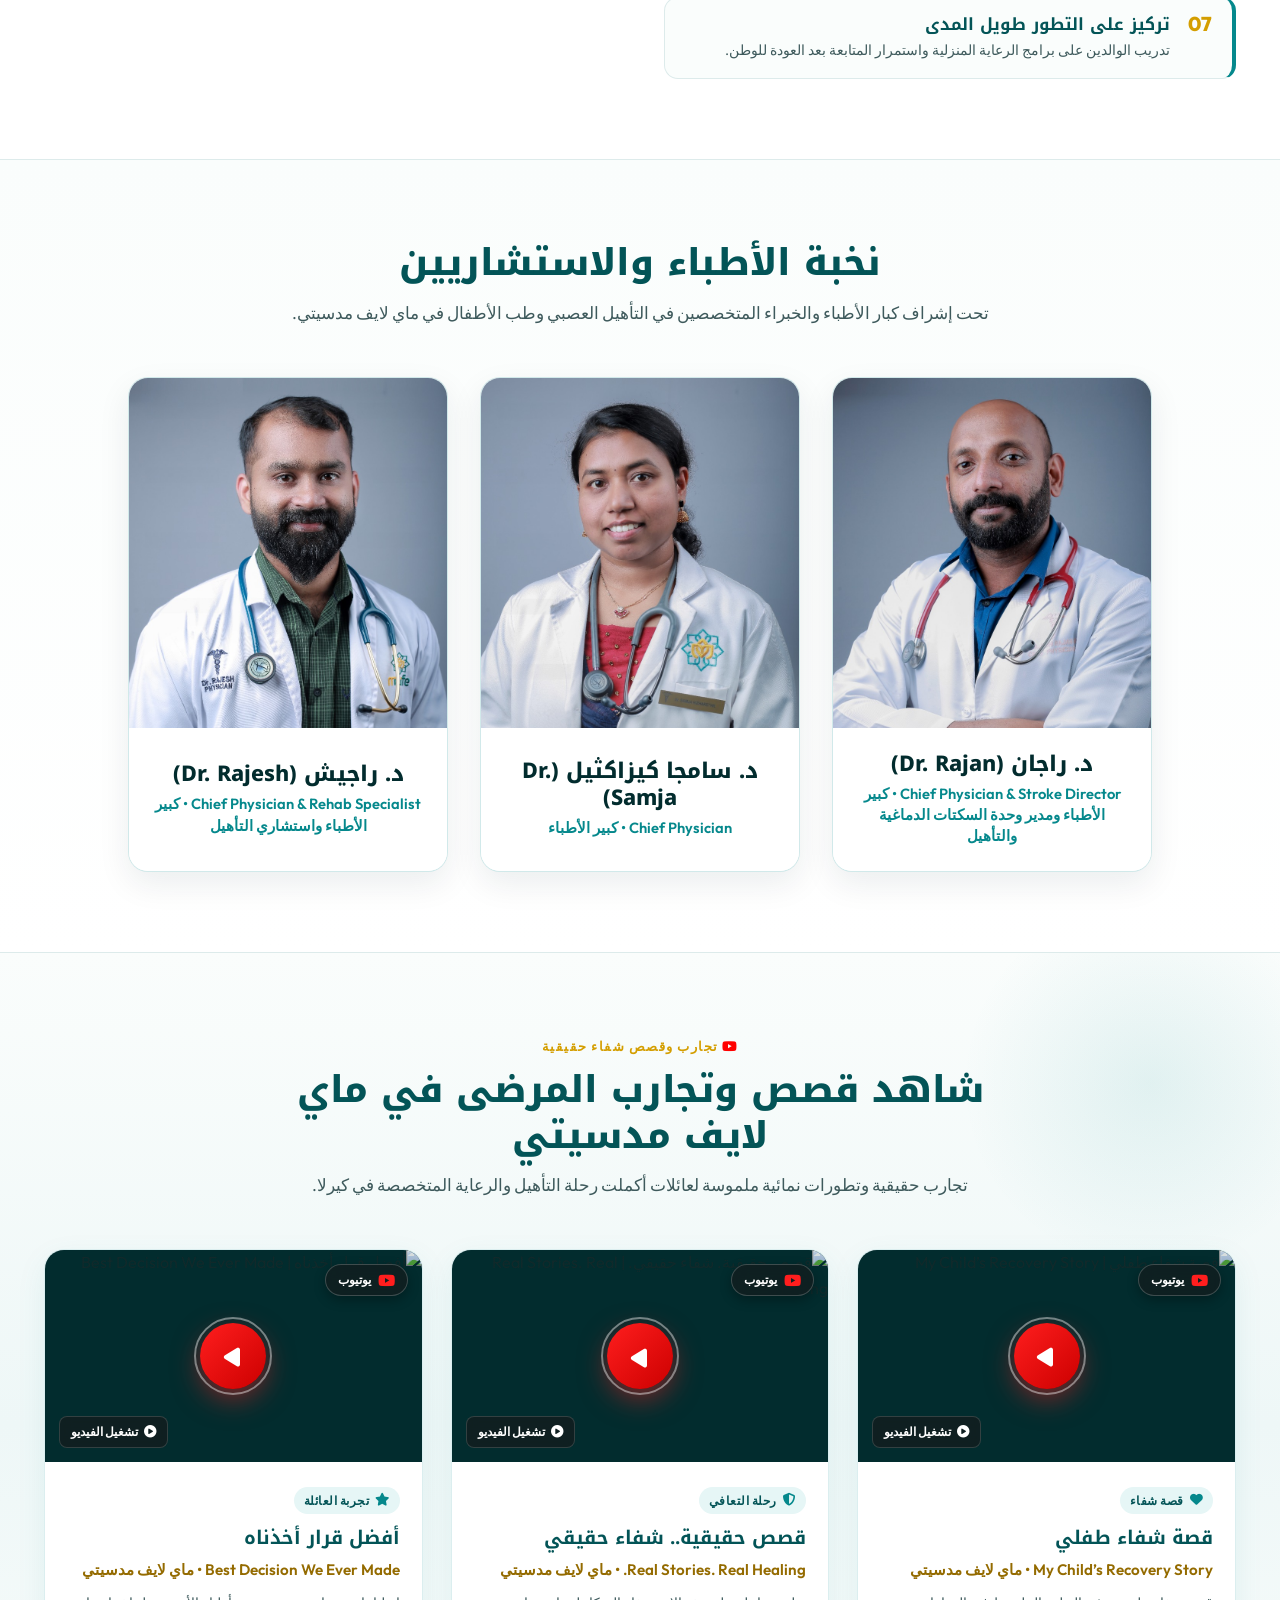
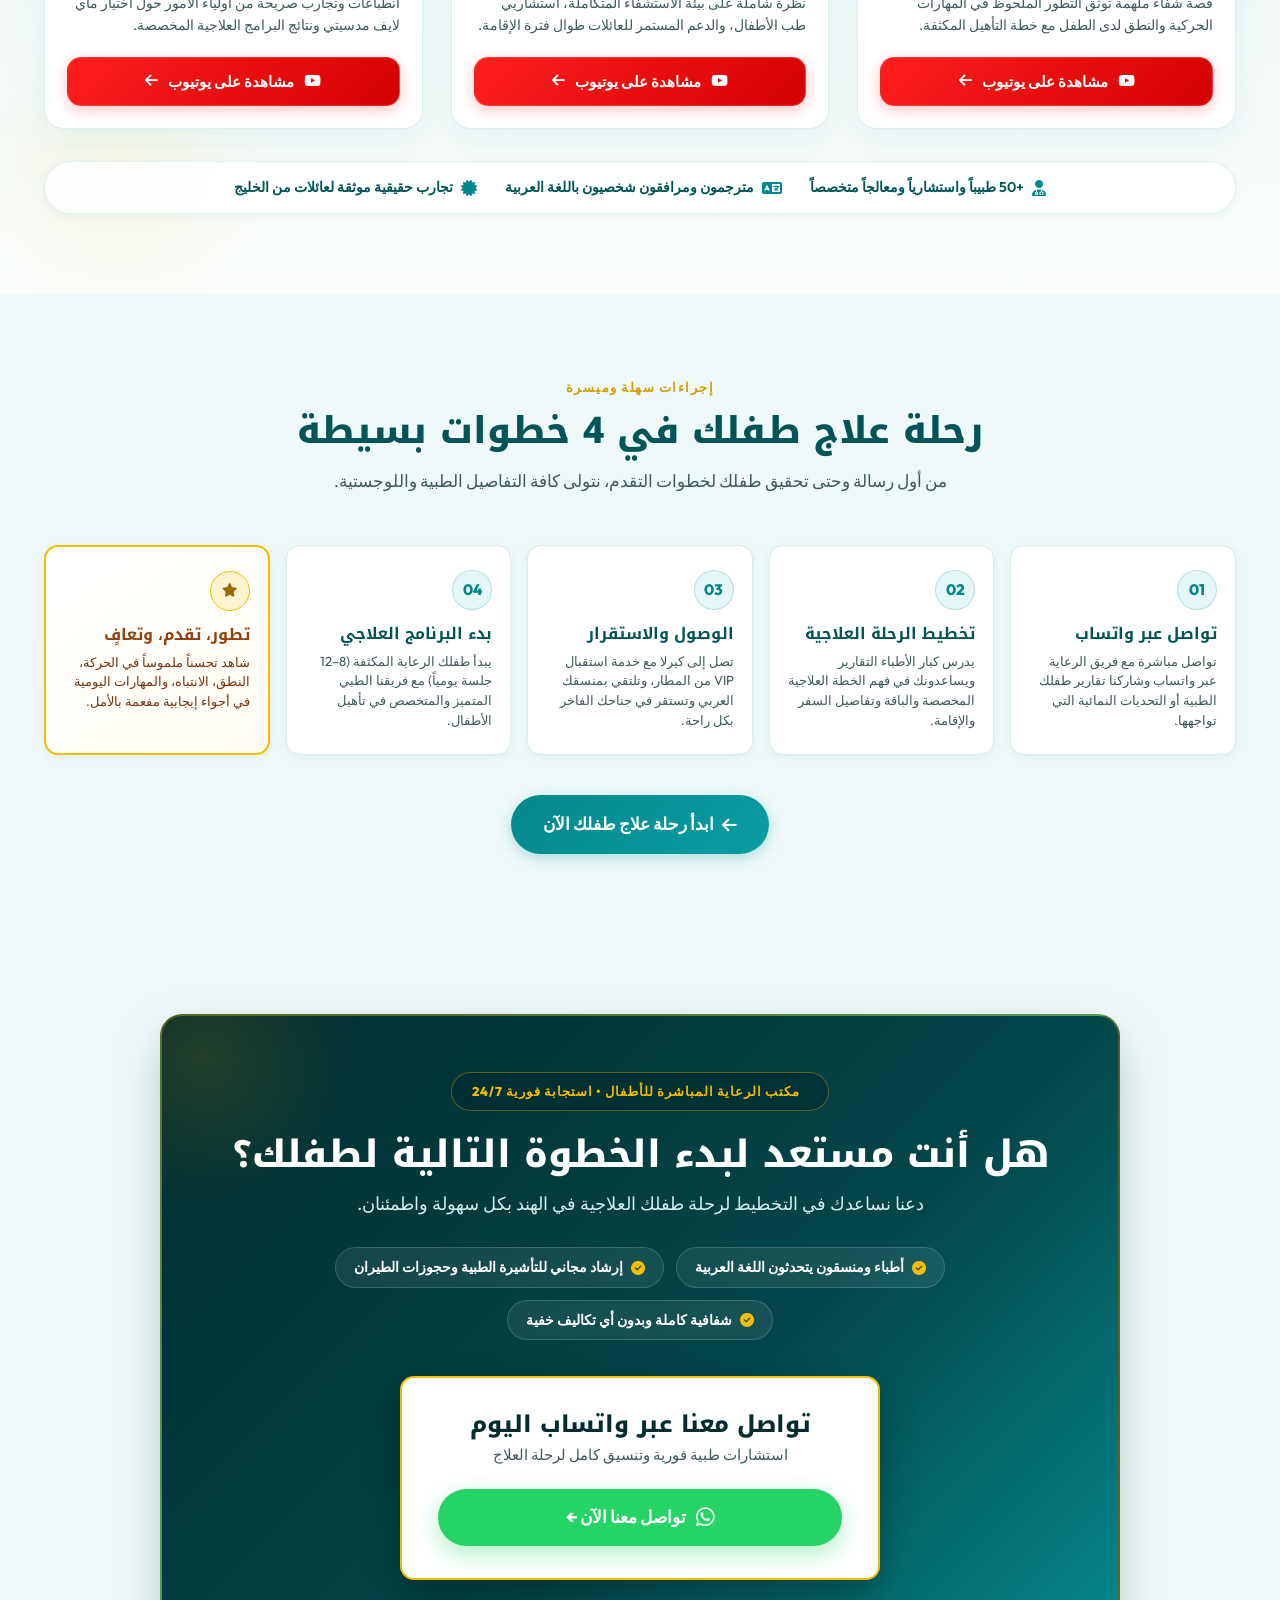
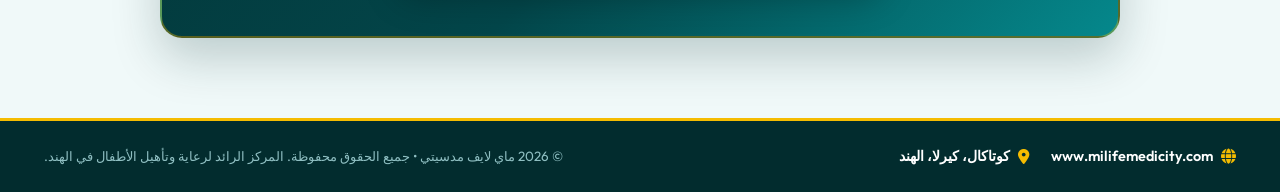
==== commit 2059282a: "Update Dr. Rajesh designation to Chief Physician & Rehab Specialist" ====
--- a/ar.html
+++ b/ar.html
@@ -408,11 +408,11 @@
         <!-- د. راجيش -->
         <div class="doctor-profile-card">
           <div class="doctor-card-media">
-            <img src="assets/images/dr_rajesh.jpg" alt="د. راجيش - طبيب استشاري" class="doctor-portrait-img" loading="lazy">
+            <img src="assets/images/dr_rajesh.jpg" alt="د. راجيش - كبير الأطباء واستشاري التأهيل" class="doctor-portrait-img" loading="lazy">
           </div>
           <div class="doctor-card-body">
             <h3 class="doctor-name">د. راجيش (Dr. Rajesh)</h3>
-            <p class="doctor-designation">Physician • طبيب استشاري</p>
+            <p class="doctor-designation">Chief Physician &amp; Rehab Specialist • كبير الأطباء واستشاري التأهيل</p>
           </div>
         </div>
       </div>
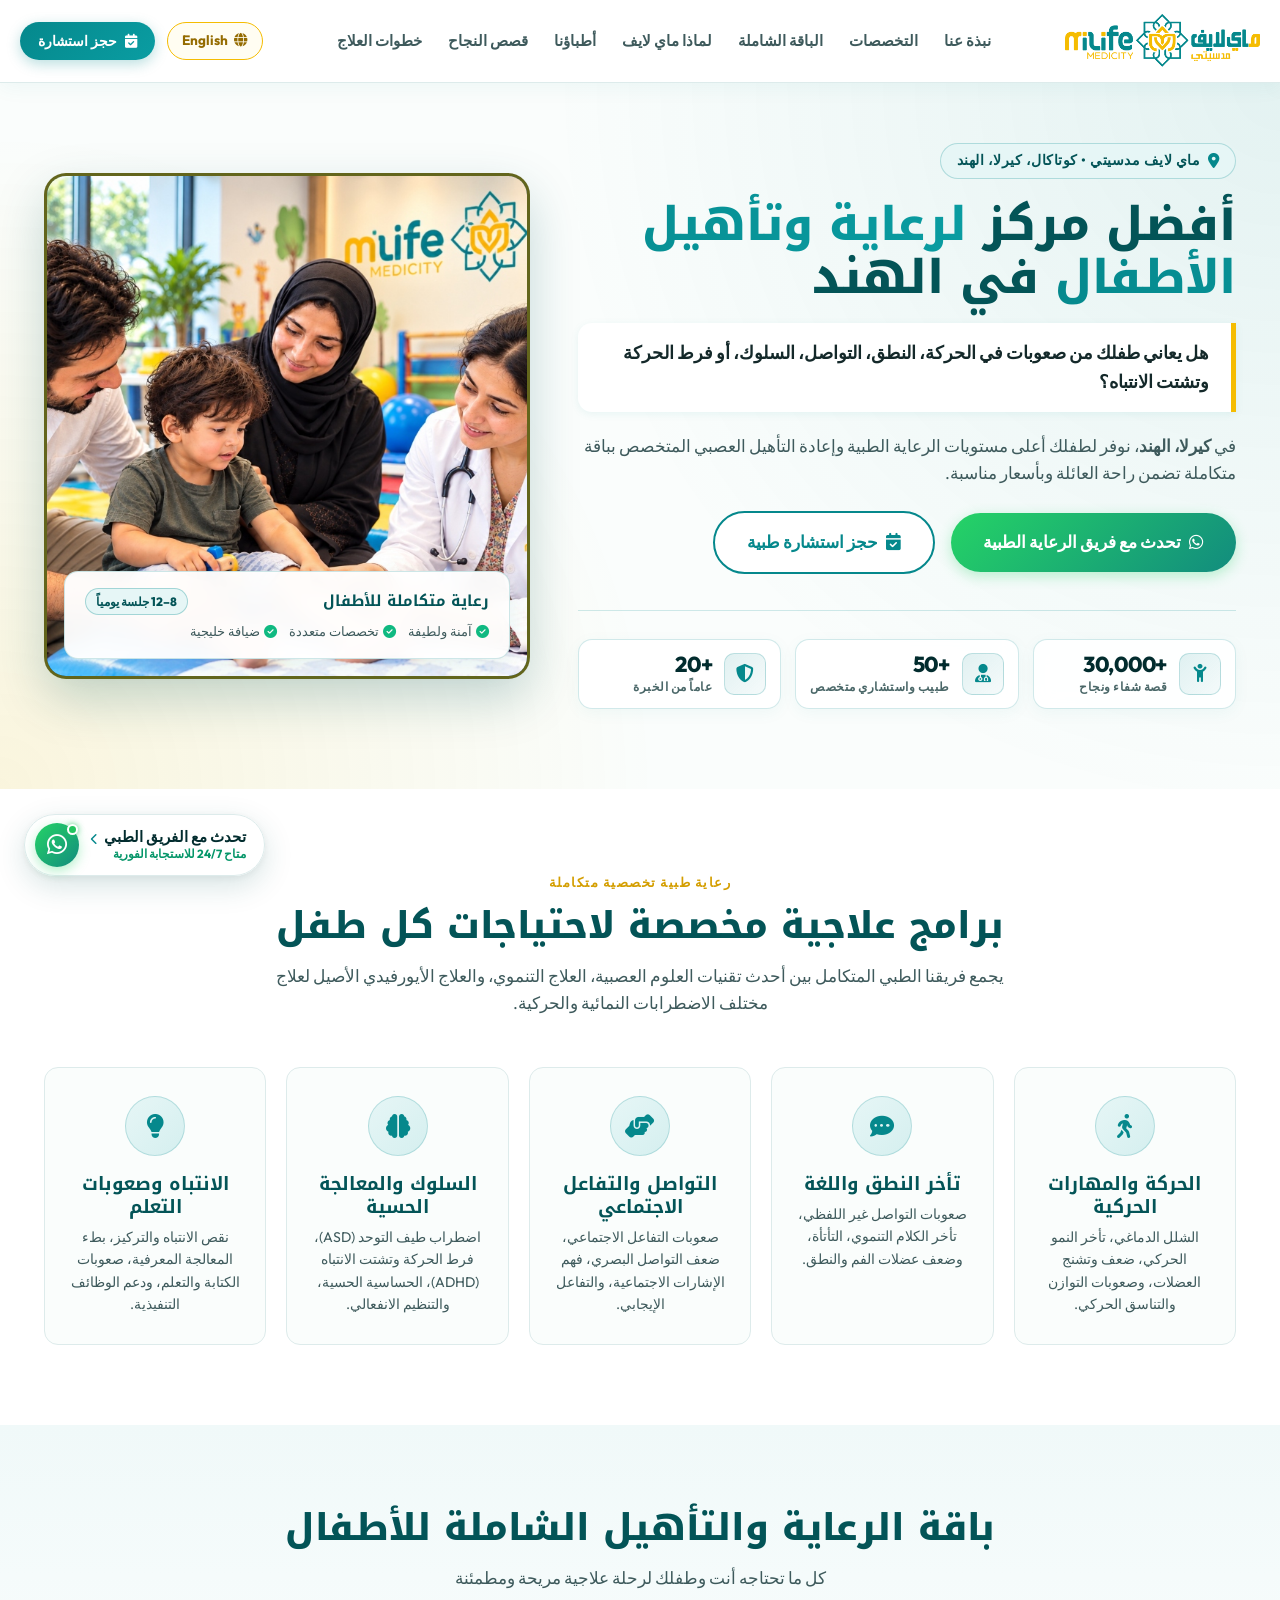
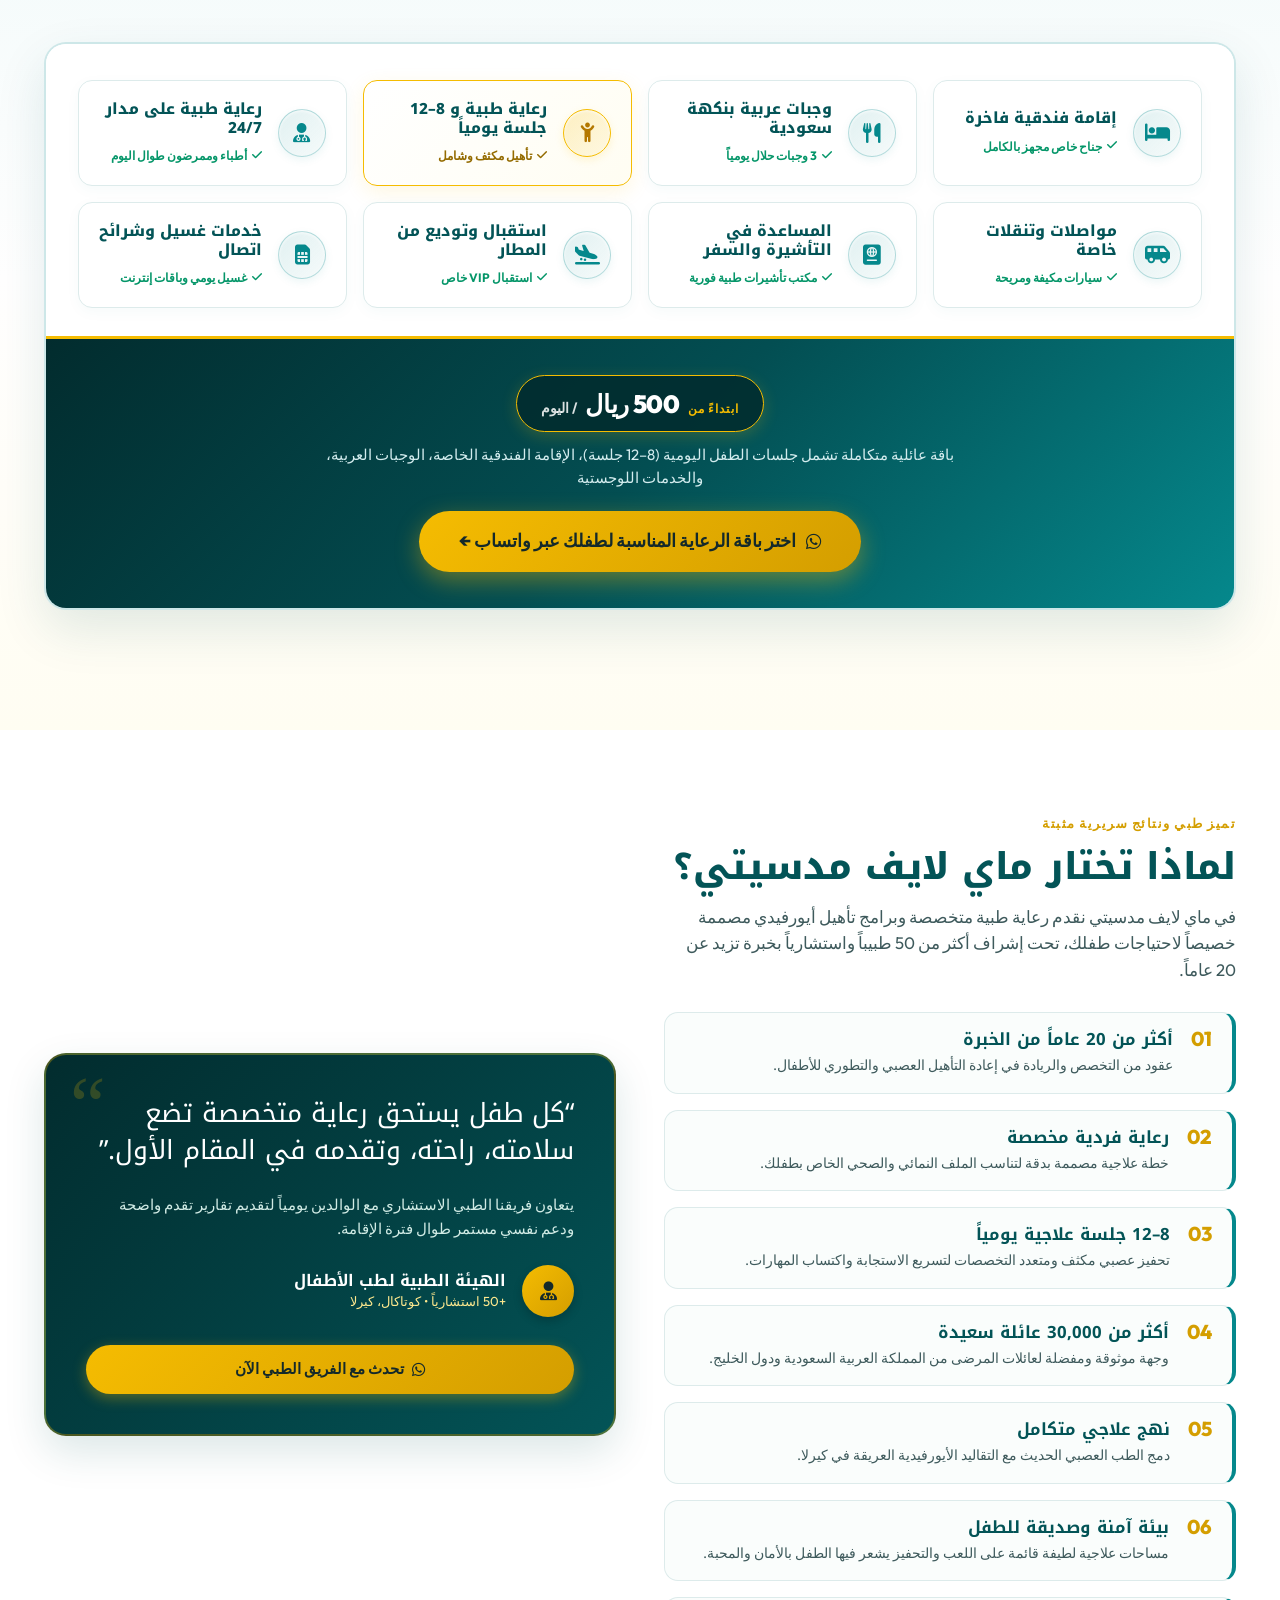
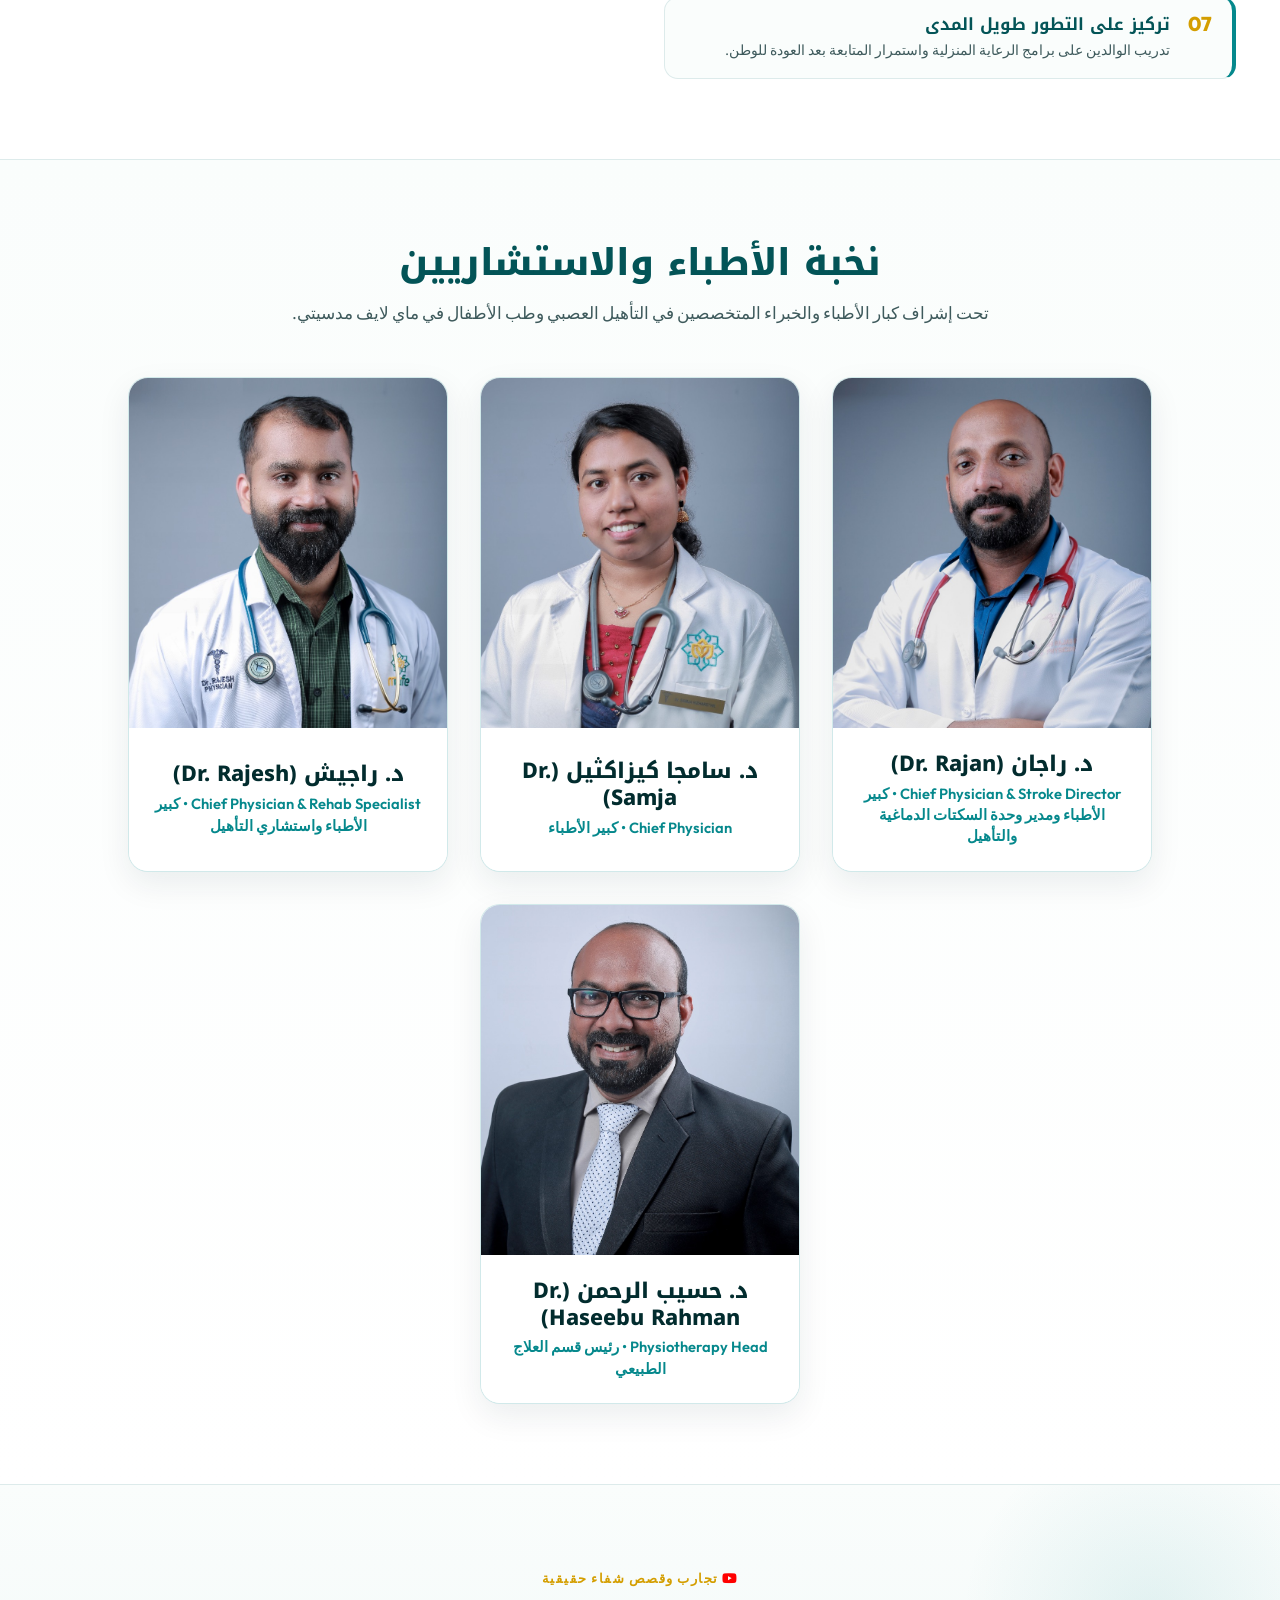
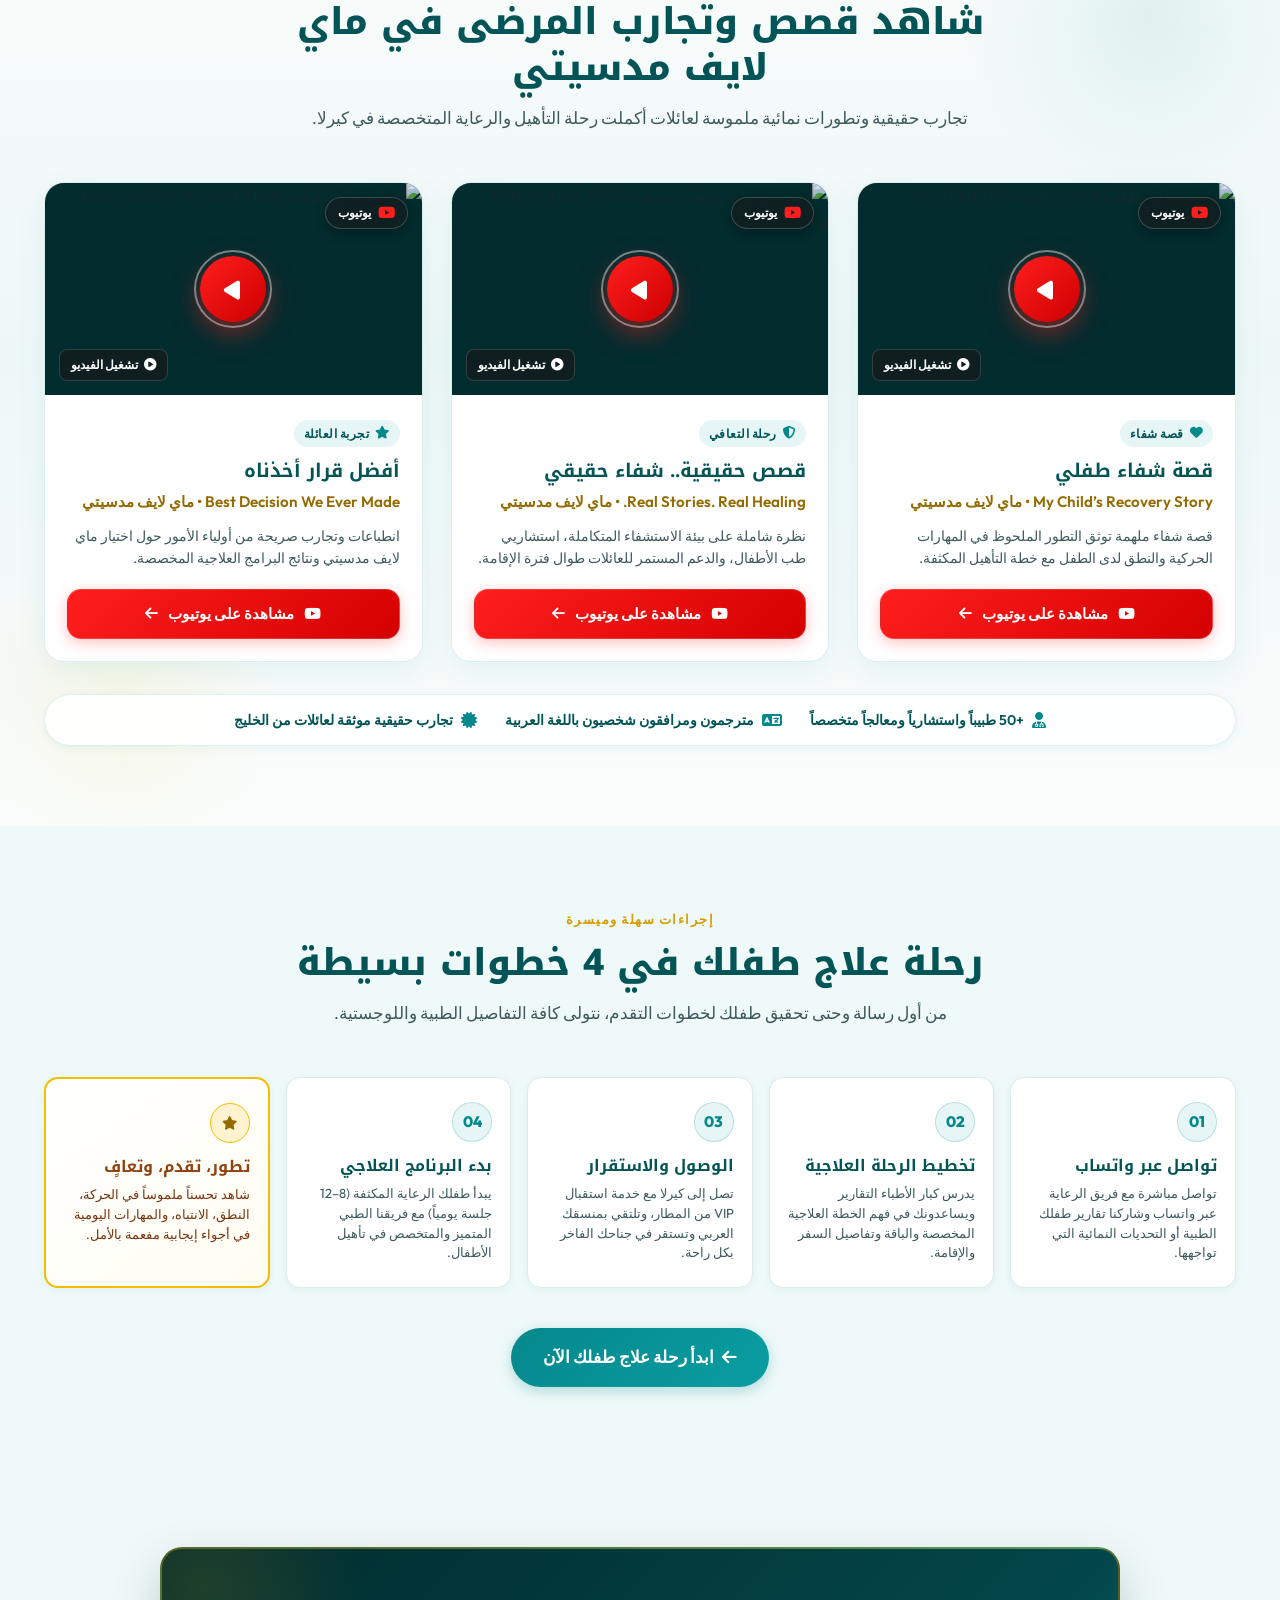
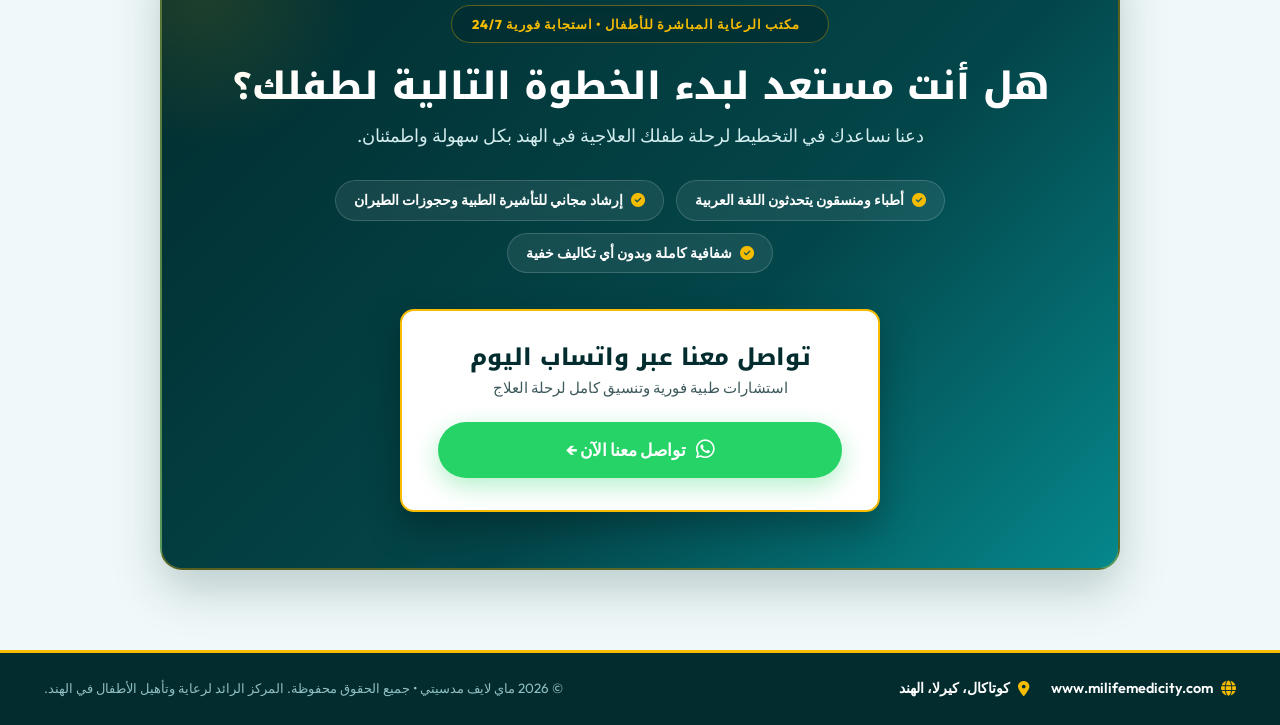
==== commit 97304f38: "Add Dr. Haseebu Rahman to Our Doctors section" ====
--- a/ar.html
+++ b/ar.html
@@ -415,6 +415,17 @@
             <p class="doctor-designation">Chief Physician &amp; Rehab Specialist • كبير الأطباء واستشاري التأهيل</p>
           </div>
         </div>
+
+        <!-- د. حسيب الرحمن -->
+        <div class="doctor-profile-card">
+          <div class="doctor-card-media">
+            <img src="assets/images/dr_haseebu.jpg" alt="د. حسيب الرحمن - رئيس قسم العلاج الطبيعي" class="doctor-portrait-img" loading="lazy">
+          </div>
+          <div class="doctor-card-body">
+            <h3 class="doctor-name">د. حسيب الرحمن (Dr. Haseebu Rahman)</h3>
+            <p class="doctor-designation">Physiotherapy Head • رئيس قسم العلاج الطبيعي</p>
+          </div>
+        </div>
       </div>
     </div>
   </section>
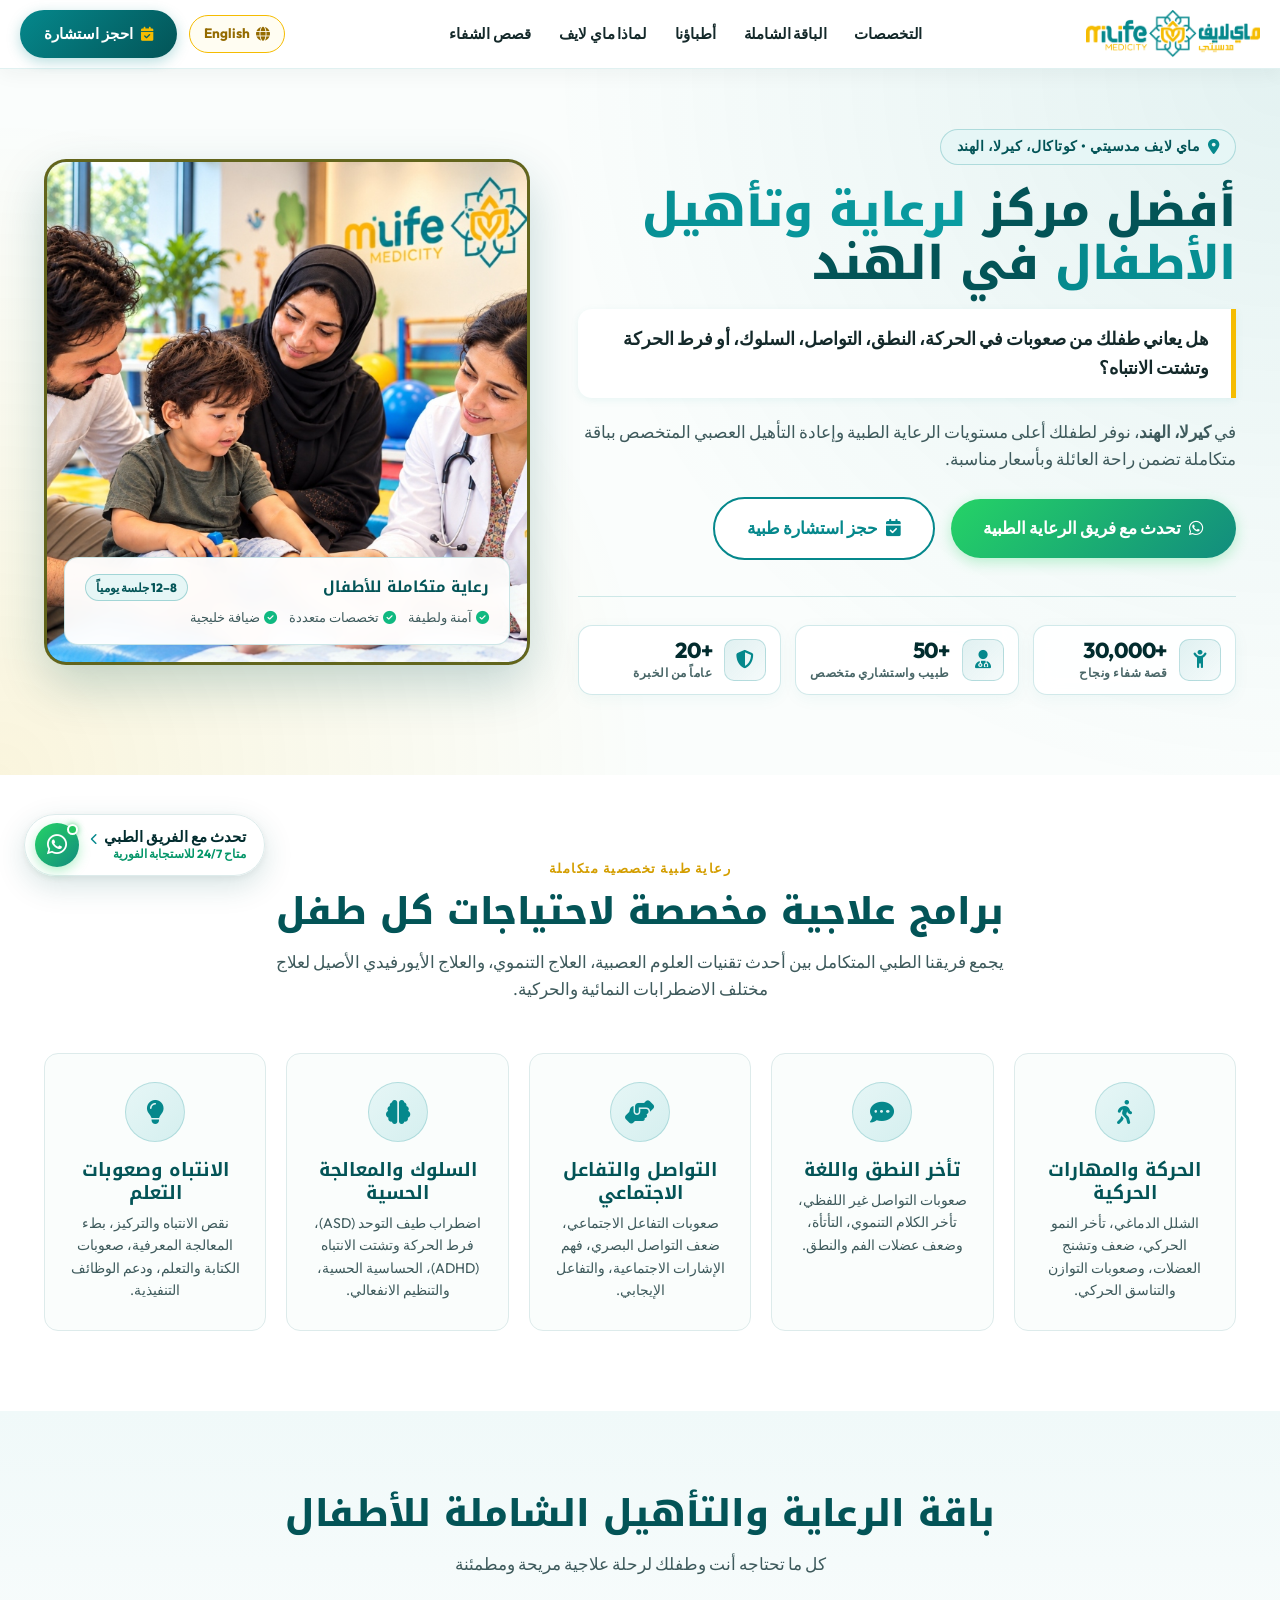
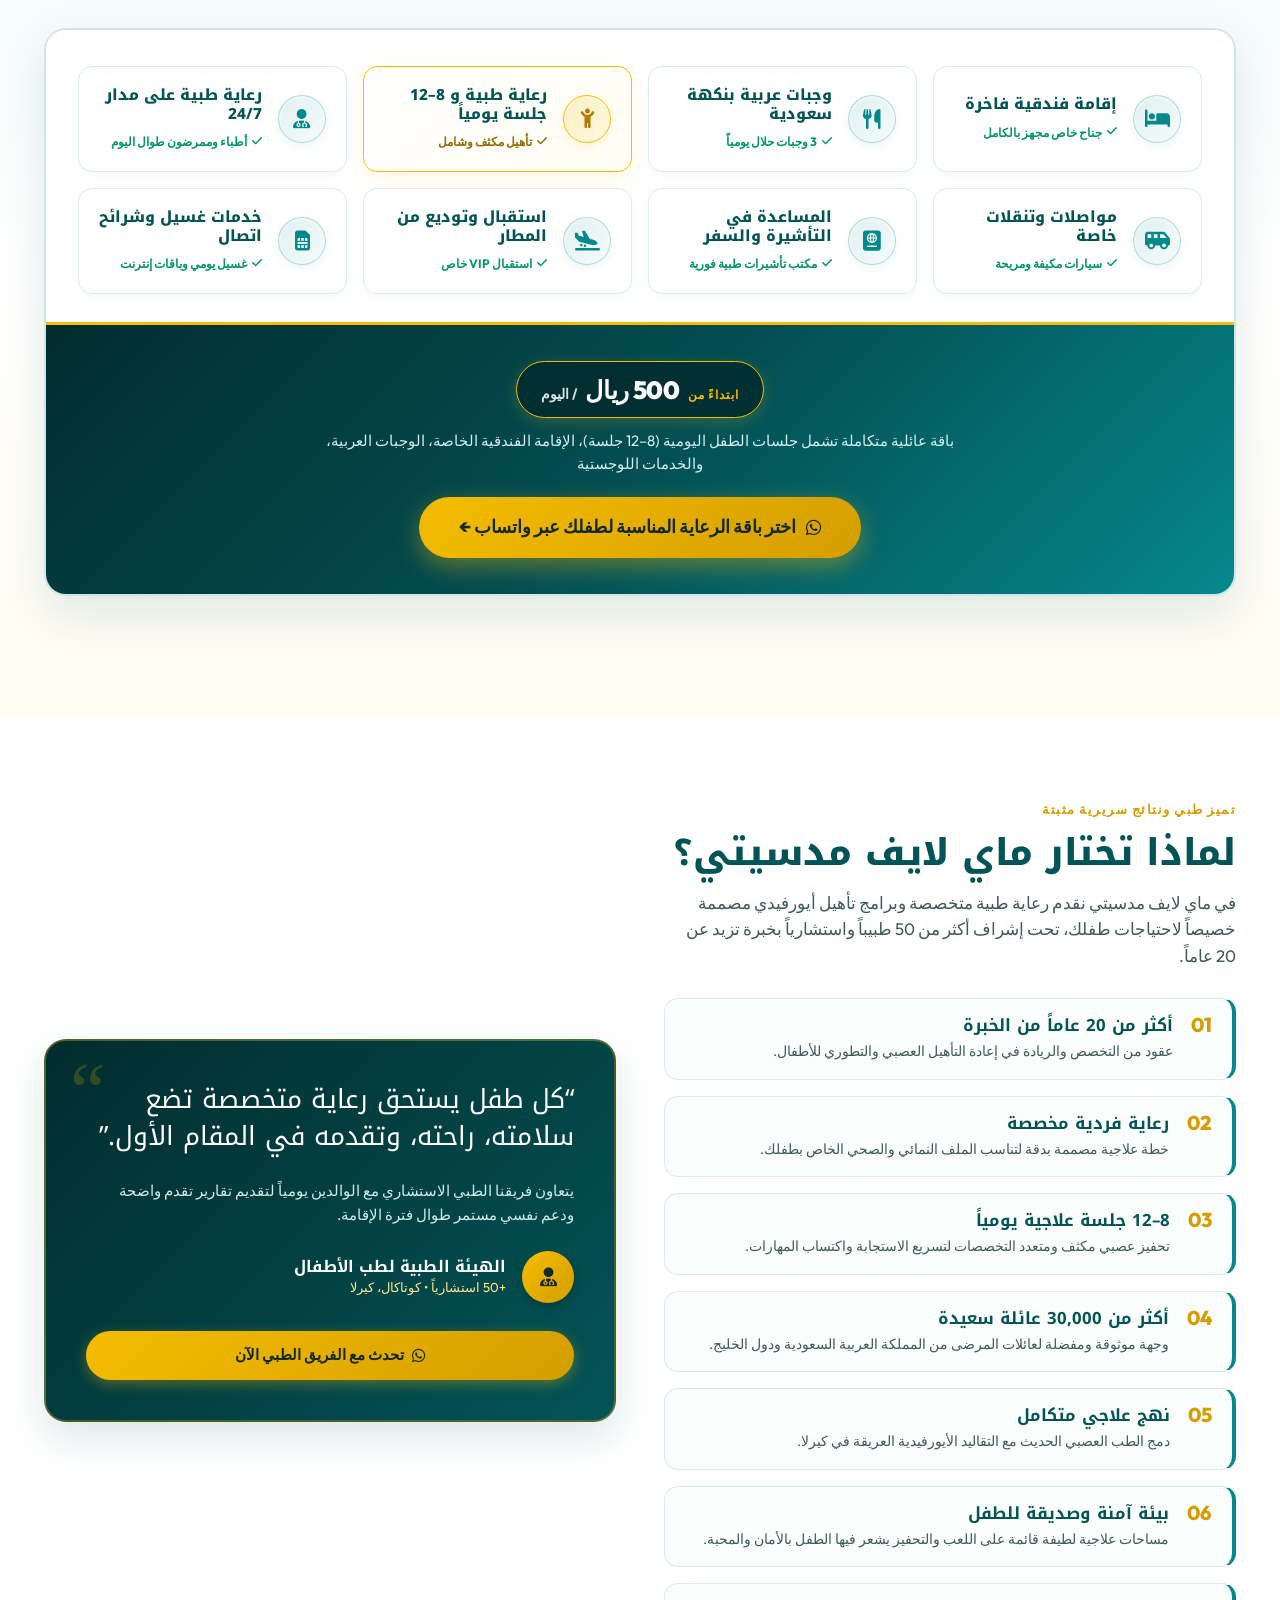
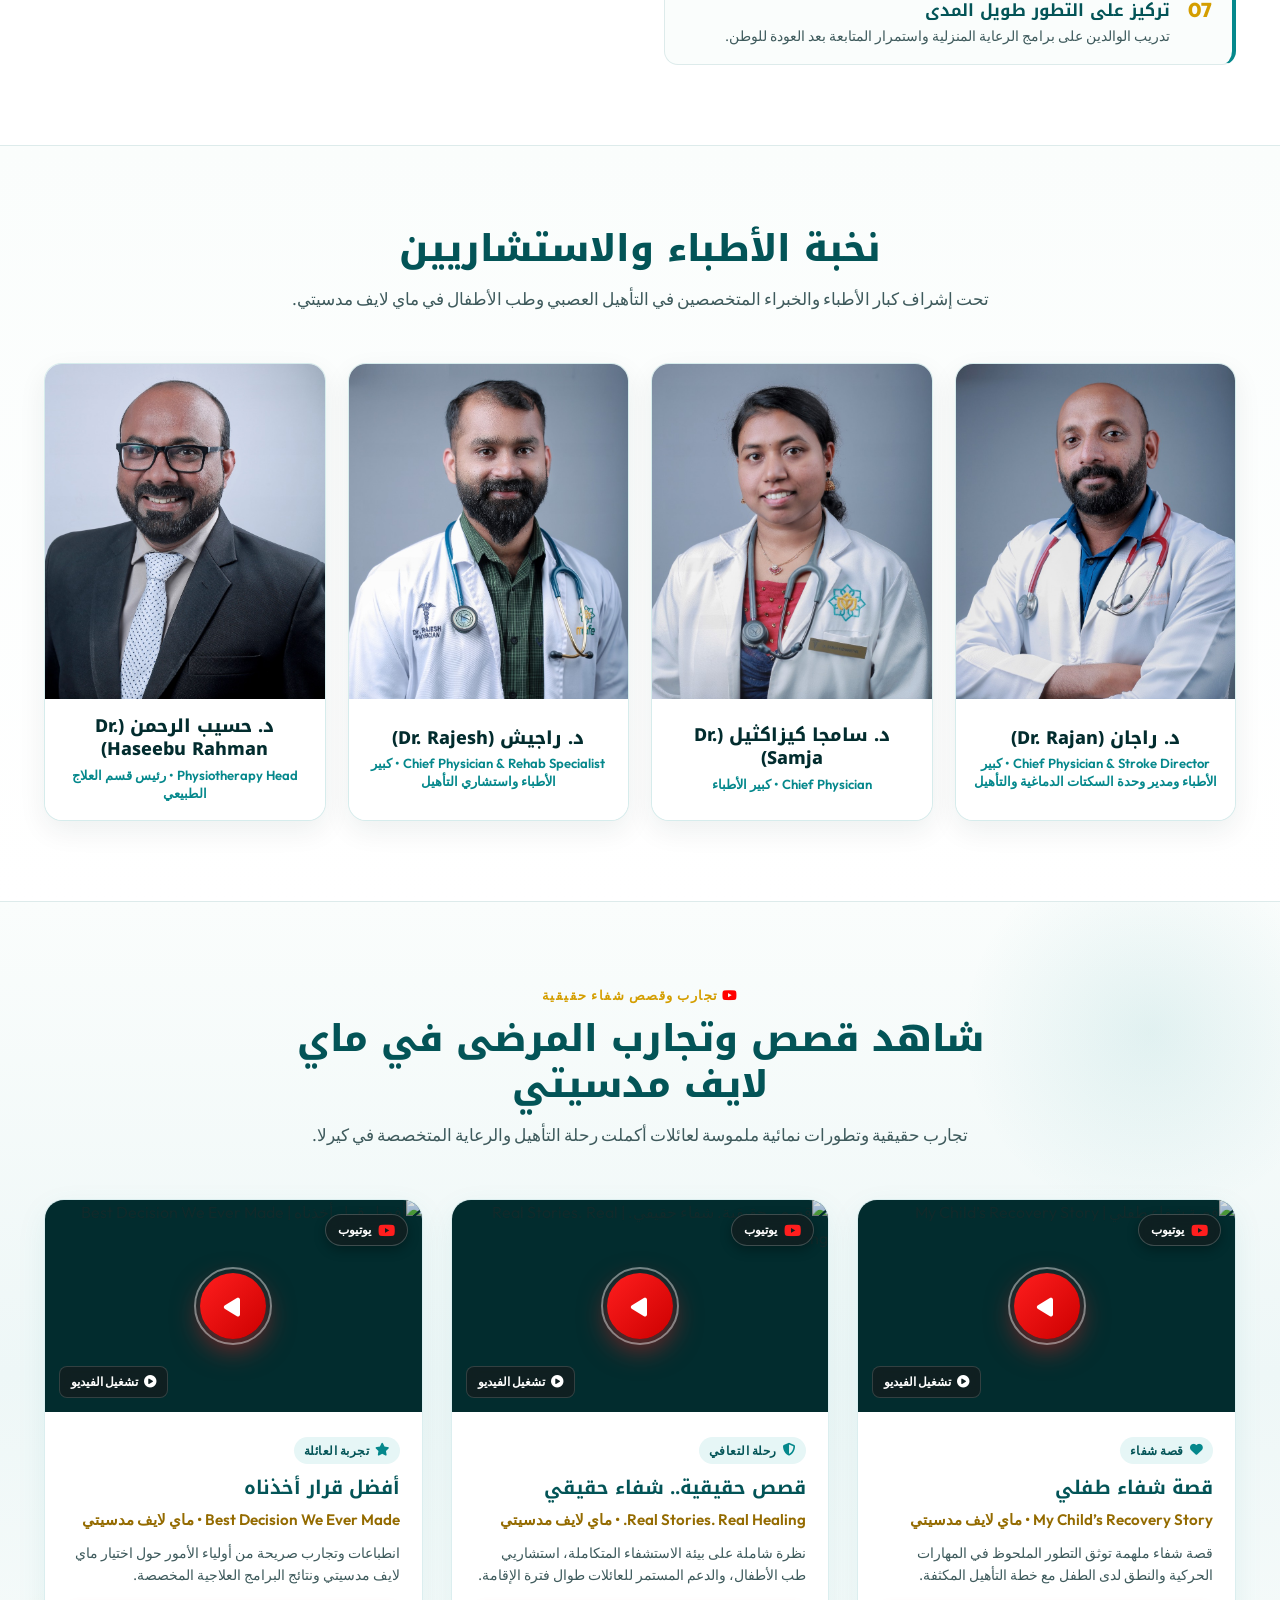
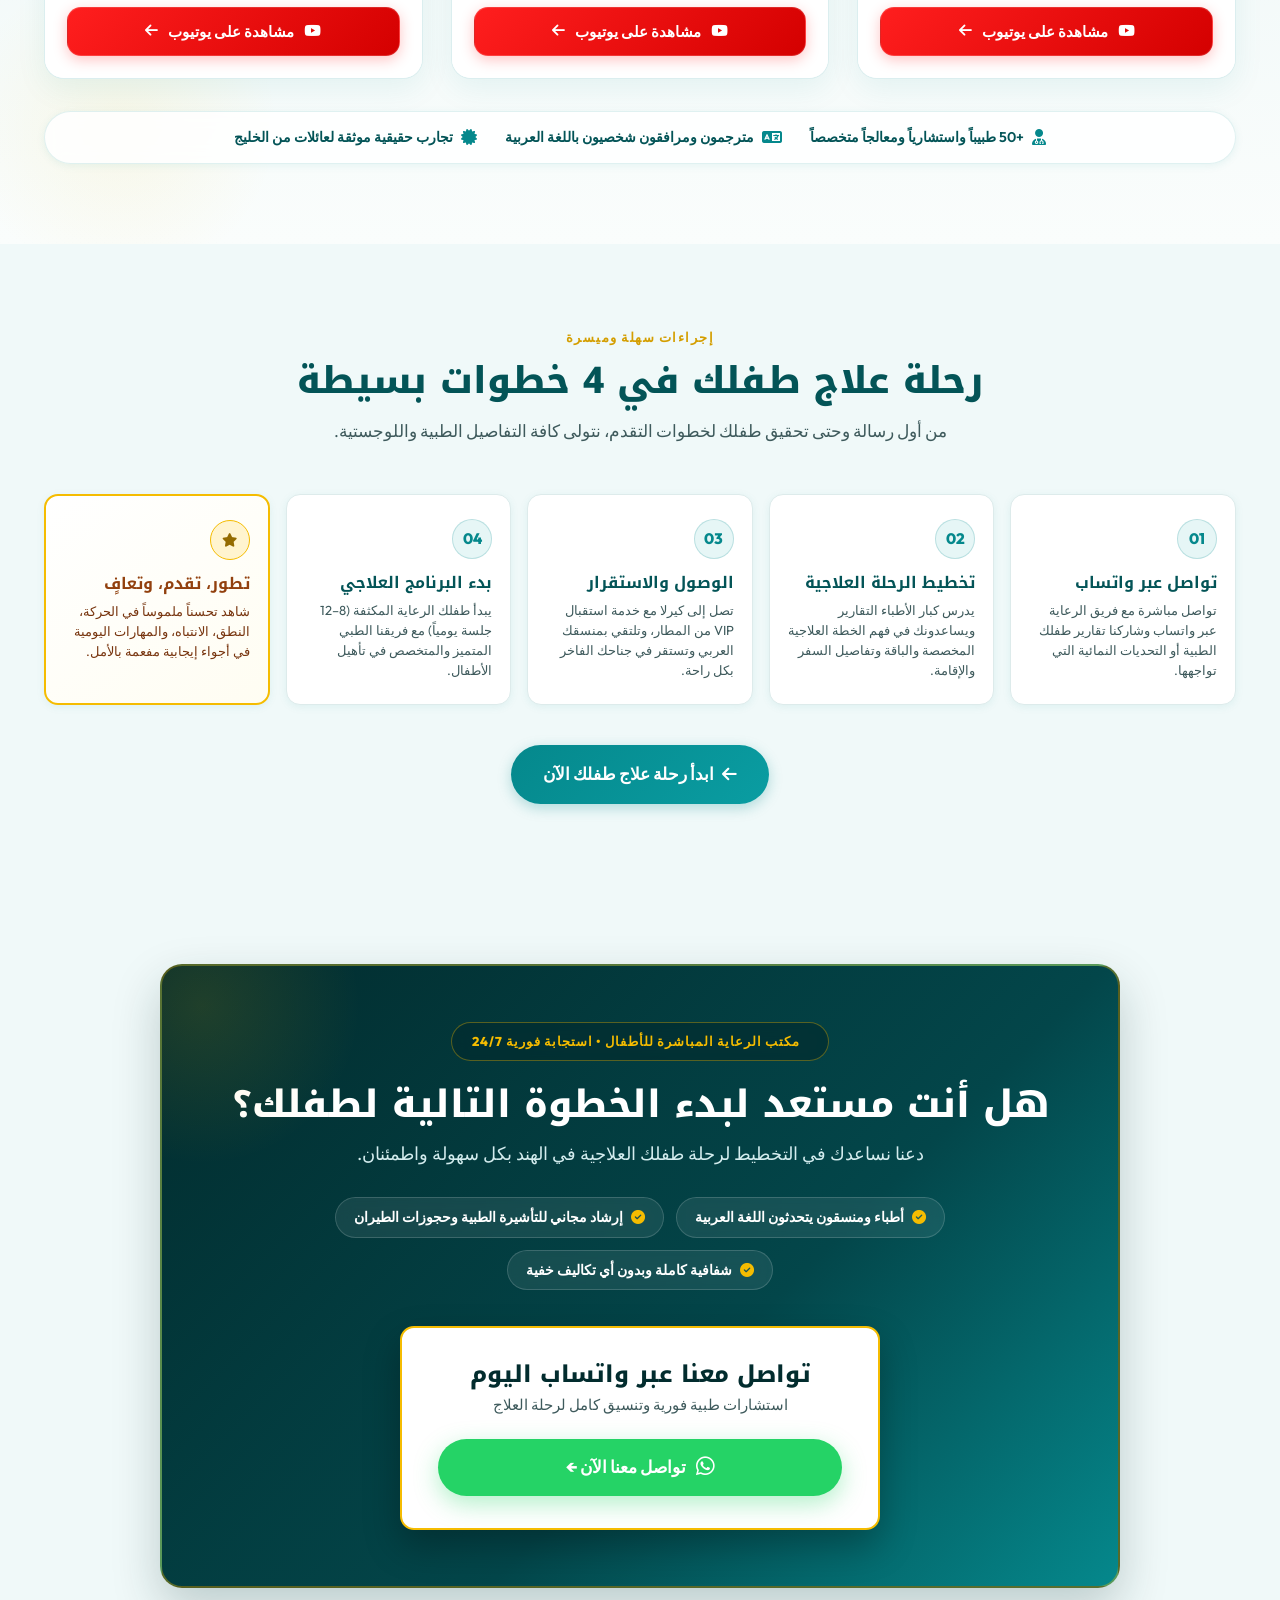
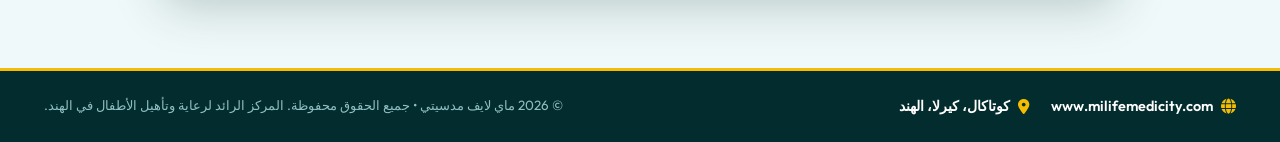
==== commit 5d01f664: "Streamline navbar and upgrade header design" ====
--- a/ar.html
+++ b/ar.html
@@ -29,13 +29,11 @@
 
       <nav>
         <ul class="nav-links" id="navLinks">
-          <li><a href="#about" class="nav-link">نبذة عنا</a></li>
           <li><a href="#conditions" class="nav-link">التخصصات</a></li>
           <li><a href="#package" class="nav-link">الباقة الشاملة</a></li>
+          <li><a href="#doctors" class="nav-link">أطباؤنا</a></li>
           <li><a href="#why-us" class="nav-link">لماذا ماي لايف</a></li>
-          <li><a href="#doctors" class="nav-link">أطباؤنا</a></li>
-          <li><a href="#stories" class="nav-link">قصص النجاح</a></li>
-          <li><a href="#steps" class="nav-link">خطوات العلاج</a></li>
+          <li><a href="#stories" class="nav-link">قصص الشفاء</a></li>
         </ul>
       </nav>
 
@@ -43,8 +41,8 @@
         <a href="index.html" class="lang-switcher-btn" title="Switch to English">
           <i class="fas fa-globe"></i> <span>English</span>
         </a>
-        <a href="#consultation" class="btn btn-primary btn-sm">
-          <i class="fas fa-calendar-check"></i> حجز استشارة
+        <a href="#consultation" class="btn btn-nav-cta">
+          <i class="fas fa-calendar-check"></i> <span>احجز استشارة</span>
         </a>
         <button class="mobile-menu-btn" id="mobileMenuBtn" aria-label="تبديل القائمة">
           <i class="fas fa-bars"></i>
--- a/styles.css
+++ b/styles.css
@@ -108,35 +108,44 @@
   padding: 0 24px;
 }
 
-/* HEADER & NAVBAR (TOP-MOST BAR) */
+/* HEADER & NAVBAR (EXECUTIVE FLOATING GLASS BAR) */
 .site-header {
-  background-color: rgba(255, 255, 255, 0.98);
-  backdrop-filter: blur(12px);
+  background-color: rgba(255, 255, 255, 0.94);
+  backdrop-filter: blur(16px);
+  -webkit-backdrop-filter: blur(16px);
   position: sticky;
   top: 0;
   z-index: 1000;
-  box-shadow: 0 4px 20px rgba(5, 136, 140, 0.06);
-  border-bottom: 1px solid var(--border-color);
-  transition: var(--transition-normal);
+  box-shadow: 0 4px 20px rgba(2, 44, 46, 0.05);
+  border-bottom: 1px solid rgba(5, 136, 140, 0.12);
+  transition: all 0.3s cubic-bezier(0.16, 1, 0.3, 1);
+}
+
+.site-header.scrolled {
+  background-color: rgba(255, 255, 255, 0.98);
+  box-shadow: 0 8px 28px rgba(2, 44, 46, 0.09);
+  border-bottom-color: rgba(5, 136, 140, 0.18);
 }
 
 .navbar {
   display: flex;
   align-items: center;
   justify-content: space-between;
-  padding: 14px 0;
+  padding: 10px 0;
+  height: 68px;
 }
 
 .brand-logo {
   display: flex;
   align-items: center;
-  transition: var(--transition-normal);
+  text-decoration: none;
+  transition: opacity 0.2s ease;
 }
 
 .site-logo-img {
-  height: 54px;
+  height: 48px;
   width: auto;
-  max-width: 250px;
+  max-width: 220px;
   object-fit: contain;
   display: block;
   transition: transform 0.3s ease;
@@ -149,16 +158,21 @@
 .nav-links {
   display: flex;
   align-items: center;
-  gap: 26px;
+  gap: 28px;
   list-style: none;
+  margin: 0;
+  padding: 0;
 }
 
 .nav-link {
   font-weight: 600;
-  color: var(--text-muted);
-  font-size: 0.95rem;
-  transition: var(--transition-fast);
+  color: var(--text-main);
+  font-size: 0.93rem;
+  letter-spacing: -0.15px;
+  transition: color 0.2s ease;
   position: relative;
+  padding: 6px 0;
+  text-decoration: none;
 }
 
 .nav-link:hover, .nav-link.active {
@@ -168,15 +182,18 @@
 .nav-link::after {
   content: '';
   position: absolute;
-  bottom: -4px;
-  left: 0;
+  bottom: 0;
+  left: 50%;
+  transform: translateX(-50%);
   width: 0%;
-  height: 2px;
+  height: 2.5px;
+  border-radius: var(--radius-full);
   background: var(--secondary);
-  transition: width 0.3s ease;
-}
-
-.nav-link:hover::after {
+  transition: width 0.25s cubic-bezier(0.16, 1, 0.3, 1);
+}
+
+.nav-link:hover::after,
+.nav-link.active::after {
   width: 100%;
 }
 
@@ -184,6 +201,64 @@
   display: flex;
   align-items: center;
   gap: 12px;
+}
+
+/* Language Switcher Pill */
+.lang-switcher-btn {
+  display: inline-flex;
+  align-items: center;
+  gap: 6px;
+  background: var(--primary-subtle);
+  border: 1.5px solid rgba(5, 136, 140, 0.22);
+  color: var(--primary-dark);
+  font-size: 0.84rem;
+  font-weight: 700;
+  padding: 7px 14px;
+  border-radius: var(--radius-full);
+  text-decoration: none;
+  transition: all 0.25s ease;
+  cursor: pointer;
+}
+
+.lang-switcher-btn:hover {
+  background: var(--primary);
+  border-color: var(--primary);
+  color: #FFFFFF;
+  transform: translateY(-1px);
+  box-shadow: 0 4px 12px rgba(5, 136, 140, 0.2);
+}
+
+.lang-switcher-btn i {
+  font-size: 0.88rem;
+}
+
+/* Header Consultation CTA */
+.btn-nav-cta {
+  display: inline-flex;
+  align-items: center;
+  justify-content: center;
+  gap: 8px;
+  padding: 9px 20px;
+  background: linear-gradient(135deg, var(--primary) 0%, var(--primary-dark) 100%);
+  color: #FFFFFF !important;
+  font-size: 0.88rem;
+  font-weight: 700;
+  border-radius: var(--radius-full);
+  box-shadow: 0 4px 14px rgba(5, 136, 140, 0.28);
+  transition: all 0.25s cubic-bezier(0.16, 1, 0.3, 1);
+  text-decoration: none;
+  white-space: nowrap;
+}
+
+.btn-nav-cta:hover {
+  transform: translateY(-2px);
+  box-shadow: 0 8px 22px rgba(5, 136, 140, 0.4);
+  background: linear-gradient(135deg, var(--primary-light) 0%, var(--primary) 100%);
+}
+
+.btn-nav-cta i {
+  font-size: 0.88rem;
+  color: var(--secondary);
 }
 
 /* BUTTON SYSTEM */
@@ -2631,7 +2706,7 @@
 }
 
 /* ==========================================================
-   DOCTORS & MEDICAL LEADERSHIP SECTION
+   DOCTORS & MEDICAL LEADERSHIP SECTION (SINGLE-ROW EXECUTIVE GRID)
    ========================================================== */
 .doctors-section {
   background: linear-gradient(180deg, var(--bg-cream) 0%, #FFFFFF 100%);
@@ -2641,21 +2716,20 @@
 }
 
 .doctors-grid {
-  display: flex;
-  justify-content: center;
+  display: grid;
+  grid-template-columns: repeat(4, 1fr);
+  gap: 22px;
   align-items: stretch;
-  flex-wrap: wrap;
-  gap: 32px;
-  margin-top: 10px;
+  margin-top: 16px;
+  width: 100%;
 }
 
 .doctor-profile-card {
   background: #FFFFFF;
-  border-radius: 20px;
-  border: 1px solid rgba(5, 136, 140, 0.18);
-  box-shadow: 0 12px 32px rgba(2, 44, 46, 0.08);
+  border-radius: 18px;
+  border: 1px solid rgba(5, 136, 140, 0.16);
+  box-shadow: 0 10px 28px rgba(2, 44, 46, 0.07);
   overflow: hidden;
-  max-width: 320px;
   width: 100%;
   display: flex;
   flex-direction: column;
@@ -2664,14 +2738,14 @@
 
 .doctor-profile-card:hover {
   transform: translateY(-6px);
-  box-shadow: 0 20px 42px rgba(2, 44, 46, 0.14);
+  box-shadow: 0 18px 38px rgba(2, 44, 46, 0.13);
   border-color: var(--primary);
 }
 
 .doctor-card-media {
   position: relative;
   width: 100%;
-  height: 350px;
+  aspect-ratio: 4 / 4.8;
   overflow: hidden;
   background: #EEF5F5;
 }
@@ -2682,39 +2756,15 @@
   object-fit: cover;
   object-position: top center;
   transition: transform 0.5s cubic-bezier(0.16, 1, 0.3, 1);
+  display: block;
 }
 
 .doctor-profile-card:hover .doctor-portrait-img {
   transform: scale(1.05);
 }
 
-.doctor-badge-floating {
-  position: absolute;
-  bottom: 14px;
-  left: 14px;
-  background: rgba(2, 44, 46, 0.9);
-  backdrop-filter: blur(8px);
-  -webkit-backdrop-filter: blur(8px);
-  color: var(--secondary);
-  font-size: 0.78rem;
-  font-weight: 700;
-  letter-spacing: 0.3px;
-  padding: 6px 14px;
-  border-radius: var(--radius-full);
-  border: 1px solid rgba(245, 188, 1, 0.35);
-  box-shadow: 0 4px 12px rgba(0, 0, 0, 0.25);
-  display: inline-flex;
-  align-items: center;
-  gap: 6px;
-}
-
-[dir="rtl"] .doctor-badge-floating {
-  left: auto;
-  right: 14px;
-}
-
 .doctor-card-body {
-  padding: 22px 20px 24px;
+  padding: 16px 14px 18px;
   text-align: center;
   display: flex;
   flex-direction: column;
@@ -2726,40 +2776,49 @@
 
 .doctor-name {
   font-family: var(--font-heading);
-  font-size: 1.35rem;
+  font-size: 1.12rem;
   font-weight: 800;
   color: var(--primary-deep);
-  margin-bottom: 6px;
-  letter-spacing: -0.3px;
+  margin-bottom: 4px;
+  letter-spacing: -0.2px;
+  line-height: 1.3;
 }
 
 .doctor-designation {
-  font-size: 0.92rem;
+  font-size: 0.82rem;
   font-weight: 600;
   color: var(--primary);
-  line-height: 1.45;
+  line-height: 1.4;
   margin: 0;
 }
 
-@media (max-width: 768px) {
+/* Responsive Breakpoints */
+@media (max-width: 1024px) and (min-width: 641px) {
   .doctors-grid {
+    grid-template-columns: repeat(2, 1fr);
     gap: 20px;
   }
-
-  .doctor-profile-card {
-    max-width: 290px;
+}
+
+@media (max-width: 640px) {
+  .doctors-grid {
+    grid-template-columns: 1fr;
+    gap: 18px;
+    max-width: 320px;
+    margin: 16px auto 0;
   }
 
   .doctor-card-media {
-    height: 310px;
+    aspect-ratio: 4 / 4.6;
   }
 
   .doctor-name {
-    font-size: 1.22rem;
+    font-size: 1.15rem;
   }
 
   .doctor-designation {
-    font-size: 0.88rem;
-  }
-}
-
+    font-size: 0.86rem;
+  }
+}
+
+
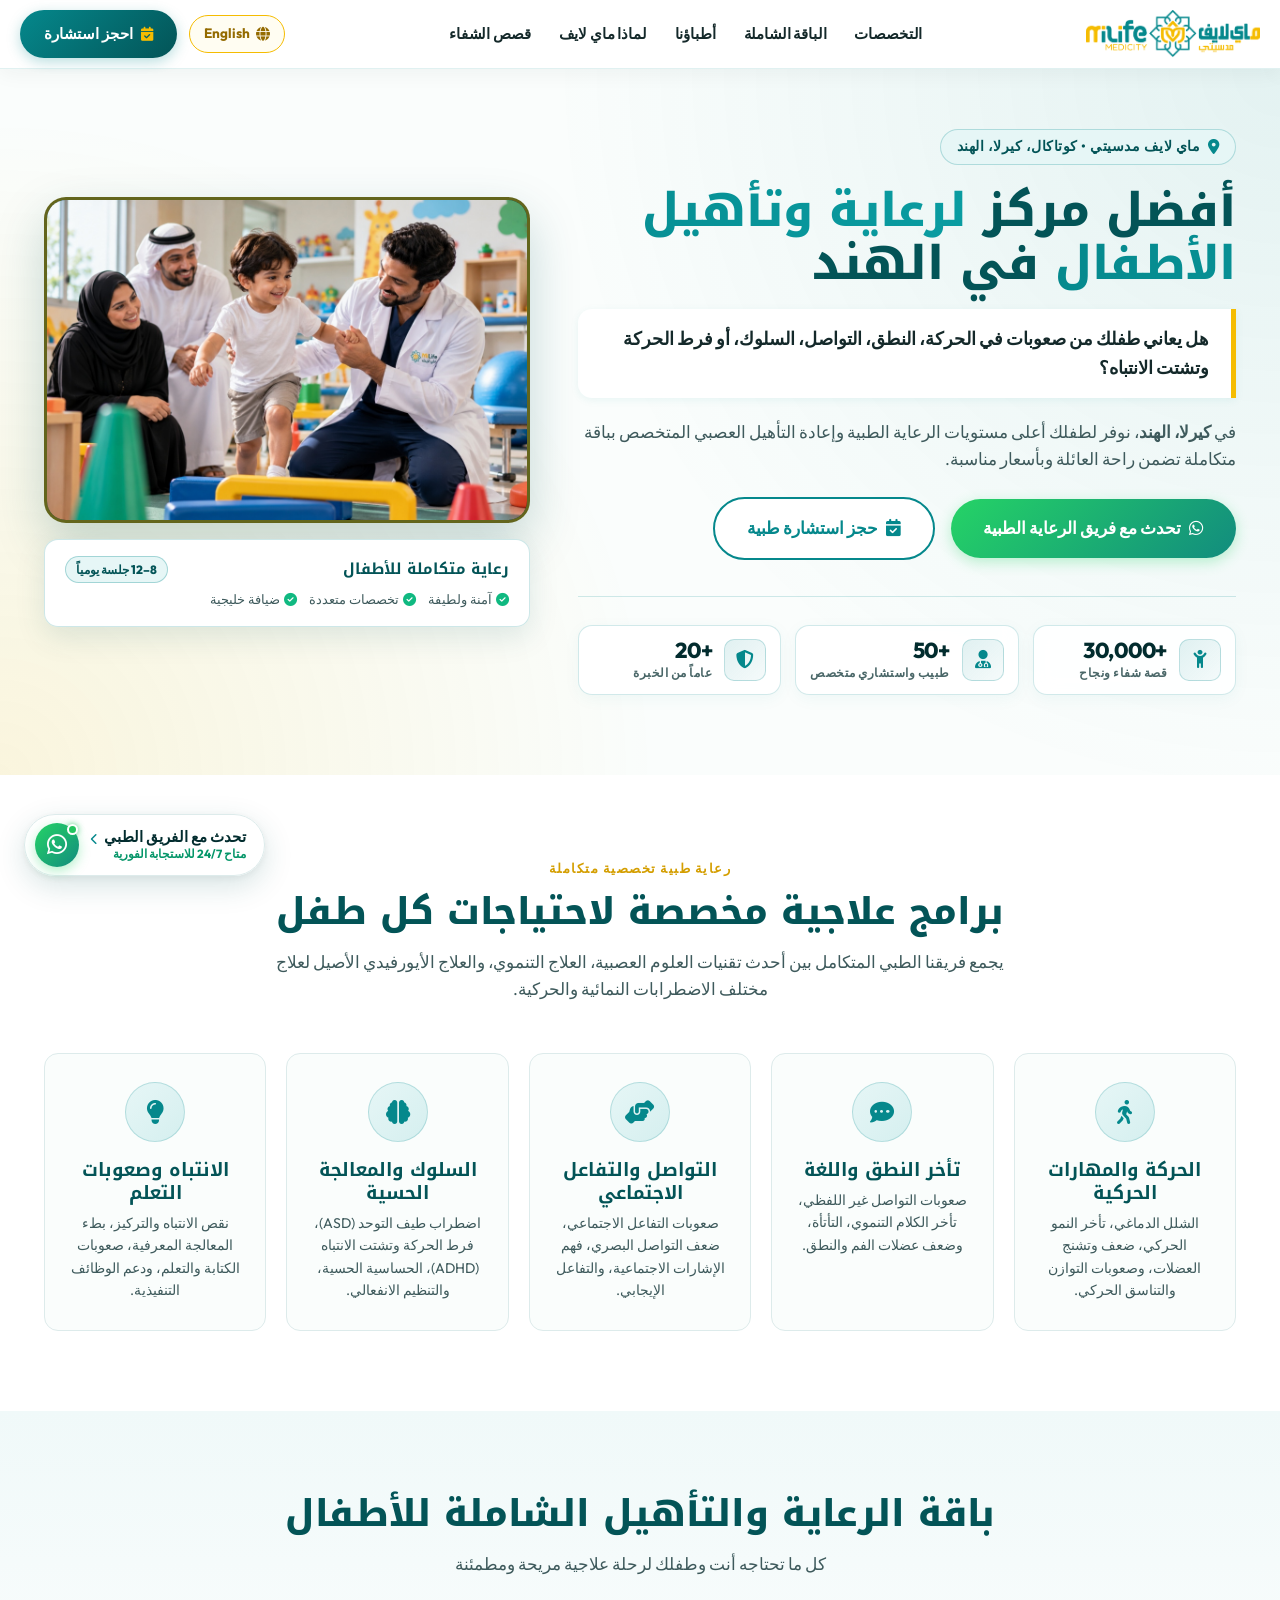
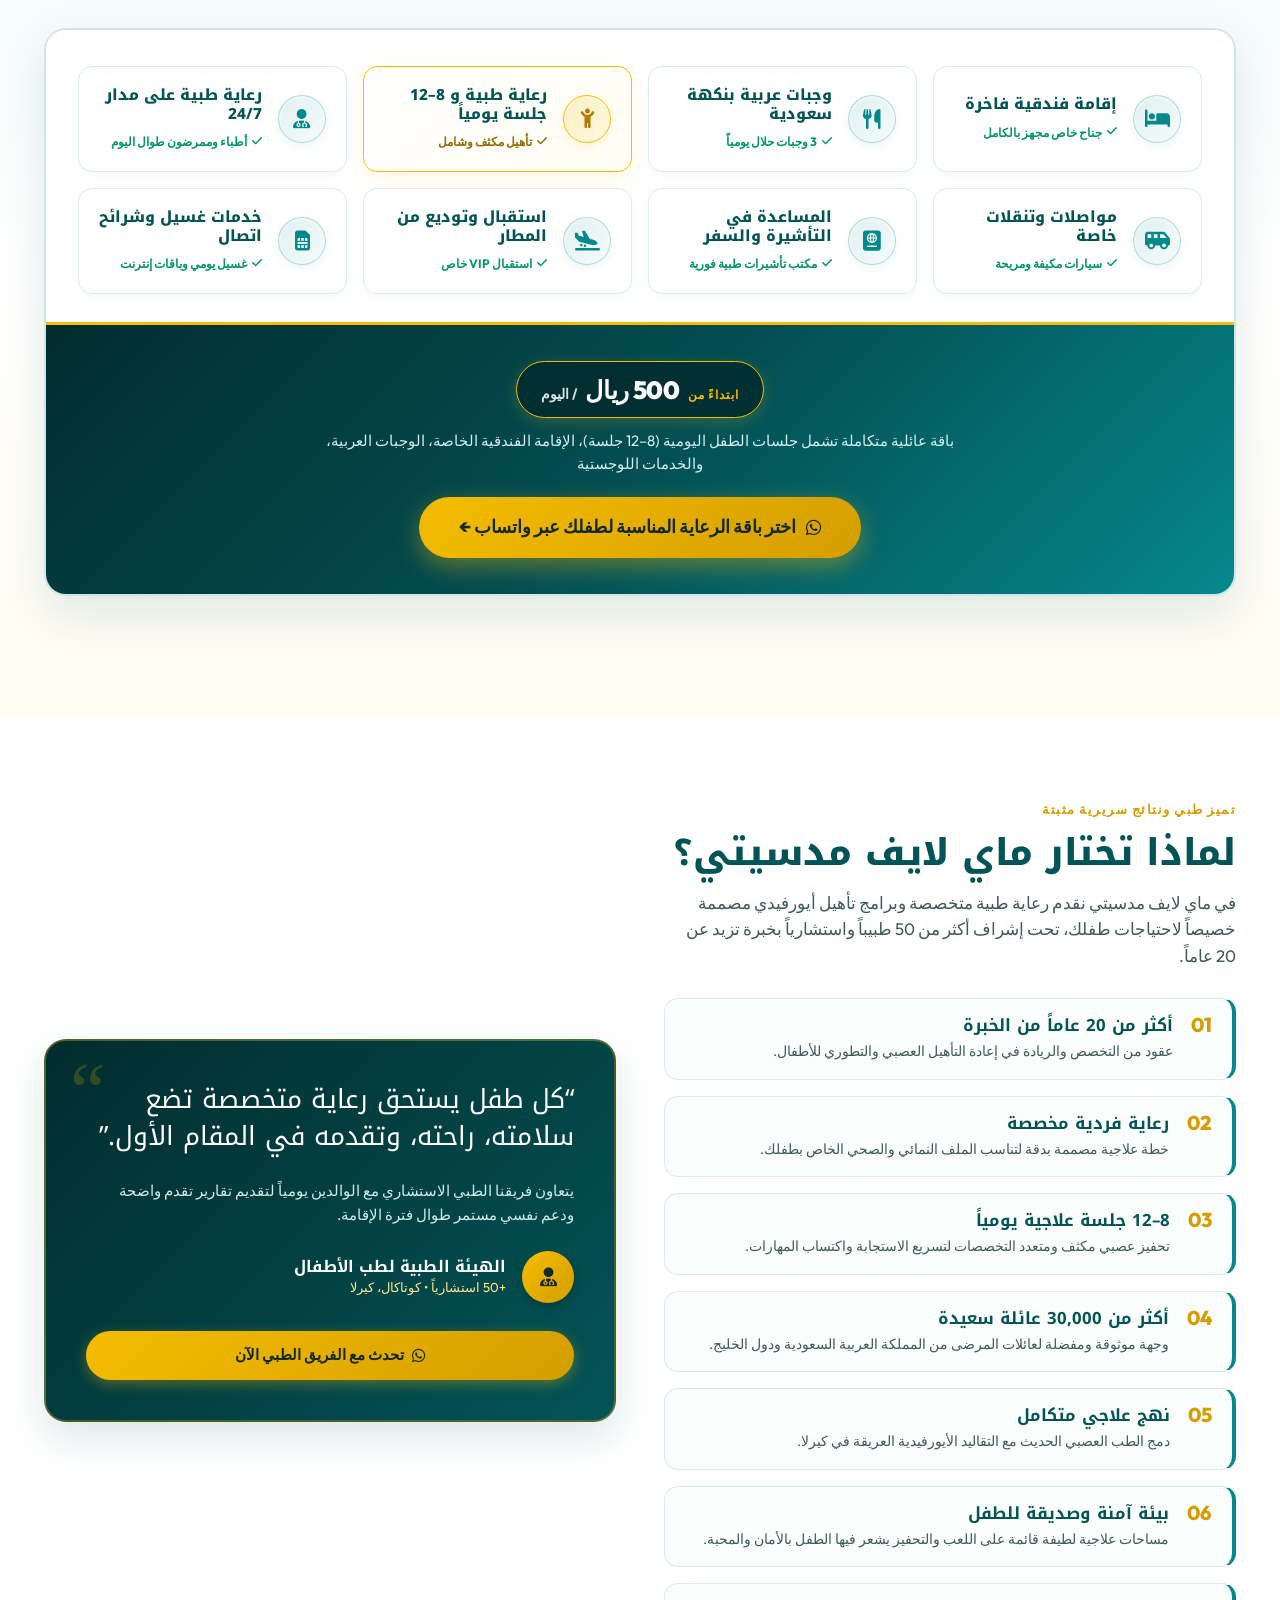
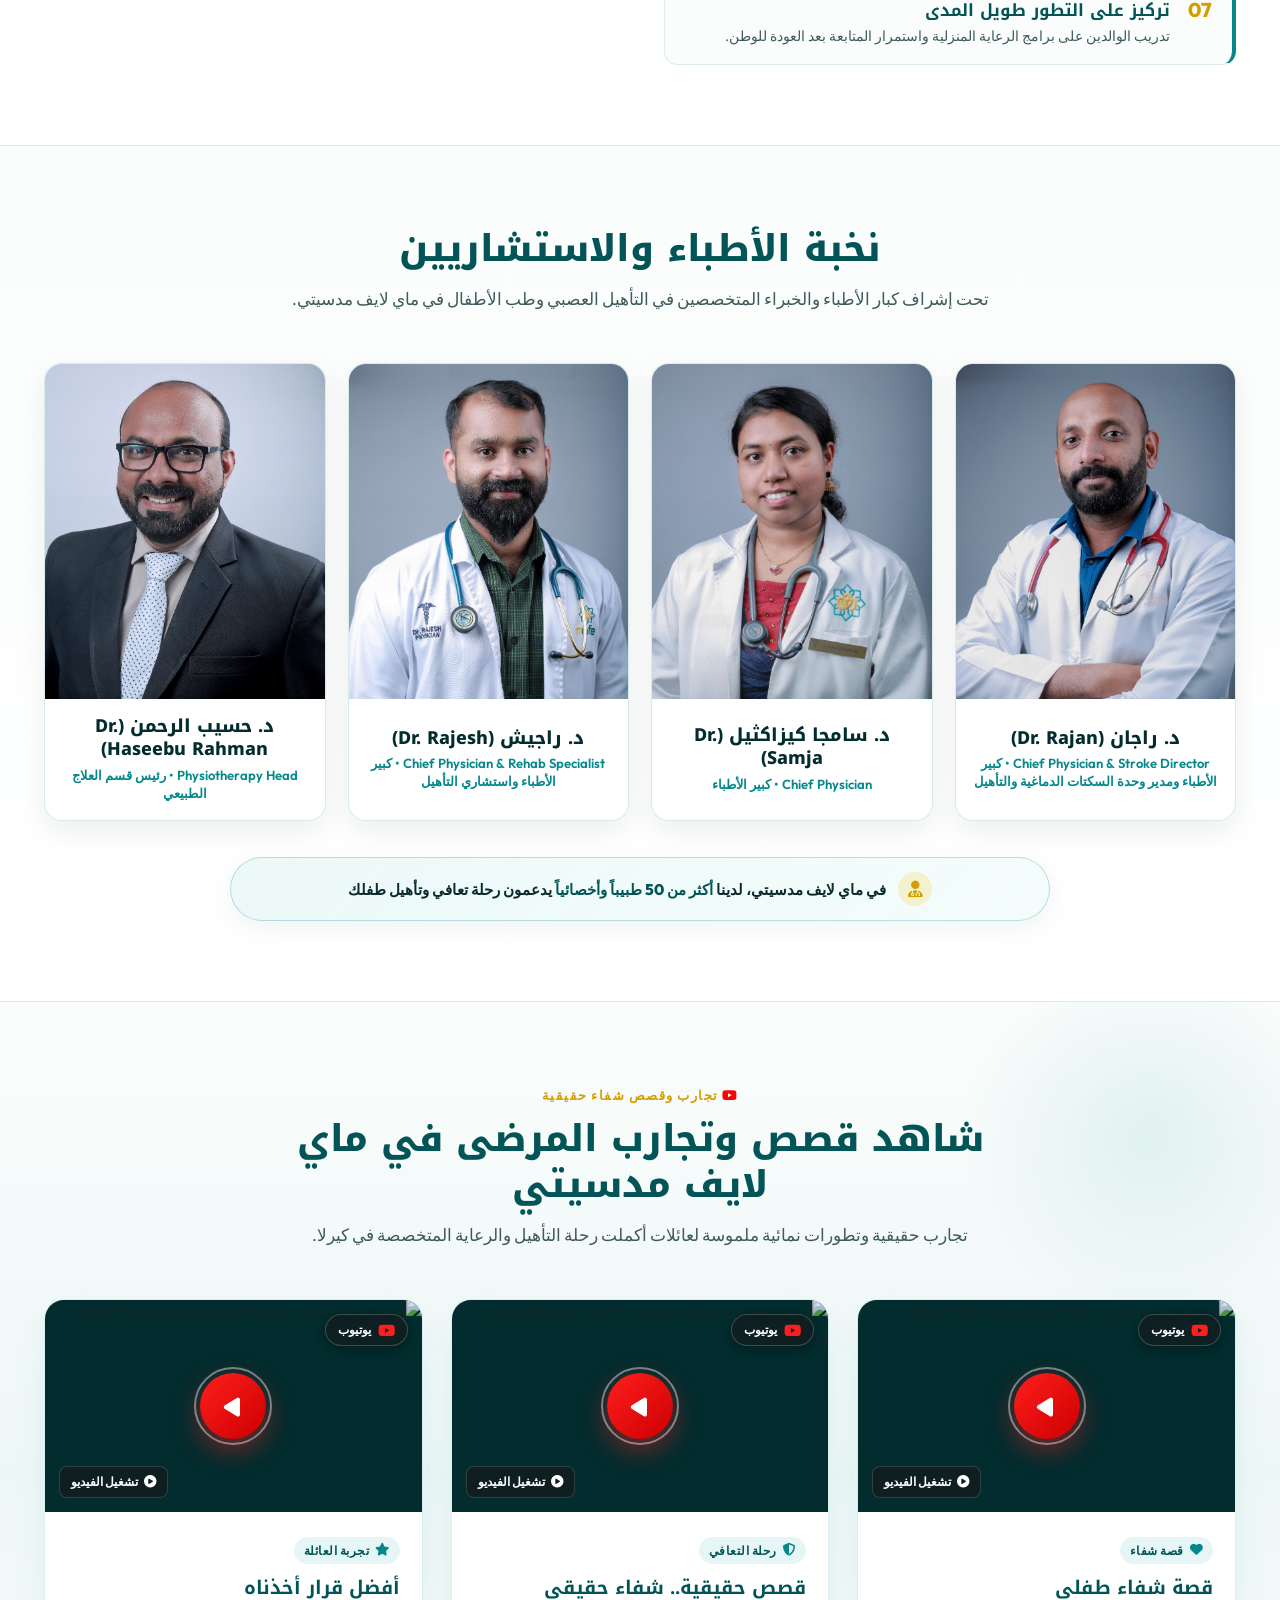
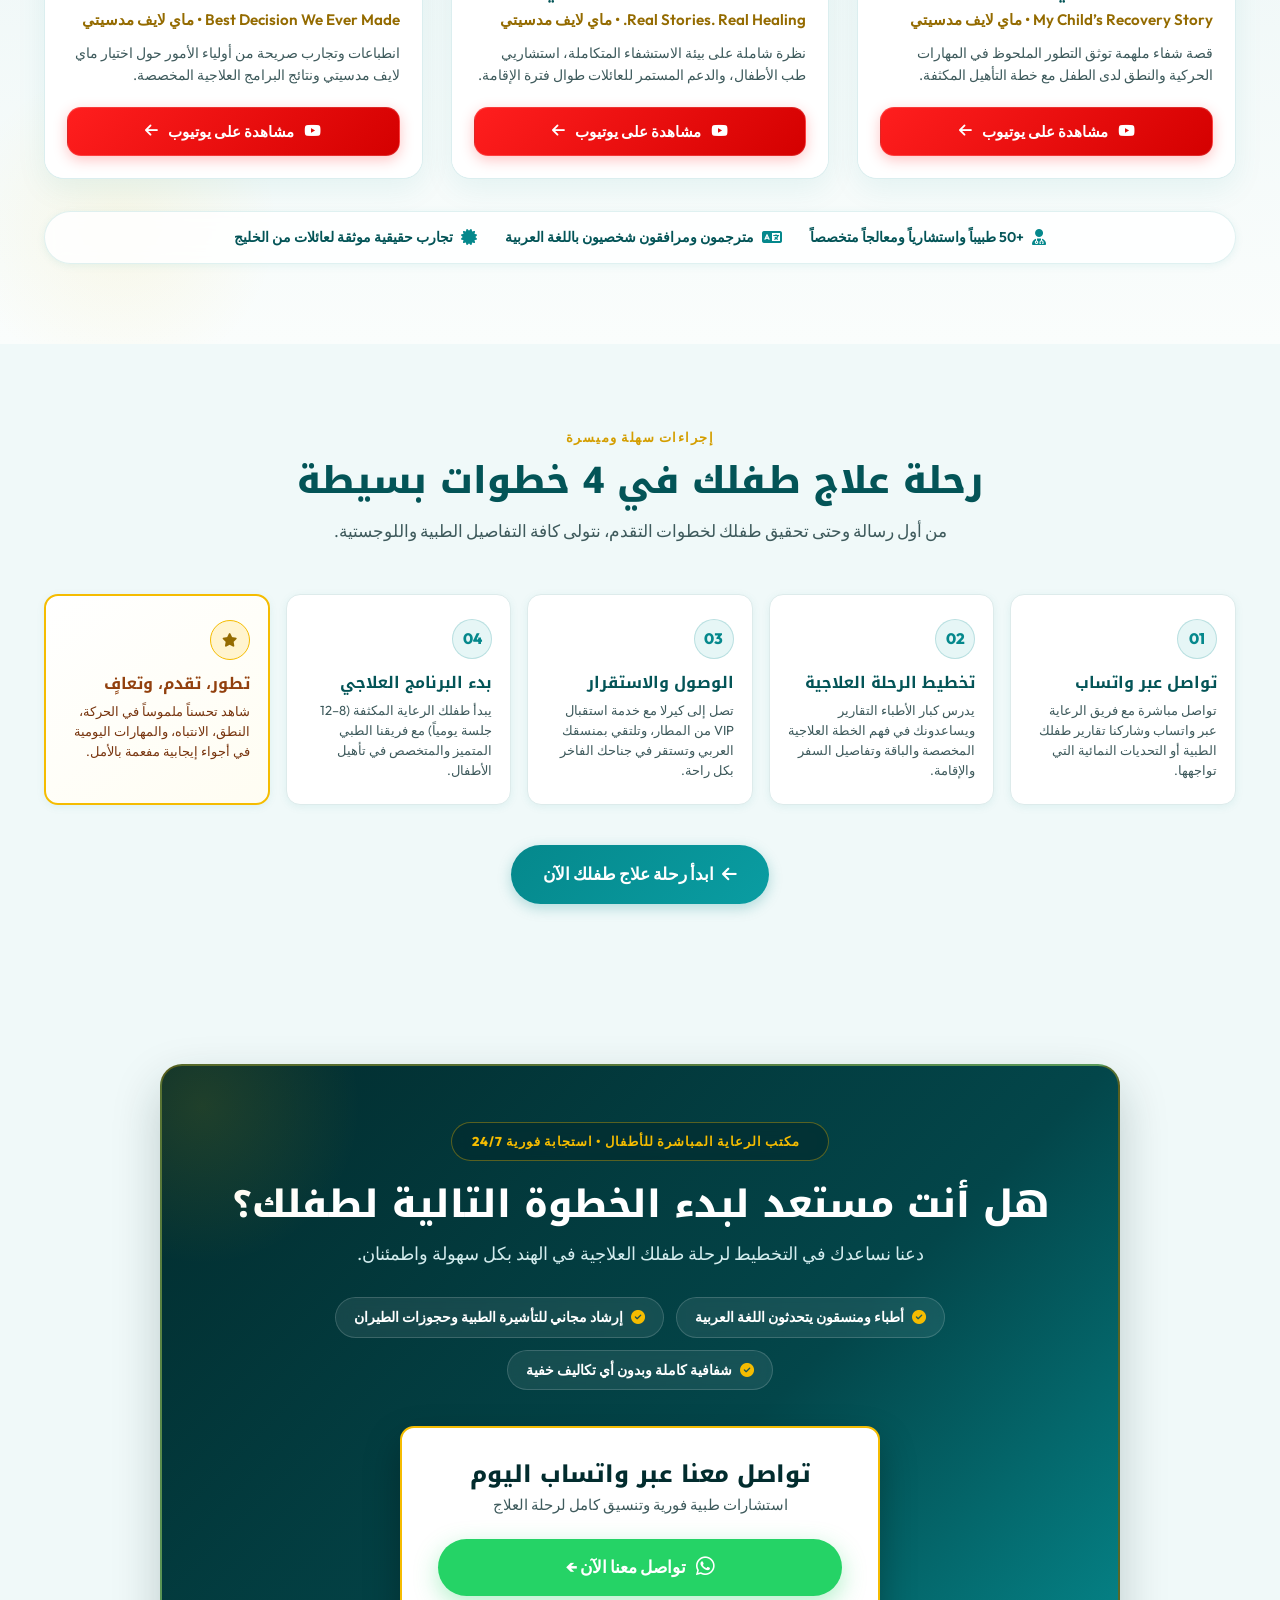
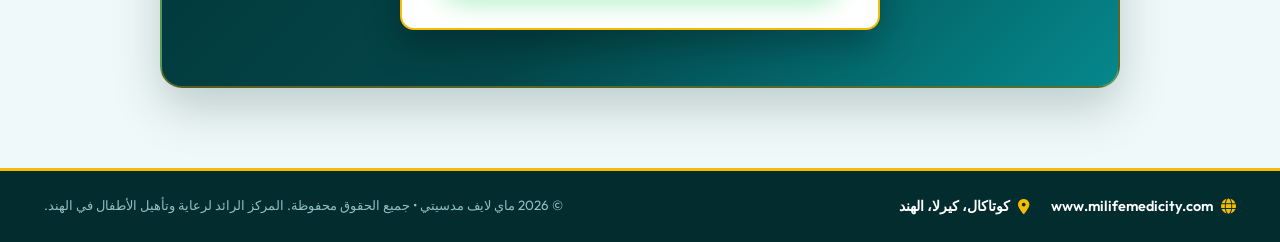
==== commit 7bf75d4f: "Add doctors trust indicator banner to English and Arabic pages" ====
--- a/ar.html
+++ b/ar.html
@@ -425,6 +425,16 @@
           </div>
         </div>
       </div>
+
+      <!-- شريط الثقة والتأكيد الطبي -->
+      <div class="doctors-trust-banner">
+        <div class="trust-banner-icon">
+          <i class="fas fa-user-md"></i>
+        </div>
+        <p class="trust-banner-text">
+          في ماي لايف مدسيتي، لدينا <strong>أكثر من 50 طبيباً وأخصائياً</strong> يدعمون رحلة تعافي وتأهيل طفلك
+        </p>
+      </div>
     </div>
   </section>
 
--- a/styles.css
+++ b/styles.css
@@ -549,6 +549,9 @@
 /* Hero Media Column */
 .hero-media-card {
   position: relative;
+  display: flex;
+  flex-direction: column;
+  gap: 16px;
 }
 
 .hero-image-wrapper {
@@ -562,28 +565,27 @@
 
 .hero-image-wrapper img {
   width: 100%;
-  height: 500px;
+  height: auto;
+  aspect-ratio: 3 / 2;
   object-fit: cover;
+  object-position: center;
   display: block;
   transition: transform 0.7s cubic-bezier(0.16, 1, 0.3, 1), filter 0.5s ease;
 }
 
 .hero-image-wrapper:hover img {
-  transform: scale(1.04);
+  transform: scale(1.03);
   filter: brightness(1.02);
 }
 
 .hero-floating-badge {
-  position: absolute;
-  bottom: 20px;
-  left: 20px;
-  right: 20px;
-  background: rgba(255, 255, 255, 0.96);
+  position: relative;
+  background: rgba(255, 255, 255, 0.98);
   backdrop-filter: blur(10px);
   padding: 16px 20px;
   border-radius: var(--radius-md);
-  box-shadow: var(--shadow-md);
-  border: 1px solid rgba(5, 136, 140, 0.2);
+  box-shadow: 0 10px 30px rgba(3, 84, 87, 0.12);
+  border: 1.5px solid rgba(5, 136, 140, 0.2);
 }
 
 .badge-header {
@@ -1501,7 +1503,8 @@
   }
 
   .hero-image-wrapper img {
-    height: 380px;
+    height: auto;
+    aspect-ratio: 3 / 2;
   }
 
   .conditions-grid {
@@ -1603,18 +1606,24 @@
   .header-actions {
     display: flex;
     align-items: center;
-    gap: 6px;
+    gap: 8px;
     flex-shrink: 0;
   }
 
+  .header-actions .btn-nav-cta,
   .header-actions .btn-sm {
     display: none;
   }
 
+  /* Prevent iOS Safari automatic zoom on inputs */
+  input, select, textarea {
+    font-size: 16px !important;
+  }
+
   .lang-switcher-btn {
-    padding: 4px 10px;
-    font-size: 0.76rem;
-    height: 34px;
+    padding: 5px 12px;
+    font-size: 0.8rem;
+    height: 36px;
     border-radius: var(--radius-full);
     display: inline-flex;
     align-items: center;
@@ -1795,7 +1804,8 @@
   }
 
   .hero-image-wrapper img {
-    height: 260px;
+    height: auto;
+    aspect-ratio: 3 / 2;
     width: 100%;
     object-fit: cover;
   }
@@ -2821,4 +2831,70 @@
   }
 }
 
-
+/* Doctors Trust Indicator Banner */
+.doctors-trust-banner {
+  margin-top: 36px;
+  background: linear-gradient(135deg, rgba(235, 248, 248, 0.95) 0%, rgba(244, 253, 252, 0.98) 100%);
+  border: 1.5px solid rgba(5, 136, 140, 0.25);
+  border-radius: var(--radius-full);
+  padding: 14px 28px;
+  display: flex;
+  align-items: center;
+  justify-content: center;
+  gap: 12px;
+  box-shadow: 0 8px 24px rgba(3, 84, 87, 0.06);
+  max-width: 820px;
+  margin-left: auto;
+  margin-right: auto;
+  transition: transform 0.3s ease, box-shadow 0.3s ease, border-color 0.3s ease;
+}
+
+.doctors-trust-banner:hover {
+  transform: translateY(-2px);
+  box-shadow: 0 12px 30px rgba(3, 84, 87, 0.1);
+  border-color: rgba(5, 136, 140, 0.4);
+}
+
+.trust-banner-icon {
+  display: inline-flex;
+  align-items: center;
+  justify-content: center;
+  width: 34px;
+  height: 34px;
+  border-radius: 50%;
+  background: rgba(245, 188, 1, 0.18);
+  color: var(--secondary-dark);
+  font-size: 1.05rem;
+  flex-shrink: 0;
+}
+
+.trust-banner-text {
+  font-size: 0.96rem;
+  font-weight: 600;
+  color: #0A2A2B;
+  margin: 0;
+  line-height: 1.5;
+  text-align: center;
+}
+
+.trust-banner-text strong {
+  font-weight: 800;
+  color: var(--primary-dark);
+}
+
+@media (max-width: 640px) {
+  .doctors-trust-banner {
+    border-radius: var(--radius-md);
+    padding: 14px 18px;
+    gap: 10px;
+    text-align: center;
+    flex-direction: column;
+  }
+
+  .trust-banner-text {
+    font-size: 0.88rem;
+  }
+}
+
+
+
